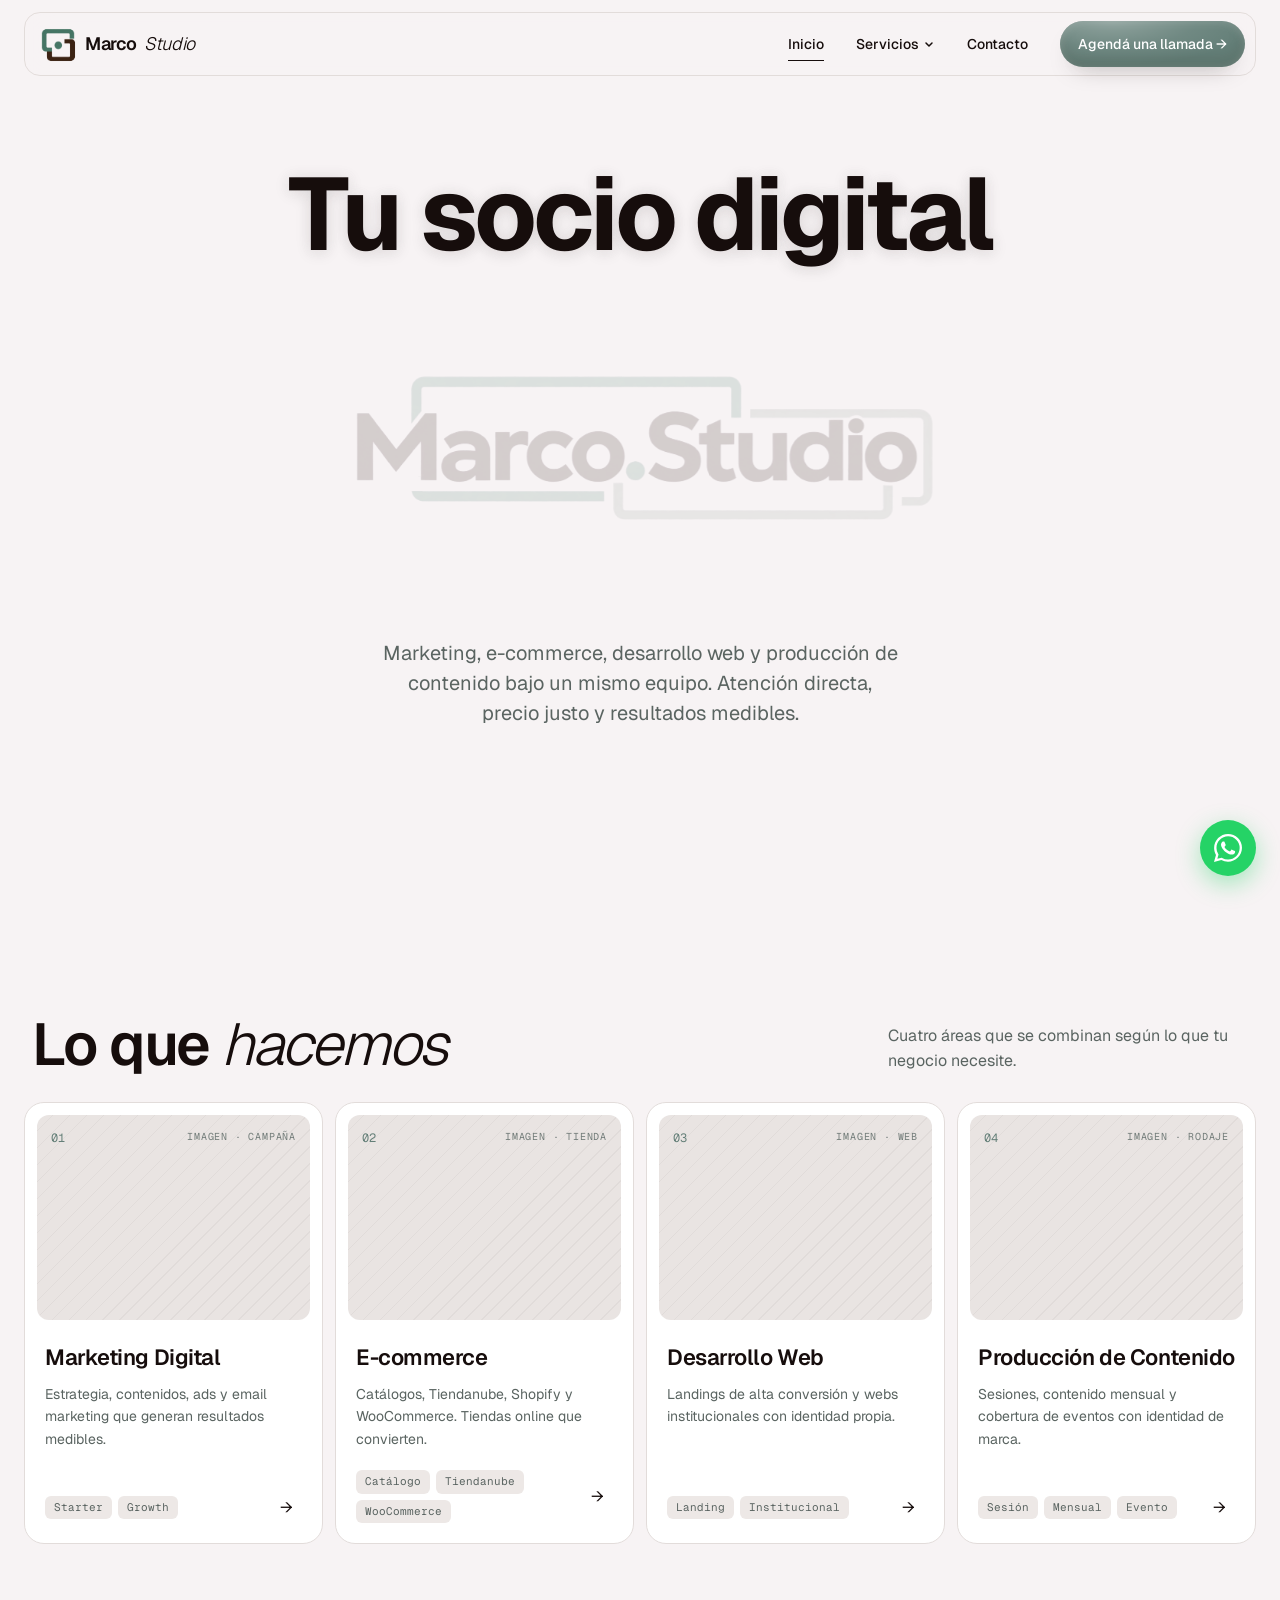
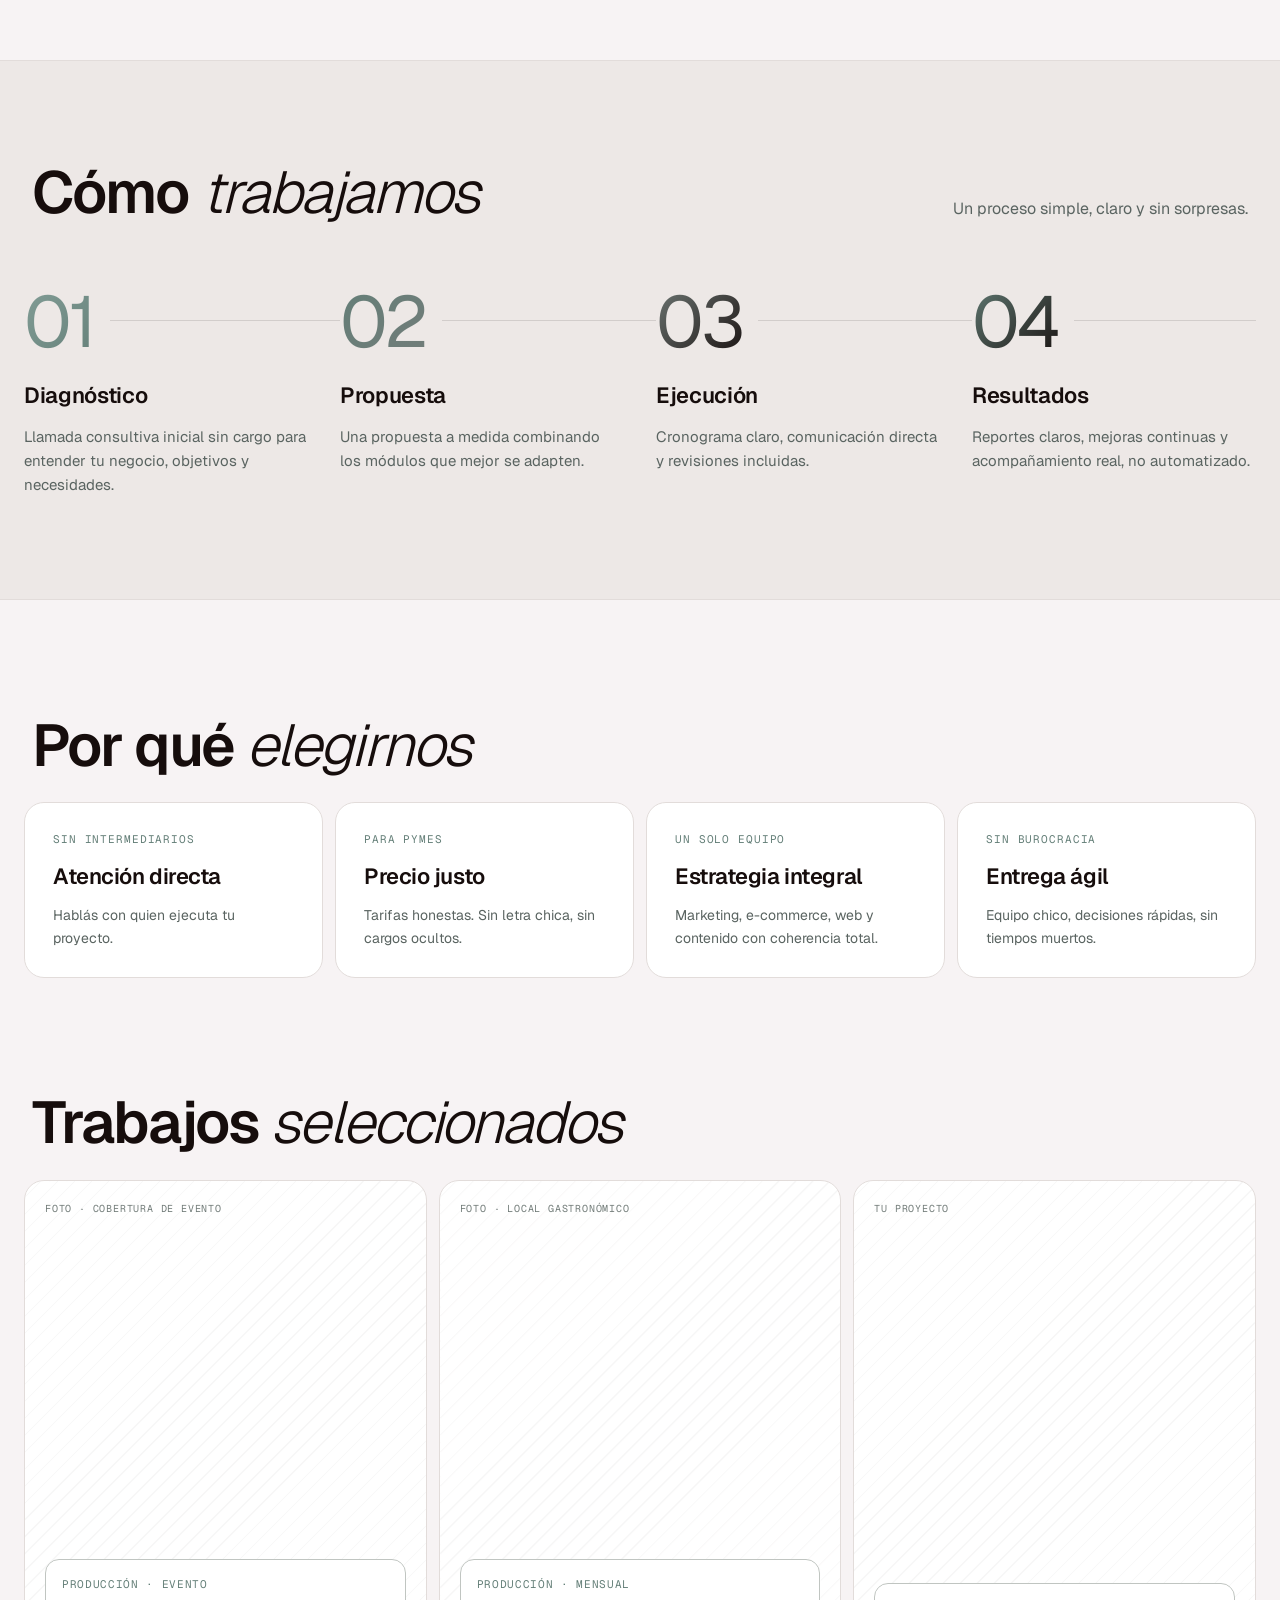
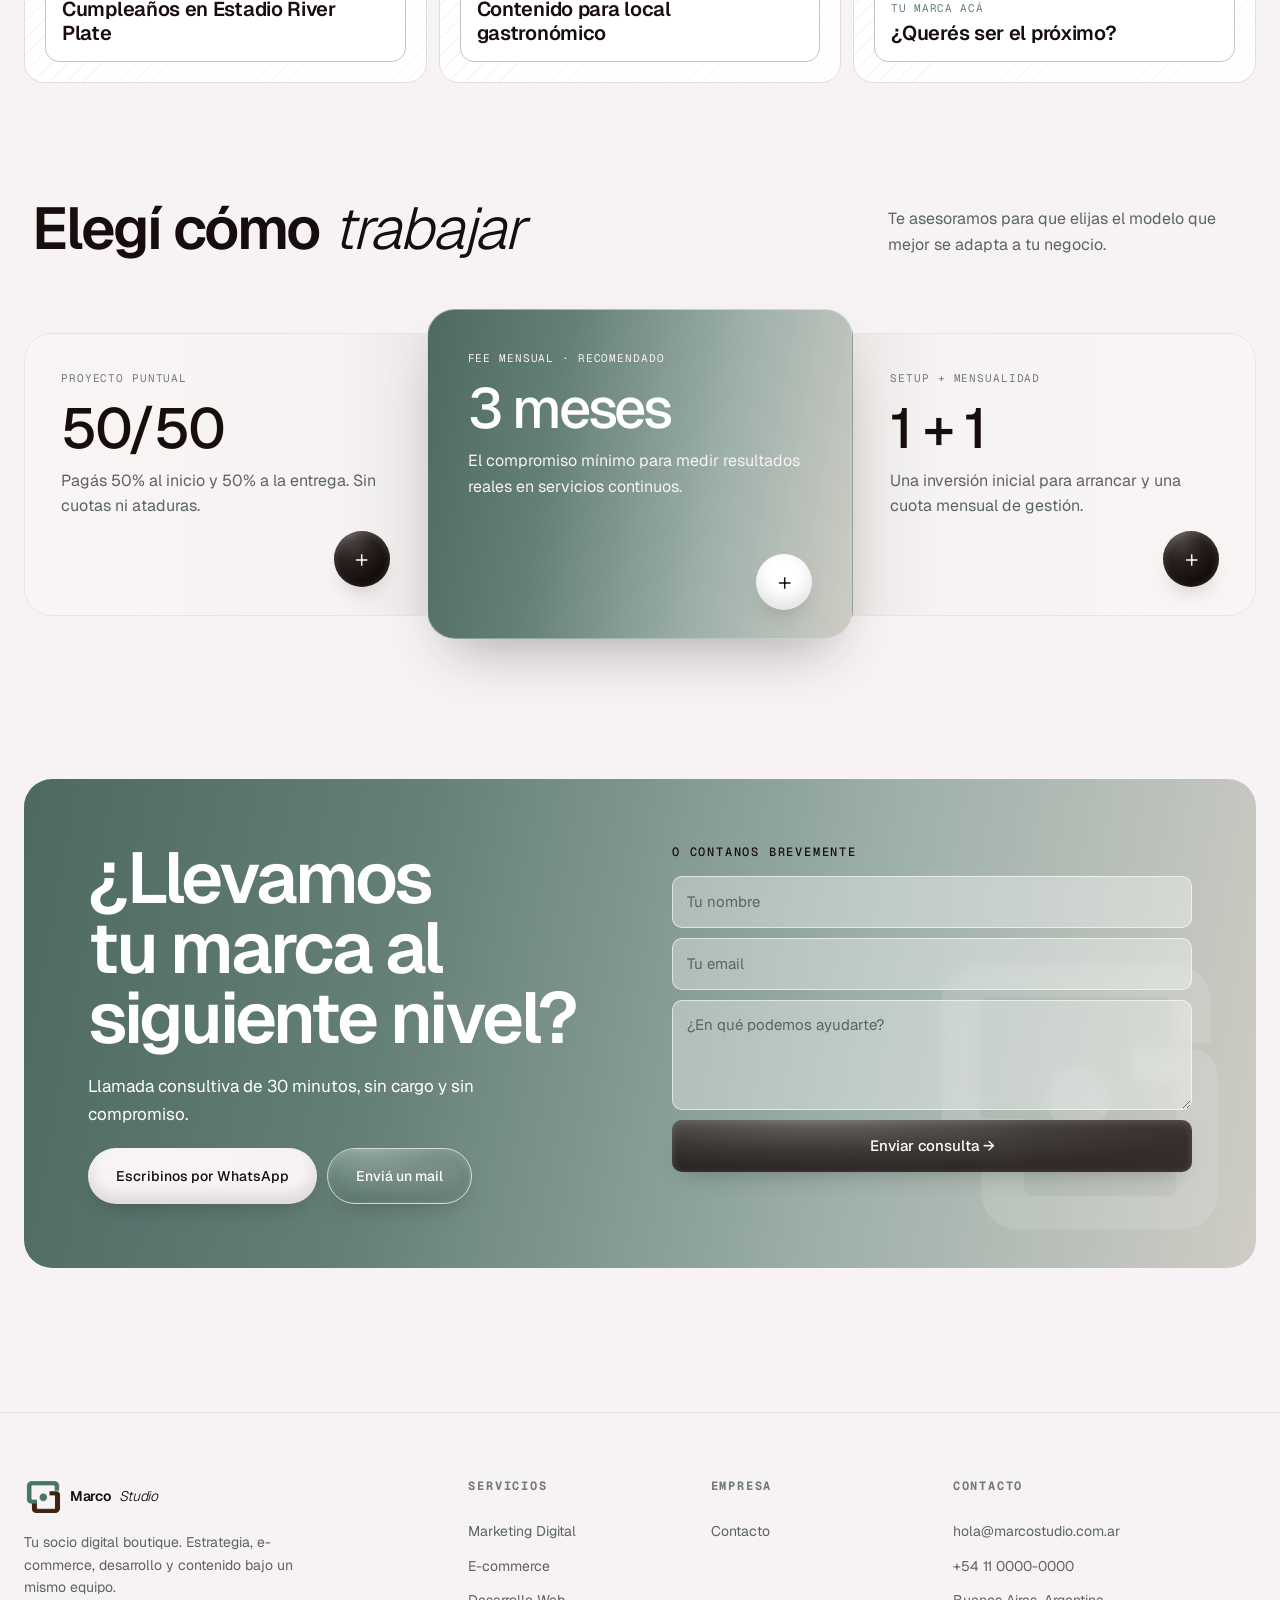
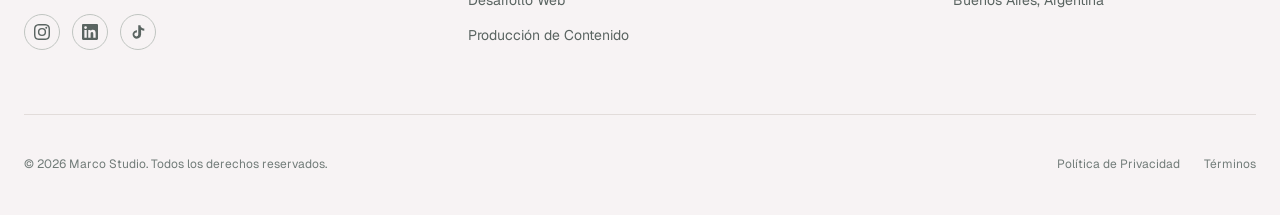
==== index.html @ dfff4a79 "Logo del hero: queda fijo y se desvanece recién al llegar a 'Lo que hacemos' Co-Authored-By: Claude " ====
<!DOCTYPE html>
<html lang="es">
<head>
  <meta charset="UTF-8">
  <meta name="viewport" content="width=device-width, initial-scale=1.0">
  <meta name="description" content="Marco Studio — Agencia digital boutique. Marketing, e-commerce, desarrollo web y producción de contenido para PyMEs argentinas.">
  <title>Marco Studio — Tu socio digital estratégico</title>

  <link rel="preconnect" href="https://fonts.googleapis.com">
  <link rel="preconnect" href="https://fonts.gstatic.com" crossorigin>
  <link href="https://fonts.googleapis.com/css2?family=Geist:ital,wght@0,400;0,500;0,600;0,700;1,300&family=Geist+Mono:wght@400;500&family=DM+Sans:wght@400;500;700&display=swap" rel="stylesheet">

  <link rel="preload" as="image" href="images/Logos/marco-studio.png">
  <script>
    /* Presentación de inicio: se marca antes del primer pintado (sin parpadeo) y se
       libera sola a los 10 s por si el script principal no llegara a correr. */
    (function () {
      var r = document.documentElement;
      r.classList.add('is-intro');
      setTimeout(function () { r.classList.remove('is-intro'); }, 10000);
    })();
  </script>
  <link rel="stylesheet" href="css/style.css">
  <link rel="stylesheet" href="css/home.css">
</head>
<body>

  <!-- PRESENTACIÓN DE INICIO -->
  <div class="intro" id="intro" aria-hidden="true">
    <img class="intro__logo" src="images/Logos/marco-studio.png" alt="" width="1672" height="941">
    <span class="intro__bar"><span></span></span>
  </div>

  <!-- HEADER -->
  <header class="site-header">
    <div class="site-header__inner">
      <a href="index.html" class="logo">
        <span class="logo__mark"></span>
        Marco<em style="font-style: italic; font-weight: 300;">Studio</em>
      </a>

      <nav class="nav">
        <ul class="nav__list">
          <li><a href="index.html" class="nav__link is-active">Inicio</a></li>
          <li class="nav__dropdown">
            <button class="nav__dropdown-trigger">
              Servicios
              <svg viewBox="0 0 12 12" fill="none"><path d="M3 5l3 3 3-3" stroke="currentColor" stroke-width="1.5" stroke-linecap="round" stroke-linejoin="round"/></svg>
            </button>
            <div class="nav__dropdown-menu">
              <a href="pages/marketing.html" class="nav__dropdown-link">
                <strong>Marketing Digital</strong>
                <small>Estrategia, contenidos y ads</small>
              </a>
              <a href="pages/ecommerce.html" class="nav__dropdown-link">
                <strong>E-commerce</strong>
                <small>Tiendas online que convierten</small>
              </a>
              <a href="pages/desarrollo.html" class="nav__dropdown-link">
                <strong>Desarrollo Web</strong>
                <small>Landings y webs institucionales</small>
              </a>
              <a href="pages/produccion.html" class="nav__dropdown-link">
                <strong>Producción de Contenido</strong>
                <small>Foto y video profesional</small>
              </a>
            </div>
          </li>
          <li><a href="#contacto" class="nav__link">Contacto</a></li>
        </ul>
        <a href="#contacto" class="btn-header">Agendá una llamada →</a>
      </nav>

      <button class="hamburger" aria-label="Menu">
        <span></span>
        <span></span>
        <span></span>
      </button>
    </div>
  </header>

  <!-- MOBILE MENU -->
  <div class="mobile-menu">
    <ul class="mobile-menu__list">
      <li><a href="index.html" class="mobile-menu__link">Inicio</a></li>
      <li>
        <span class="mobile-menu__link">Servicios</span>
        <div class="mobile-menu__submenu">
          <a href="pages/marketing.html">Marketing Digital</a>
          <a href="pages/ecommerce.html">E-commerce</a>
          <a href="pages/desarrollo.html">Desarrollo Web</a>
          <a href="pages/produccion.html">Producción de Contenido</a>
        </div>
      </li>
      <li><a href="#contacto" class="mobile-menu__link">Contacto</a></li>
      <li style="margin-top: 2rem;">
        <a href="#contacto" class="btn btn--primary">Agendá una llamada →</a>
      </li>
    </ul>
  </div>

  <main>

    <!-- HERO -->
    <section class="hero">
      <div class="container hero__inner">
        <h1 class="display hero__title reveal" style="transition-delay: 0.1s;">
          Tu socio digital
        </h1>
        <!-- Reserva el lugar del logo entre el título y el texto -->
        <div class="hero-mark-space" aria-hidden="true"></div>
        <!-- Marca traslúcida: queda fija detrás de la web y se desvanece al pasar "Lo que hacemos" -->
        <div class="hero-mark" id="hero-mark" aria-hidden="true">
          <img class="hero-mark__img" src="images/Logos/marco-studio.png" alt="" width="1672" height="941">
        </div>
        <p class="hero__subtitle reveal" style="transition-delay: 0.2s;">
          Marketing, e-commerce, desarrollo web y producción de contenido bajo un mismo equipo. Atención directa, precio justo y resultados medibles.
        </p>
      </div>
    </section>

    <!-- SERVICIOS -->
    <section id="servicios" class="home-section" style="padding-bottom: 0;">
      <div class="container">
        <div class="home-head reveal">
          <h2 class="home-head__title">Lo que <em>hacemos</em></h2>
          <p class="home-head__sub">Cuatro áreas que se combinan según lo que tu negocio necesite.</p>
        </div>
        <div class="services-grid">
          <a href="pages/marketing.html" class="service-card reveal" style="transition-delay: 0s;">
            <div class="service-card__media"><span>01</span><span style="color: var(--color-muted-2); font-size: 0.625rem; letter-spacing: 0.08em; text-transform: uppercase;">Imagen · campaña</span></div>
            <div class="service-card__body">
              <h3 class="service-card__title">Marketing Digital</h3>
              <p class="service-card__desc">Estrategia, contenidos, ads y email marketing que generan resultados medibles.</p>
            </div>
            <div class="service-card__foot">
              <div class="service-card__mods"><span>Starter</span><span>Growth</span></div>
              <span class="service-card__arrow">→</span>
            </div>
          </a>
          <a href="pages/ecommerce.html" class="service-card reveal" style="transition-delay: 0.1s;">
            <div class="service-card__media"><span>02</span><span style="color: var(--color-muted-2); font-size: 0.625rem; letter-spacing: 0.08em; text-transform: uppercase;">Imagen · tienda</span></div>
            <div class="service-card__body">
              <h3 class="service-card__title">E-commerce</h3>
              <p class="service-card__desc">Catálogos, Tiendanube, Shopify y WooCommerce. Tiendas online que convierten.</p>
            </div>
            <div class="service-card__foot">
              <div class="service-card__mods"><span>Catálogo</span><span>Tiendanube</span><span>WooCommerce</span></div>
              <span class="service-card__arrow">→</span>
            </div>
          </a>
          <a href="pages/desarrollo.html" class="service-card reveal" style="transition-delay: 0.2s;">
            <div class="service-card__media"><span>03</span><span style="color: var(--color-muted-2); font-size: 0.625rem; letter-spacing: 0.08em; text-transform: uppercase;">Imagen · web</span></div>
            <div class="service-card__body">
              <h3 class="service-card__title">Desarrollo Web</h3>
              <p class="service-card__desc">Landings de alta conversión y webs institucionales con identidad propia.</p>
            </div>
            <div class="service-card__foot">
              <div class="service-card__mods"><span>Landing</span><span>Institucional</span></div>
              <span class="service-card__arrow">→</span>
            </div>
          </a>
          <a href="pages/produccion.html" class="service-card reveal" style="transition-delay: 0.30000000000000004s;">
            <div class="service-card__media"><span>04</span><span style="color: var(--color-muted-2); font-size: 0.625rem; letter-spacing: 0.08em; text-transform: uppercase;">Imagen · rodaje</span></div>
            <div class="service-card__body">
              <h3 class="service-card__title">Producción de Contenido</h3>
              <p class="service-card__desc">Sesiones, contenido mensual y cobertura de eventos con identidad de marca.</p>
            </div>
            <div class="service-card__foot">
              <div class="service-card__mods"><span>Sesión</span><span>Mensual</span><span>Evento</span></div>
              <span class="service-card__arrow">→</span>
            </div>
          </a>
        </div>
      </div>
    </section>

    <!-- PROCESO -->
    <section id="proceso" class="process">
      <div class="container">
        <div class="home-head reveal" style="margin-bottom: clamp(2.5rem, 5vw, 4rem);">
          <h2 class="home-head__title">Cómo <em>trabajamos</em></h2>
          <p class="home-head__sub">Un proceso simple, claro y sin sorpresas.</p>
        </div>
        <div class="process__grid">
          <div class="process__step reveal" style="transition-delay: 0s;">
            <span class="process__num"><span>01</span></span>
            <h3>Diagnóstico</h3>
            <p>Llamada consultiva inicial sin cargo para entender tu negocio, objetivos y necesidades.</p>
          </div>
          <div class="process__step reveal" style="transition-delay: 0.1s;">
            <span class="process__num"><span>02</span></span>
            <h3>Propuesta</h3>
            <p>Una propuesta a medida combinando los módulos que mejor se adapten.</p>
          </div>
          <div class="process__step reveal" style="transition-delay: 0.2s;">
            <span class="process__num"><span>03</span></span>
            <h3>Ejecución</h3>
            <p>Cronograma claro, comunicación directa y revisiones incluidas.</p>
          </div>
          <div class="process__step reveal" style="transition-delay: 0.30000000000000004s;">
            <span class="process__num"><span>04</span></span>
            <h3>Resultados</h3>
            <p>Reportes claros, mejoras continuas y acompañamiento real, no automatizado.</p>
          </div>
        </div>
      </div>
    </section>

    <!-- POR QUÉ -->
    <section class="home-section" style="padding-bottom: 0;">
      <div class="container">
        <div class="home-head reveal">
          <h2 class="home-head__title">Por qué <em>elegirnos</em></h2>
        </div>
        <div class="why-grid">
          <div class="why-card reveal" style="transition-delay: 0s;">
            <span class="why-card__kicker">Sin intermediarios</span>
            <h3>Atención directa</h3>
            <p>Hablás con quien ejecuta tu proyecto.</p>
          </div>
          <div class="why-card reveal" style="transition-delay: 0.1s;">
            <span class="why-card__kicker">Para PyMEs</span>
            <h3>Precio justo</h3>
            <p>Tarifas honestas. Sin letra chica, sin cargos ocultos.</p>
          </div>
          <div class="why-card reveal" style="transition-delay: 0.2s;">
            <span class="why-card__kicker">Un solo equipo</span>
            <h3>Estrategia integral</h3>
            <p>Marketing, e-commerce, web y contenido con coherencia total.</p>
          </div>
          <div class="why-card reveal" style="transition-delay: 0.30000000000000004s;">
            <span class="why-card__kicker">Sin burocracia</span>
            <h3>Entrega ágil</h3>
            <p>Equipo chico, decisiones rápidas, sin tiempos muertos.</p>
          </div>
        </div>
      </div>
    </section>

    <!-- TRABAJOS -->
    <section id="trabajos" class="home-section" style="padding-bottom: 0;">
      <div class="container">
        <div class="home-head reveal">
          <h2 class="home-head__title">Trabajos <em>seleccionados</em></h2>
        </div>
        <div class="works-grid">
          <a href="pages/produccion.html" class="work-card reveal" style="transition-delay: 0s;">
            <span class="work-card__label">Foto · cobertura de evento</span>
            <div class="work-card__info">
              <span class="work-card__tag">Producción · Evento</span>
              <h3 class="work-card__title">Cumpleaños en Estadio River Plate</h3>
            </div>
          </a>
          <a href="pages/produccion.html" class="work-card reveal" style="transition-delay: 0.1s;">
            <span class="work-card__label">Foto · local gastronómico</span>
            <div class="work-card__info">
              <span class="work-card__tag">Producción · Mensual</span>
              <h3 class="work-card__title">Contenido para local gastronómico</h3>
            </div>
          </a>
          <a href="#contacto" class="work-card reveal" style="transition-delay: 0.2s;">
            <span class="work-card__label">Tu proyecto</span>
            <div class="work-card__info">
              <span class="work-card__tag">Tu marca acá</span>
              <h3 class="work-card__title">¿Querés ser el próximo?</h3>
            </div>
          </a>
        </div>
      </div>
    </section>

    <!-- MODALIDADES -->
    <section id="modalidades" class="home-section" style="padding-bottom: 0;">
      <div class="container">
        <div class="home-head reveal">
          <h2 class="home-head__title">Elegí cómo <em>trabajar</em></h2>
          <p class="home-head__sub">Te asesoramos para que elijas el modelo que mejor se adapta a tu negocio.</p>
        </div>
        <div class="plans">
          <div class="plan reveal" style="transition-delay: 0s;">
            <span class="plan__kicker">Proyecto puntual</span>
            <span class="plan__big">50/50</span>
            <p class="plan__desc">Pagás 50% al inicio y 50% a la entrega. Sin cuotas ni ataduras.</p>
            <p class="plan__ideal"><strong>Ideal para:</strong> Landings · Webs · Tiendas · Sesiones</p>
            <button class="plan__toggle" aria-label="Ver más" aria-expanded="false">+</button>
          </div>
          <div class="plan plan--featured reveal" style="transition-delay: 0.1s;">
            <span class="plan__kicker">Fee mensual · Recomendado</span>
            <span class="plan__big">3 meses</span>
            <p class="plan__desc">El compromiso mínimo para medir resultados reales en servicios continuos.</p>
            <p class="plan__ideal"><strong>Ideal para:</strong> Gestión de redes · Ads · Contenido mensual</p>
            <button class="plan__toggle" aria-label="Ver más" aria-expanded="false">+</button>
          </div>
          <div class="plan reveal" style="transition-delay: 0.2s;">
            <span class="plan__kicker">Setup + mensualidad</span>
            <span class="plan__big">1 + 1</span>
            <p class="plan__desc">Una inversión inicial para arrancar y una cuota mensual de gestión.</p>
            <p class="plan__ideal"><strong>Ideal para:</strong> Tiendas online · Marketing integral</p>
            <button class="plan__toggle" aria-label="Ver más" aria-expanded="false">+</button>
          </div>
        </div>
      </div>
    </section>

    <!-- CONTACTO -->
    <section id="contacto" class="home-section">
      <div class="container">
        <div class="home-cta reveal">
          <div class="home-cta__text">
            <h2 class="home-cta__title">¿Llevamos tu marca al siguiente nivel?</h2>
            <p style="font-size: 1.0625rem; max-width: 420px;">Llamada consultiva de 30 minutos, sin cargo y sin compromiso.</p>
            <div class="home-cta__btns">
              <a href="https://wa.me/541100000000" target="_blank" class="btn btn--light">Escribinos por WhatsApp</a>
              <a href="mailto:hola@marcostudio.com.ar" class="btn btn--outline-light">Enviá un mail</a>
            </div>
          </div>
          <form class="home-cta__form contact-form">
            <span class="eyebrow">O contanos brevemente</span>
            <input type="text" placeholder="Tu nombre" required>
            <input type="email" placeholder="Tu email" required>
            <textarea rows="4" placeholder="¿En qué podemos ayudarte?"></textarea>
            <button type="submit">Enviar consulta →</button>
          </form>
        </div>
      </div>
    </section>

  </main>

  <!-- FOOTER -->
  <footer class="site-footer">
    <div class="container">
      <div class="footer-grid">
        <div class="footer-col footer-brand">
          <a href="index.html" class="logo">
            <span class="logo__mark"></span>
            Marco<em style="font-style: italic; font-weight: 300;">Studio</em>
          </a>
          <p>Tu socio digital boutique. Estrategia, e-commerce, desarrollo y contenido bajo un mismo equipo.</p>
          <div class="social-links">
            <a href="#" aria-label="Instagram"><svg width="16" height="16" viewBox="0 0 24 24" fill="currentColor"><path d="M12 2.2c3.2 0 3.6 0 4.85.07 1.17.05 1.8.25 2.23.41.56.22.96.48 1.38.9.42.42.68.82.9 1.38.16.42.36 1.06.41 2.23.06 1.27.07 1.65.07 4.85s0 3.6-.07 4.85c-.05 1.17-.25 1.8-.41 2.23-.22.56-.48.96-.9 1.38-.42.42-.82.68-1.38.9-.42.16-1.06.36-2.23.41-1.27.06-1.65.07-4.85.07s-3.6 0-4.85-.07c-1.17-.05-1.8-.25-2.23-.41a3.7 3.7 0 01-1.38-.9 3.7 3.7 0 01-.9-1.38c-.16-.42-.36-1.06-.41-2.23-.06-1.27-.07-1.65-.07-4.85s0-3.6.07-4.85c.05-1.17.25-1.8.41-2.23.22-.56.48-.96.9-1.38.42-.42.82-.68 1.38-.9.42-.16 1.06-.36 2.23-.41C8.4 2.2 8.8 2.2 12 2.2zM12 0C8.74 0 8.33 0 7.05.07 5.78.13 4.9.33 4.14.63a5.86 5.86 0 00-2.13 1.38A5.86 5.86 0 00.63 4.14C.33 4.9.13 5.78.07 7.05.01 8.33 0 8.74 0 12s.01 3.67.07 4.95c.06 1.27.26 2.15.56 2.91.31.79.73 1.46 1.38 2.13a5.86 5.86 0 002.13 1.38c.76.3 1.64.5 2.91.56C8.33 23.99 8.74 24 12 24s3.67-.01 4.95-.07c1.27-.06 2.15-.26 2.91-.56a5.86 5.86 0 002.13-1.38 5.86 5.86 0 001.38-2.13c.3-.76.5-1.64.56-2.91.06-1.28.07-1.69.07-4.95s-.01-3.67-.07-4.95c-.06-1.27-.26-2.15-.56-2.91a5.86 5.86 0 00-1.38-2.13A5.86 5.86 0 0019.86.63c-.76-.3-1.64-.5-2.91-.56C15.67.01 15.26 0 12 0zm0 5.84a6.16 6.16 0 100 12.32 6.16 6.16 0 000-12.32zM12 16a4 4 0 110-8 4 4 0 010 8zm6.4-11.85a1.44 1.44 0 100 2.88 1.44 1.44 0 000-2.88z"/></svg></a>
            <a href="#" aria-label="LinkedIn"><svg width="16" height="16" viewBox="0 0 24 24" fill="currentColor"><path d="M20.45 20.45h-3.55v-5.56c0-1.33-.02-3.03-1.85-3.03-1.85 0-2.13 1.45-2.13 2.94v5.66H9.36V9h3.41v1.56h.05c.48-.9 1.64-1.85 3.37-1.85 3.6 0 4.27 2.37 4.27 5.46v6.28zM5.34 7.43a2.06 2.06 0 110-4.13 2.06 2.06 0 010 4.13zM7.12 20.45H3.56V9h3.56v11.45zM22.22 0H1.77C.79 0 0 .77 0 1.72v20.56C0 23.23.8 24 1.77 24h20.45c.98 0 1.78-.77 1.78-1.72V1.72C24 .77 23.2 0 22.22 0z"/></svg></a>
            <a href="#" aria-label="TikTok"><svg width="16" height="16" viewBox="0 0 24 24" fill="currentColor"><path d="M19.59 6.69a4.83 4.83 0 01-3.77-4.25V2h-3.45v13.67a2.89 2.89 0 01-5.2 1.74 2.89 2.89 0 012.31-4.64 2.93 2.93 0 01.88.13V9.4a6.84 6.84 0 00-1-.05A6.33 6.33 0 005.8 20.1a6.34 6.34 0 0010.86-4.43v-7a8.16 8.16 0 004.77 1.52v-3.4a4.85 4.85 0 01-1.84-.1z"/></svg></a>
          </div>
        </div>

        <div class="footer-col">
          <h4>Servicios</h4>
          <ul>
            <li><a href="pages/marketing.html">Marketing Digital</a></li>
            <li><a href="pages/ecommerce.html">E-commerce</a></li>
            <li><a href="pages/desarrollo.html">Desarrollo Web</a></li>
            <li><a href="pages/produccion.html">Producción de Contenido</a></li>
          </ul>
        </div>

        <div class="footer-col">
          <h4>Empresa</h4>
          <ul>
            <li><a href="#contacto">Contacto</a></li>
          </ul>
        </div>

        <div class="footer-col">
          <h4>Contacto</h4>
          <ul>
            <li><a href="mailto:hola@marcostudio.com.ar">hola@marcostudio.com.ar</a></li>
            <li><a href="https://wa.me/541100000000">+54 11 0000-0000</a></li>
            <li>Buenos Aires, Argentina</li>
          </ul>
        </div>
      </div>

      <div class="footer-bottom">
        <span>© <span data-year>2026</span> Marco Studio. Todos los derechos reservados.</span>
        <div style="display: flex; gap: 1.5rem;">
          <a href="#">Política de Privacidad</a>
          <a href="#">Términos</a>
        </div>
      </div>
    </div>
  </footer>

  <!-- WhatsApp Float -->
  <a href="https://wa.me/541100000000" class="wa-float" target="_blank" aria-label="WhatsApp">
    <svg width="28" height="28" viewBox="0 0 24 24" fill="white">
      <path d="M20.5 3.5A11.94 11.94 0 0012.04 0C5.46 0 .1 5.36.1 11.94c0 2.1.55 4.16 1.6 5.97L0 24l6.27-1.65a11.91 11.91 0 005.77 1.47h.01c6.58 0 11.94-5.36 11.94-11.94 0-3.19-1.24-6.19-3.49-8.38zm-8.46 18.36h-.01a9.9 9.9 0 01-5.05-1.38l-.36-.22-3.74.98 1-3.65-.24-.37a9.92 9.92 0 01-1.52-5.28c0-5.47 4.46-9.93 9.93-9.93 2.65 0 5.14 1.03 7.02 2.91a9.86 9.86 0 012.91 7.02c0 5.48-4.46 9.92-9.94 9.92zm5.45-7.43c-.3-.15-1.77-.87-2.04-.97-.27-.1-.47-.15-.67.15-.2.3-.77.97-.94 1.17-.17.2-.35.22-.65.07-.3-.15-1.26-.46-2.4-1.48-.89-.79-1.49-1.77-1.66-2.07-.17-.3-.02-.46.13-.61.13-.13.3-.35.45-.52.15-.17.2-.3.3-.5.1-.2.05-.37-.02-.52-.07-.15-.67-1.62-.92-2.21-.24-.58-.49-.5-.67-.51-.17-.01-.37-.01-.57-.01-.2 0-.52.07-.79.37-.27.3-1.04 1.01-1.04 2.48 0 1.46 1.07 2.88 1.21 3.08.15.2 2.1 3.21 5.09 4.5.71.31 1.26.49 1.7.63.71.23 1.36.19 1.87.12.57-.09 1.77-.72 2.02-1.42.25-.7.25-1.3.17-1.42-.07-.13-.27-.2-.57-.35z"/>
    </svg>
  </a>

  <script src="js/main.js"></script>
</body>
</html>
---- css/style.css ----
/* ============================================
   MARCO STUDIO — Sistema de diseño
   ============================================ */

/* ---------- TOKENS ---------- */
:root {
  /* Colores */
  --color-bg: #F7F3F4;
  --color-bg-alt: #EDE8E6;
  --color-surface: #FFFFFF;
  --color-placeholder: #E9E4E2;
  --color-ink: #160D0C;
  --color-ink-soft: #2B2523;
  --color-muted: #5A6461;
  --color-muted-2: #727C79;
  --color-line: #E2DCDA;
  --color-line-strong: #C0C5C1;
  --color-accent: #647F78;
  --color-accent-soft: #C9D6D2;
  --color-dark: #160D0C;
  --color-dark-soft: #4E6862;
  --color-mauve: #4E6862;

  /* Degradés */
  --gradient-sage: linear-gradient(100deg, #4E6862 0%, #647F78 30%, #9FB1AB 68%, #CFCDC5 100%);
  --gradient-hover: linear-gradient(180deg, #FFFFFF 0%, #E4EBE8 55%, #C9D6D2 100%);

  /* Tipografías */
  --font-display: 'Geist', -apple-system, BlinkMacSystemFont, sans-serif;
  --font-body: 'Geist', -apple-system, BlinkMacSystemFont, sans-serif;
  --font-mono: 'Geist Mono', 'Courier New', monospace;

  /* Tamaños tipográficos */
  --fs-hero: clamp(3rem, 8vw, 6.5rem);
  --fs-h1: clamp(2.5rem, 5vw, 4rem);
  --fs-h2: clamp(2rem, 4vw, 3rem);
  --fs-h3: clamp(1.5rem, 2.5vw, 2rem);
  --fs-h4: 1.25rem;
  --fs-body: 1rem;
  --fs-small: 0.875rem;
  --fs-mini: 0.75rem;

  /* Espaciados */
  --space-xs: 0.5rem;
  --space-sm: 1rem;
  --space-md: 1.5rem;
  --space-lg: 2.5rem;
  --space-xl: 4rem;
  --space-2xl: 6rem;
  --space-3xl: 9rem;

  /* Layout */
  --max-width: 1280px;
  --gutter: 1.5rem;
  --radius-sm: 4px;
  --radius-md: 12px;
  --radius-lg: 24px;
  --radius-full: 999px;

  /* Otros */
  --transition: 0.4s cubic-bezier(0.16, 1, 0.3, 1);
  --transition-fast: 0.2s ease;
}

/* ---------- RESET ---------- */
*,
*::before,
*::after {
  box-sizing: border-box;
  margin: 0;
  padding: 0;
}

html {
  scroll-behavior: smooth;
  -webkit-font-smoothing: antialiased;
  -moz-osx-font-smoothing: grayscale;
}

body {
  font-family: var(--font-body);
  font-size: var(--fs-body);
  line-height: 1.6;
  color: var(--color-ink);
  background: var(--color-bg);
  overflow-x: hidden;
}

img,
video {
  max-width: 100%;
  display: block;
}

a {
  color: inherit;
  text-decoration: none;
  transition: color var(--transition-fast);
}

button {
  font-family: inherit;
  cursor: pointer;
  border: none;
  background: none;
  color: inherit;
}

ul,
ol {
  list-style: none;
}

/* ---------- TIPOGRAFÍA ---------- */
.display {
  font-family: var(--font-display);
  font-weight: 700;
  line-height: 1;
  letter-spacing: -0.02em;
}

.display-italic {
  font-family: var(--font-display);
  font-style: normal;
  font-weight: 700;
  letter-spacing: -0.02em;
}

.eyebrow {
  font-family: var(--font-mono);
  font-size: var(--fs-mini);
  text-transform: uppercase;
  letter-spacing: 0.15em;
  color: var(--color-muted);
  font-weight: 500;
}

.h1 { font-size: var(--fs-h1); }
.h2 { font-size: var(--fs-h2); }
.h3 { font-size: var(--fs-h3); }
.h4 { font-size: var(--fs-h4); }

/* ---------- CONTAINER ---------- */
.container {
  width: 100%;
  max-width: var(--max-width);
  margin: 0 auto;
  padding: 0 var(--gutter);
}

.container-wide {
  width: 100%;
  max-width: 1440px;
  margin: 0 auto;
  padding: 0 var(--gutter);
}

/* ---------- HEADER ---------- */
.site-header {
  position: fixed;
  top: 12px;
  left: 0;
  right: 0;
  z-index: 100;
  padding: 0 clamp(12px, 2vw, 24px);
}

.site-header__inner {
  display: flex;
  align-items: center;
  justify-content: space-between;
  gap: 1rem;
  height: 64px;
  max-width: var(--max-width);
  margin: 0 auto;
  padding: 0 10px 0 14px;
  background: rgba(247, 243, 244, 0.85);
  backdrop-filter: blur(14px);
  -webkit-backdrop-filter: blur(14px);
  border: 1px solid var(--color-line);
  border-radius: 16px;
  transition: background var(--transition), box-shadow var(--transition);
}

.site-header.is-scrolled .site-header__inner {
  background: rgba(247, 243, 244, 0.96);
  box-shadow: 0 8px 32px -12px rgba(22, 13, 12, 0.18);
}

.logo {
  font-family: var(--font-display);
  font-size: 1.125rem;
  font-weight: 600;
  white-space: nowrap;
  letter-spacing: -0.02em;
  display: flex;
  align-items: center;
  gap: 0.5rem;
}

.logo__mark {
  width: 38px;
  height: 38px;
  border-radius: 10px;
  background-image: url('../images/Logos/logo-marco-studio.png');
  background-size: 150%;
  background-repeat: no-repeat;
  background-position: center;
  display: inline-block;
  flex-shrink: 0;
}

.nav {
  display: flex;
  align-items: center;
  gap: 2rem;
}

.nav__list {
  display: flex;
  gap: 2rem;
  align-items: center;
}

.nav__link {
  font-size: var(--fs-small);
  font-weight: 500;
  position: relative;
  padding: 0.5rem 0;
}

.nav__link::after {
  content: '';
  position: absolute;
  bottom: 0;
  left: 0;
  width: 0;
  height: 1px;
  background: var(--color-dark);
  transition: width var(--transition);
}

.nav__link:hover::after,
.nav__link.is-active::after {
  width: 100%;
}

/* Dropdown */
.nav__dropdown {
  position: relative;
}

.nav__dropdown-trigger {
  display: flex;
  align-items: center;
  gap: 0.25rem;
  font-size: var(--fs-small);
  font-weight: 500;
  padding: 0.5rem 0;
}

.nav__dropdown-trigger svg {
  width: 12px;
  height: 12px;
  transition: transform var(--transition-fast);
}

.nav__dropdown:hover .nav__dropdown-trigger svg {
  transform: rotate(180deg);
}

.nav__dropdown-menu {
  position: absolute;
  top: 100%;
  left: -1rem;
  background: var(--color-surface);
  border: 1px solid var(--color-line);
  border-radius: var(--radius-md);
  padding: 0.75rem;
  min-width: 240px;
  opacity: 0;
  visibility: hidden;
  transform: translateY(-8px);
  transition: all var(--transition);
  box-shadow: 0 20px 60px -20px rgba(0, 0, 0, 0.15);
}

.nav__dropdown:hover .nav__dropdown-menu {
  opacity: 1;
  visibility: visible;
  transform: translateY(0);
}

.nav__dropdown-link {
  display: block;
  padding: 0.75rem 1rem;
  border-radius: var(--radius-sm);
  font-size: var(--fs-small);
  transition: background var(--transition-fast);
}

.nav__dropdown-link:hover {
  background: var(--color-bg-alt);
}

.nav__dropdown-link strong {
  display: block;
  font-weight: 500;
  margin-bottom: 0.125rem;
}

.nav__dropdown-link small {
  color: var(--color-muted);
  font-size: var(--fs-mini);
}

/* CTA Header */
.btn-header {
  background: var(--color-accent);
  color: #FFFFFF;
  padding: 0.75rem 1.125rem;
  border-radius: 10px;
  font-size: var(--fs-small);
  font-weight: 500;
  transition: all var(--transition-fast);
  white-space: nowrap;
}

.btn-header:hover {
  background: var(--color-muted-2);
  transform: translateY(-1px);
}

/* Hamburger */
.hamburger {
  display: none;
  width: 32px;
  height: 32px;
  flex-direction: column;
  justify-content: center;
  align-items: center;
  gap: 5px;
}

.hamburger span {
  display: block;
  width: 20px;
  height: 1.5px;
  background: var(--color-dark);
  transition: var(--transition);
}

.hamburger.is-active span:nth-child(1) {
  transform: translateY(6.5px) rotate(45deg);
}

.hamburger.is-active span:nth-child(2) {
  opacity: 0;
}

.hamburger.is-active span:nth-child(3) {
  transform: translateY(-6.5px) rotate(-45deg);
}

/* Mobile menu */
.mobile-menu {
  position: fixed;
  top: 88px;
  left: 0;
  right: 0;
  bottom: 0;
  background: var(--color-bg);
  z-index: 99;
  padding: 2rem var(--gutter);
  transform: translateX(100%);
  transition: transform var(--transition);
  overflow-y: auto;
}

.mobile-menu.is-open {
  transform: translateX(0);
}

.mobile-menu__list {
  display: flex;
  flex-direction: column;
  gap: 1.5rem;
}

.mobile-menu__link {
  font-family: var(--font-display);
  font-size: 2rem;
  font-weight: 400;
}

.mobile-menu__submenu {
  margin-top: 1rem;
  padding-left: 1rem;
  border-left: 2px solid var(--color-line);
  display: flex;
  flex-direction: column;
  gap: 0.75rem;
}

.mobile-menu__submenu a {
  font-family: var(--font-body);
  font-size: 1rem;
  color: var(--color-muted);
}

/* ---------- BOTONES ---------- */
.btn {
  display: inline-flex;
  align-items: center;
  gap: 0.5rem;
  padding: 1rem 1.75rem;
  border-radius: var(--radius-full);
  font-size: var(--fs-small);
  font-weight: 500;
  transition: all var(--transition);
  white-space: nowrap;
  cursor: pointer;
}

.btn--primary {
  background: var(--color-dark);
  color: var(--color-bg);
}

.btn--primary:hover {
  background: var(--color-accent);
  transform: translateY(-2px);
  box-shadow: 0 10px 24px -8px rgba(100, 127, 120, 0.6);
}

.btn--secondary {
  background: transparent;
  color: var(--color-ink);
  border: 1px solid var(--color-ink);
}

.btn--secondary:hover {
  background: var(--color-dark);
  color: #FFFFFF;
}

.btn--accent {
  background: var(--color-accent);
  color: white;
}

.btn--accent:hover {
  background: var(--color-muted-2);
  transform: translateY(-2px);
}

.btn--ghost {
  padding: 0.5rem 0;
  background: none;
  font-size: var(--fs-small);
  font-weight: 500;
  border-bottom: 1px solid var(--color-ink);
  border-radius: 0;
}

.btn--ghost:hover {
  gap: 0.75rem;
  border-color: var(--color-accent);
  color: var(--color-accent);
}

.btn__arrow {
  transition: transform var(--transition-fast);
}

.btn:hover .btn__arrow {
  transform: translateX(3px);
}

/* ---------- BOTONES GLOBO ---------- */
.btn:not(.btn--ghost),
.btn-header,
.plan__toggle,
.home-cta__form button {
  position: relative;
  overflow: hidden;
  isolation: isolate;
  border-radius: 999px;
  box-shadow:
    inset 0 2px 8px rgba(255, 255, 255, 0.18),
    inset 0 -8px 16px rgba(22, 13, 12, 0.12),
    0 12px 24px -14px rgba(22, 13, 12, 0.35);
  transition: transform 0.45s cubic-bezier(0.34, 1.4, 0.64, 1), box-shadow 0.35s ease, background var(--transition-fast), color var(--transition-fast);
}

/* volumen suave: luz difusa arriba a la izquierda */
.btn:not(.btn--ghost)::before,
.btn-header::before,
.plan__toggle::before,
.home-cta__form button::before {
  content: '';
  position: absolute;
  inset: 0;
  border-radius: inherit;
  background: radial-gradient(130% 160% at 28% 0%, rgba(255, 255, 255, 0.28) 0%, rgba(255, 255, 255, 0.08) 35%, rgba(255, 255, 255, 0) 60%);
  pointer-events: none;
  z-index: -1;
  transition: opacity 0.35s ease;
}

.btn--secondary,
.btn--outline-light {
  box-shadow:
    inset 0 2px 8px rgba(255, 255, 255, 0.25),
    inset 0 -8px 16px rgba(22, 13, 12, 0.05),
    0 10px 20px -14px rgba(22, 13, 12, 0.25);
}

.btn:not(.btn--ghost):hover,
.btn-header:hover,
.plan__toggle:hover,
.home-cta__form button:hover {
  transform: scale(1.04);
  box-shadow:
    inset 0 2px 10px rgba(255, 255, 255, 0.22),
    inset 0 -8px 16px rgba(22, 13, 12, 0.12),
    0 18px 30px -16px rgba(22, 13, 12, 0.4);
}

.btn:not(.btn--ghost):active,
.btn-header:active,
.plan__toggle:active,
.home-cta__form button:active {
  transform: scale(0.96);
  box-shadow:
    inset 0 3px 10px rgba(22, 13, 12, 0.18),
    0 6px 12px -10px rgba(22, 13, 12, 0.3);
  transition-duration: 0.12s;
}

/* ---------- SECCIONES BASE ---------- */
section {
  padding: var(--space-2xl) 0;
}

main {
  padding-top: 88px;
}

section[id] {
  scroll-margin-top: 96px;
}

.section-header {
  margin-bottom: var(--space-xl);
  display: flex;
  align-items: flex-end;
  justify-content: center;
  gap: 2rem;
  flex-wrap: wrap;
}

.section-header__text {
  max-width: 600px;
  margin: 0 auto;
  text-align: center;
}

.section-header .eyebrow {
  display: block;
  margin-bottom: 1rem;
}

.section-header .display {
  font-size: var(--fs-h2);
  margin-bottom: 1rem;
}

.section-header__sub {
  color: var(--color-muted);
  font-size: 1.125rem;
}

/* ---------- CARDS ---------- */
.card {
  background: var(--color-surface);
  border: 1px solid var(--color-line);
  border-radius: var(--radius-md);
  padding: var(--space-lg);
  transition: all var(--transition);
  position: relative;
  overflow: hidden;
}

.card:hover {
  border-color: var(--color-accent);
  transform: translateY(-4px);
  box-shadow: 0 20px 40px -20px rgba(0, 0, 0, 0.1);
}

.card__icon {
  width: 48px;
  height: 48px;
  display: flex;
  align-items: center;
  justify-content: center;
  background: var(--color-bg-alt);
  border-radius: var(--radius-sm);
  margin-bottom: 1.5rem;
  font-family: var(--font-display);
  font-size: 1.5rem;
  font-weight: 500;
}

.card__title {
  font-family: var(--font-display);
  font-size: 1.5rem;
  margin-bottom: 0.5rem;
  letter-spacing: -0.01em;
}

.card__description {
  color: var(--color-muted);
  margin-bottom: 1.5rem;
  font-size: var(--fs-small);
  line-height: 1.6;
}

.card__link {
  display: inline-flex;
  align-items: center;
  gap: 0.5rem;
  font-size: var(--fs-small);
  font-weight: 500;
  border-bottom: 1px solid currentColor;
  padding-bottom: 2px;
  transition: gap var(--transition-fast);
}

.card__link:hover {
  gap: 0.75rem;
  color: var(--color-accent);
}

/* ---------- FOOTER ---------- */
.site-footer {
  background: var(--color-bg);
  color: var(--color-ink);
  border-top: 1px solid var(--color-line);
  padding: var(--space-xl) 0 var(--space-lg);
  margin-top: var(--space-3xl);
}

.footer-grid {
  display: grid;
  grid-template-columns: 2fr 1fr 1fr 1.5fr;
  gap: var(--space-lg);
  margin-bottom: var(--space-xl);
}

.footer-col h4 {
  font-family: var(--font-mono);
  font-size: var(--fs-mini);
  text-transform: uppercase;
  letter-spacing: 0.15em;
  margin-bottom: 1.5rem;
  color: var(--color-muted-2);
}

.footer-col ul {
  display: flex;
  flex-direction: column;
  gap: 0.75rem;
}

.footer-col li {
  font-size: var(--fs-small);
  color: var(--color-muted);
}

.footer-col a {
  font-size: var(--fs-small);
  color: var(--color-muted);
  transition: color var(--transition-fast);
}

.footer-col a:hover {
  color: var(--color-accent);
}

.footer-brand .logo {
  color: var(--color-ink);
  margin-bottom: 1rem;
}

.footer-brand p {
  font-size: var(--fs-small);
  color: var(--color-muted);
  max-width: 300px;
  line-height: 1.6;
}

.social-links {
  display: flex;
  gap: 0.75rem;
  margin-top: 1rem;
}

.social-links a {
  width: 36px;
  height: 36px;
  display: flex;
  align-items: center;
  justify-content: center;
  border: 1px solid var(--color-line-strong);
  border-radius: var(--radius-full);
  transition: all var(--transition-fast);
}

.social-links a:hover {
  background: var(--color-accent);
  border-color: var(--color-accent);
  color: #FFFFFF;
}

.footer-bottom {
  padding-top: var(--space-lg);
  border-top: 1px solid var(--color-line);
  display: flex;
  justify-content: space-between;
  align-items: center;
  font-size: var(--fs-mini);
  color: var(--color-muted-2);
  flex-wrap: wrap;
  gap: 1rem;
}

.footer-bottom a {
  color: var(--color-muted-2);
}

/* ---------- WHATSAPP FLOAT ---------- */
.wa-float {
  position: fixed;
  bottom: 24px;
  right: 24px;
  width: 56px;
  height: 56px;
  background: #25D366;
  border-radius: 50%;
  display: flex;
  align-items: center;
  justify-content: center;
  box-shadow: 0 8px 24px rgba(37, 211, 102, 0.4);
  z-index: 90;
  transition: all var(--transition);
  animation: pulse 2s infinite;
}

.wa-float:hover {
  transform: scale(1.1);
}

@keyframes pulse {
  0% { box-shadow: 0 8px 24px rgba(37, 211, 102, 0.4), 0 0 0 0 rgba(37, 211, 102, 0.4); }
  70% { box-shadow: 0 8px 24px rgba(37, 211, 102, 0.4), 0 0 0 16px rgba(37, 211, 102, 0); }
  100% { box-shadow: 0 8px 24px rgba(37, 211, 102, 0.4), 0 0 0 0 rgba(37, 211, 102, 0); }
}

/* ---------- BREADCRUMB ---------- */
.breadcrumb {
  display: flex;
  gap: 0.5rem;
  align-items: center;
  font-size: var(--fs-mini);
  color: var(--color-muted);
  margin-bottom: 2rem;
  font-family: var(--font-mono);
  text-transform: uppercase;
  letter-spacing: 0.1em;
}

.breadcrumb a:hover {
  color: var(--color-accent);
}

.breadcrumb__sep {
  opacity: 0.4;
}

/* ---------- ANIMACIONES ---------- */
.reveal {
  opacity: 0;
  transition: opacity 0.9s ease, transform 0.9s cubic-bezier(0.16, 1, 0.3, 1);
}

/* Mientras entran, las tarjetas usan SIEMPRE la transición de entrada (si no, el
   `transition` propio de cada tarjeta la pisa y entran de golpe). Al terminar,
   js/main.js agrega .reveal-done y la tarjeta vuelve a su transición de hover. */
.reveal:not(.reveal-done) {
  transition: opacity 0.9s ease, transform 0.9s cubic-bezier(0.16, 1, 0.3, 1);
}


.reveal--from-left {
  transform: translateX(-90px);
}

.reveal--from-right {
  transform: translateX(90px);
}

.reveal.is-visible {
  opacity: 1;
  transform: translateX(0);
}

/* En celular (una sola columna) las tarjetas suben desde abajo mientras se hace scroll,
   en vez de deslizarse desde un costado. */
@media (max-width: 768px) {
  .reveal--from-left,
  .reveal--from-right {
    transform: translateY(44px);
  }
}

/* ---------- RESPONSIVE ---------- */
@media (max-width: 968px) {
  :root {
    --space-2xl: 4rem;
    --space-3xl: 6rem;
  }

  .nav__list,
  .btn-header {
    display: none;
  }

  .hamburger {
    display: flex;
  }

  .footer-grid {
    grid-template-columns: 1fr 1fr;
  }

  .footer-brand {
    grid-column: 1 / -1;
  }
}

@media (max-width: 640px) {
  :root {
    --gutter: 1.25rem;
  }

  section {
    padding: var(--space-xl) 0;
  }

  .footer-grid {
    grid-template-columns: 1fr;
  }

  .wa-float {
    width: 52px;
    height: 52px;
    bottom: 16px;
    right: 16px;
  }
}

@media (prefers-reduced-motion: reduce) {
  .reveal { opacity: 1; transform: none; transition: none; }
  .wa-float { animation: none; }
}

/* ---------- UTILIDADES ---------- */
.text-accent { color: var(--color-accent); }
.text-muted { color: var(--color-muted); }
.text-center { text-align: center; }
.mt-sm { margin-top: var(--space-sm); }
.mt-md { margin-top: var(--space-md); }
.mt-lg { margin-top: var(--space-lg); }
.mt-xl { margin-top: var(--space-xl); }
.mb-sm { margin-bottom: var(--space-sm); }
.mb-md { margin-bottom: var(--space-md); }
.mb-lg { margin-bottom: var(--space-lg); }
---- css/home.css ----
/* ============================================
   MARCO STUDIO — Home
   ============================================ */

/* ---------- HERO ---------- */
/* El hero ocupa la pantalla y su logo queda EXACTAMENTE en el centro: el mismo lugar
   y tamaño que tenía en la presentación de inicio (ver .intro más abajo). */
.hero {
  margin-top: -88px;      /* compensa el padding-top de main (header fijo) */
  padding: 88px 0;
}

.hero__inner {
  max-width: 880px;
  min-height: calc(100vh - 176px);
  min-height: calc(100svh - 176px);
  display: grid;
  grid-template-rows: 1fr auto 1fr;   /* título | logo | texto */
  justify-items: center;
  text-align: center;
}

.hero__title {
  font-size: clamp(3rem, 8vw, 6.5rem);
  font-weight: 700;
  letter-spacing: -0.03em;
  line-height: 0.95;
  text-wrap: balance;
  align-self: end;
  padding-bottom: 0.5rem;
  /* leve sombreado para que se lea sobre la marca de fondo */
  text-shadow:
    0 2px 16px rgba(22, 13, 12, 0.14),
    0 0 10px rgba(247, 243, 244, 0.9);
}

.hero__subtitle {
  font-size: clamp(1.0625rem, 1.6vw, 1.25rem);
  color: var(--color-muted);
  max-width: 520px;
  line-height: 1.5;
  text-wrap: pretty;
  align-self: start;
  padding-top: 0.5rem;
}

/* ---------- PRESENTACIÓN DE INICIO ---------- */
/* Línea de tiempo: html.is-intro (script en <head>) muestra el fondo; js/main.js
   agrega html.is-playing cuando el logo ya cargó y recién ahí arrancan las
   animaciones. Así, en celulares con conexión lenta no se "pierde" la intro. */
:root {
  --mark-w: min(80vw, 640px);
  --intro-hold: 2.7s;   /* cuándo empieza a salir la presentación */
  --intro-out: 0.9s;    /* duración del cruce hacia la web */
}

html.is-intro,
html.is-intro body {
  overflow: hidden;
}

.intro {
  position: fixed;
  inset: 0;
  z-index: 1000;
  display: none;
  place-items: center;
  background: var(--color-bg);
}

html.is-intro .intro {
  display: grid;
}

html.is-playing .intro {
  animation: introOut var(--intro-out) cubic-bezier(0.4, 0, 0.2, 1) var(--intro-hold) forwards;
}

.intro__logo {
  display: block;
  width: var(--mark-w);
  height: auto;
  opacity: 0;
}

html.is-playing .intro__logo {
  animation: introLogoIn 1s cubic-bezier(0.16, 1, 0.3, 1) 0.2s both;
}

.intro__bar {
  position: absolute;
  left: 50%;
  top: calc(50% + var(--mark-w) * 0.14 + 32px);
  width: min(220px, 40vw);
  height: 3px;
  border-radius: 999px;
  background: rgba(22, 13, 12, 0.08);
  overflow: hidden;
  transform: translateX(-50%);
  opacity: 0;
}

html.is-playing .intro__bar {
  animation: introFadeIn 0.4s ease 0.5s both;
}

.intro__bar span {
  display: block;
  width: 100%;
  height: 100%;
  border-radius: inherit;
  background: var(--gradient-sage);
  transform-origin: left center;
  transform: scaleX(0);
}

html.is-playing .intro__bar span {
  animation: introBar 2s cubic-bezier(0.45, 0.05, 0.25, 1) 0.6s both;
}

@keyframes introLogoIn {
  from { opacity: 0; transform: scale(0.92); filter: blur(8px); }
  to   { opacity: 1; transform: scale(1);    filter: blur(0); }
}

@keyframes introFadeIn {
  from { opacity: 0; }
  to   { opacity: 1; }
}

@keyframes introBar {
  from { transform: scaleX(0); }
  to   { transform: scaleX(1); }
}

@keyframes introOut {
  to { opacity: 0; visibility: hidden; }
}

/* Con "reducir movimiento" (muy común en celulares) la presentación se mantiene,
   pero solo con fundidos: sin escala, desenfoque ni barra. */
@media (prefers-reduced-motion: reduce) {
  :root {
    --intro-hold: 1.6s;
    --intro-out: 0.5s;
  }
  html.is-playing .intro__logo {
    animation: introFadeIn 0.5s ease 0.1s both;
  }
  .intro__bar {
    display: none;
  }
}

/* ---------- MARCA TRASLÚCIDA DEL HERO ---------- */
/* El logo queda FIJO en el centro de la pantalla (el mismo lugar y tamaño que en la
   presentación), detrás de la web. Se desvanece y baja al pasar "Lo que hacemos"
   (js/main.js). .hero-mark-space solo reserva su lugar entre el título y el texto. */
.hero-mark-space {
  width: var(--mark-w);
  aspect-ratio: 1672 / 941;
}

.hero-mark {
  position: fixed;
  inset: 0;
  z-index: -1;
  display: grid;
  place-items: center;
  pointer-events: none;
  will-change: transform, opacity;
}

.hero-mark__img {
  width: var(--mark-w);
  display: block;
  height: auto;
  opacity: 0.16;
}

/* Durante la presentación la marca espera; luego aparece mientras la intro se va */
html.is-intro .hero-mark__img {
  opacity: 0;
}

html.is-playing .hero-mark__img {
  animation: heroMarkIn calc(var(--intro-out) + 0.2s) ease var(--intro-hold) both;
}

@keyframes heroMarkIn {
  from { opacity: 0; }
  to   { opacity: 0.16; }
}



/* ---------- TITULOS DE SECCIÓN (home) ---------- */
.home-head {
  display: flex;
  flex-wrap: wrap;
  justify-content: space-between;
  align-items: flex-end;
  gap: 1rem 2.5rem;
  margin-bottom: 1.75rem;
  padding: 0 0.5rem;
}

.home-head__title {
  font-family: var(--font-display);
  font-weight: 600;
  font-size: clamp(2.25rem, 4.6vw, 4rem);
  line-height: 1;
  letter-spacing: -0.035em;
}

.home-head__title em {
  font-style: italic;
  font-weight: 300;
}

.home-head__sub {
  color: var(--color-muted);
  max-width: 360px;
}

.home-section {
  padding: clamp(4.5rem, 9vw, 8rem) 0 0;
}

/* ---------- SERVICIOS ---------- */
.services-grid {
  display: grid;
  grid-template-columns: repeat(auto-fit, minmax(min(100%, 270px), 1fr));
  gap: 0.75rem;
}

.service-card {
  position: relative;
  will-change: transform;
  --mx: 50%;
  --my: 50%;
  display: flex;
  flex-direction: column;
  gap: 1.25rem;
  padding: 0.75rem;
  border-radius: 20px;
  border: 1px solid var(--color-line);
  background-color: var(--color-surface);
  background-image: var(--gradient-hover);
  background-repeat: no-repeat;
  background-position: 50% 100%;
  background-size: 100% 0%;
  transition: background-size 0.5s cubic-bezier(0.16, 1, 0.3, 1), border-color 0.3s ease, transform var(--transition), box-shadow var(--transition);
}

/* :hover (mouse) + .is-touched / :active (táctil, ver js/main.js) */
.service-card:hover,
.service-card.is-touched,
.service-card:active {
  background-size: 100% 100%;
  border-color: var(--color-accent);
  transform: translateY(-6px);
  box-shadow: 0 24px 48px -24px rgba(22, 13, 12, 0.25);
}



.service-card__arrow { transition: transform 0.3s ease; }
.service-card:hover .service-card__arrow,
.service-card.is-touched .service-card__arrow,
.service-card:active .service-card__arrow { transform: translateX(3px); }

.service-card__media {
  aspect-ratio: 4 / 3;
  border-radius: 12px;
  background: var(--color-placeholder) repeating-linear-gradient(135deg, transparent 0 11px, rgba(22, 13, 12, 0.04) 11px 12px);
  background-size: cover;
  background-position: center;
  display: flex;
  justify-content: space-between;
  align-items: flex-start;
  padding: 0.875rem;
  font-family: var(--font-mono);
  font-size: 0.75rem;
  color: var(--color-accent);
}

.service-card__media span:last-child {
  white-space: nowrap;
}

.service-card__body {
  padding: 0 0.5rem;
  display: flex;
  flex-direction: column;
  gap: 0.5rem;
}

.service-card__title {
  font-family: var(--font-display);
  font-weight: 600;
  font-size: 1.375rem;
  letter-spacing: -0.02em;
}

.service-card__desc {
  color: var(--color-muted);
  font-size: var(--fs-small);
}

.service-card__foot {
  margin-top: auto;
  padding: 0 0.5rem 0.5rem;
  display: flex;
  justify-content: space-between;
  align-items: center;
  gap: 0.5rem;
}

.service-card__mods {
  display: flex;
  flex-wrap: wrap;
  gap: 0.375rem;
}

.service-card__mods span {
  font-family: var(--font-mono);
  font-size: 0.6875rem;
  padding: 3px 9px;
  border-radius: 6px;
  background: var(--color-bg-alt);
  color: var(--color-muted);
}

.service-card__arrow {
  width: 32px;
  height: 32px;
  flex-shrink: 0;
  border-radius: 8px;
  background: rgba(255, 255, 255, 0.8);
  display: flex;
  align-items: center;
  justify-content: center;
}

/* ---------- PROCESO ---------- */
.process {
  margin-top: clamp(4.5rem, 9vw, 8rem);
  border-top: 1px solid var(--color-line);
  border-bottom: 1px solid var(--color-line);
  background: var(--color-bg-alt);
  padding: clamp(4rem, 8vw, 7rem) 0;
}

.process__grid {
  position: relative;
  display: grid;
  grid-template-columns: repeat(auto-fit, minmax(min(100%, 220px), 1fr));
  gap: 2.25rem 2rem;
}

.process__grid::before {
  content: '';
  position: absolute;
  top: 34px;
  left: 0;
  right: 0;
  height: 1px;
  background: var(--color-ink);
  opacity: 0.12;
}

.process__step {
  position: relative;
  display: flex;
  flex-direction: column;
  gap: 0.75rem;
}

.process__num {
  align-self: flex-start;
  font-family: var(--font-display);
  font-size: 4.5rem;
  line-height: 1;
  letter-spacing: -0.04em;
  padding-right: 1rem;
  background: var(--color-bg-alt);
}

.process__num span {
  -webkit-background-clip: text;
  background-clip: text;
  -webkit-text-fill-color: transparent;
  color: transparent;
}

.process__step:nth-child(1) .process__num span { background-image: linear-gradient(135deg, #849F98, #647F78); }
.process__step:nth-child(2) .process__num span { background-image: linear-gradient(135deg, #647F78, #727C79); }
.process__step:nth-child(3) .process__num span { background-image: linear-gradient(135deg, #727C79, #160D0C); }
.process__step:nth-child(4) .process__num span { background-image: linear-gradient(135deg, #647F78, #160D0C); }

.process__step h3 {
  font-family: var(--font-display);
  font-weight: 600;
  font-size: 1.375rem;
  letter-spacing: -0.015em;
  margin-top: 0.5rem;
}

.process__step p {
  color: var(--color-muted);
  font-size: 0.9375rem;
}

/* ---------- POR QUÉ ---------- */
.why-grid {
  display: grid;
  grid-template-columns: repeat(auto-fit, minmax(min(100%, 250px), 1fr));
  gap: 0.75rem;
}

.why-card {
  border-radius: 20px;
  border: 1px solid var(--color-line);
  background: var(--color-surface);
  padding: 1.75rem;
  display: flex;
  flex-direction: column;
  gap: 0.625rem;
  transition: border-color var(--transition), transform var(--transition);
}

.why-card:hover {
  border-color: var(--color-accent);
  transform: translateY(-4px);
}

.why-card__kicker {
  font-family: var(--font-mono);
  font-size: 0.6875rem;
  letter-spacing: 0.08em;
  text-transform: uppercase;
  color: var(--color-accent);
}

.why-card h3 {
  font-family: var(--font-display);
  font-weight: 600;
  font-size: 1.375rem;
  letter-spacing: -0.02em;
}

.why-card p {
  color: var(--color-muted);
  font-size: var(--fs-small);
}

/* ---------- TRABAJOS ---------- */
.works-grid {
  display: grid;
  grid-template-columns: repeat(auto-fit, minmax(min(100%, 300px), 1fr));
  gap: 0.75rem;
}

.work-card {
  aspect-ratio: 4 / 5;
  border-radius: 20px;
  border: 1px solid var(--color-line);
  background: var(--color-surface) repeating-linear-gradient(135deg, transparent 0 11px, rgba(22, 13, 12, 0.04) 11px 12px);
  background-size: cover;
  background-position: center;
  display: flex;
  flex-direction: column;
  justify-content: space-between;
  padding: 1.25rem;
  cursor: pointer;
  transition: transform var(--transition), box-shadow var(--transition), border-color var(--transition);
}

.work-card:hover {
  transform: translateY(-4px);
  box-shadow: 0 20px 40px -20px rgba(22, 13, 12, 0.18);
  border-color: var(--color-line-strong);
}

.work-card__label {
  font-family: var(--font-mono);
  font-size: 0.625rem;
  letter-spacing: 0.08em;
  text-transform: uppercase;
  color: var(--color-muted-2);
}

.work-card__info {
  background: rgba(255, 255, 255, 0.85);
  backdrop-filter: blur(8px);
  -webkit-backdrop-filter: blur(8px);
  border: 1px solid var(--color-line-strong);
  border-radius: 14px;
  padding: 1rem;
  display: flex;
  flex-direction: column;
  gap: 0.25rem;
}

.work-card__tag {
  font-family: var(--font-mono);
  font-size: 0.6875rem;
  letter-spacing: 0.06em;
  text-transform: uppercase;
  color: var(--color-accent);
}

.work-card__title {
  font-family: var(--font-display);
  font-weight: 600;
  font-size: 1.25rem;
  letter-spacing: -0.015em;
  line-height: 1.2;
}

/* ---------- MODALIDADES (tarjetas superpuestas) ---------- */
.plans {
  display: flex;
  align-items: center;
  padding: 1.5rem 0;
}

.plan {
  position: relative;
  z-index: 1;
  flex: 1 1 0;
  min-height: 280px;
  border-radius: 28px;
  border: 1px solid #E9E4E2;
  padding: 2.25rem 2.25rem 1.75rem;
  display: flex;
  flex-direction: column;
  gap: 0.75rem;
  transition: transform var(--transition);
}

.plan:hover { transform: translateY(-4px); }

.plan:first-child {
  background: linear-gradient(90deg, #F9F5F4 0%, #F7F3F4 70%, #E4E2DF 100%);
  padding-right: 5.25rem;
}

.plan:last-child {
  background: linear-gradient(270deg, #F9F5F4 0%, #F7F3F4 70%, #E4E2DF 100%);
  padding-left: 5.25rem;
}

.plan--featured {
  z-index: 2;
  flex: 1.05 1 0;
  min-height: 330px;
  margin: 0 -48px;
  padding: 2.5rem 2.5rem 1.75rem;
  background: var(--gradient-sage);
  border-color: rgba(255, 255, 255, 0.35);
  color: #FFFFFF;
  box-shadow: 0 30px 60px -24px rgba(22, 13, 12, 0.35);
}

.plan__kicker {
  font-family: var(--font-mono);
  font-size: 0.6875rem;
  letter-spacing: 0.08em;
  text-transform: uppercase;
  color: var(--color-muted-2);
}

.plan__big {
  font-family: var(--font-display);
  font-weight: 500;
  font-size: clamp(2.75rem, 4.4vw, 3.75rem);
  line-height: 1;
  letter-spacing: -0.04em;
}

.plan__desc,
.plan__ideal {
  color: var(--color-muted);
  max-width: 340px;
}

.plan__ideal {
  display: none;
  font-size: var(--fs-small);
  padding-top: 0.625rem;
  border-top: 1px solid var(--color-line);
}

.plan.is-open .plan__ideal { display: block; }

.plan--featured .plan__kicker,
.plan--featured .plan__desc,
.plan--featured .plan__ideal { color: #F7F3F4; }

.plan--featured .plan__ideal { border-top-color: rgba(255, 255, 255, 0.35); }

.plan__toggle {
  margin-top: auto;
  align-self: flex-end;
  width: 56px;
  height: 56px;
  flex-shrink: 0;
  border-radius: 50%;
  background: var(--color-ink);
  color: #FFFFFF;
  font-size: 1.5rem;
  font-weight: 300;
  line-height: 1;
  display: flex;
  align-items: center;
  justify-content: center;
  transition: transform 0.3s ease;
}

.plan--featured .plan__toggle {
  background: #FFFFFF;
  color: var(--color-ink);
}

.plan.is-open .plan__toggle { transform: rotate(45deg); }

/* ---------- CONTACTO ---------- */
.home-cta {
  position: relative;
  overflow: hidden;
  border-radius: 28px;
  background: var(--gradient-sage);
  color: #FFFFFF;
  padding: clamp(1.75rem, 5vw, 4.5rem);
  display: grid;
  grid-template-columns: repeat(auto-fit, minmax(min(100%, 360px), 1fr));
  gap: 2.5rem 4rem;
}

.home-cta::after {
  content: '';
  position: absolute;
  bottom: -60px;
  right: -60px;
  width: 480px;
  height: 480px;
  background: url('../images/Logos/logo-marco-studio.png') bottom right / contain no-repeat;
  filter: brightness(0) invert(1); /* silueta blanca sobre el degradé */
  opacity: 0.12;
  pointer-events: none;
}

.home-cta__text {
  position: relative;
  z-index: 1;
  display: flex;
  flex-direction: column;
  gap: 1.25rem;
  justify-content: space-between;
}

.home-cta__title {
  font-family: var(--font-display);
  font-weight: 600;
  font-size: clamp(2.5rem, 5.6vw, 5rem);
  line-height: 0.98;
  letter-spacing: -0.04em;
  text-wrap: balance;
}

.home-cta__btns {
  display: flex;
  flex-wrap: wrap;
  gap: 0.625rem;
}

.btn--light {
  background: #F7F3F4;
  color: var(--color-ink);
  border-radius: 12px;
}

.btn--light:hover { background: #FFFFFF; }

.btn--outline-light {
  border: 1px solid rgba(255, 255, 255, 0.7);
  color: #FFFFFF;
  border-radius: 12px;
}

.btn--outline-light:hover { background: rgba(255, 255, 255, 0.12); }

.home-cta__form {
  position: relative;
  z-index: 1;
  display: flex;
  flex-direction: column;
  gap: 0.625rem;
  color: var(--color-ink);
}

.home-cta__form .eyebrow { color: var(--color-ink); margin-bottom: 0.25rem; }

.home-cta__form input,
.home-cta__form textarea {
  width: 100%;
  padding: 0 0.875rem;
  height: 52px;
  border-radius: 10px;
  background: rgba(255, 255, 255, 0.35);
  backdrop-filter: blur(6px);
  -webkit-backdrop-filter: blur(6px);
  border: 1px solid rgba(255, 255, 255, 0.6);
  color: var(--color-ink);
  font-family: inherit;
  font-size: 0.9375rem;
  outline: none;
}

.home-cta__form textarea {
  height: auto;
  min-height: 110px;
  padding: 0.875rem;
  resize: vertical;
}

.home-cta__form input::placeholder,
.home-cta__form textarea::placeholder { color: var(--color-muted); }

.home-cta__form input:focus,
.home-cta__form textarea:focus { border-color: #FFFFFF; background: rgba(255, 255, 255, 0.5); }

.home-cta__form button {
  height: 52px;
  border-radius: 10px;
  background: rgba(22, 13, 12, 0.82);
  backdrop-filter: blur(6px);
  -webkit-backdrop-filter: blur(6px);
  color: #FFFFFF;
  font-weight: 500;
  font-size: 0.9375rem;
}

.home-cta__form button:hover { background: var(--color-ink); }

/* ---------- RESPONSIVE ---------- */
@media (max-width: 968px) {
  .plans {
    flex-direction: column;
    gap: 0.75rem;
  }

  .plan,
  .plan--featured,
  .plan:first-child,
  .plan:last-child {
    flex: 0 0 auto;
    width: 100%;
    margin: 0;
    min-height: 240px;
    padding: 1.75rem;
  }
}
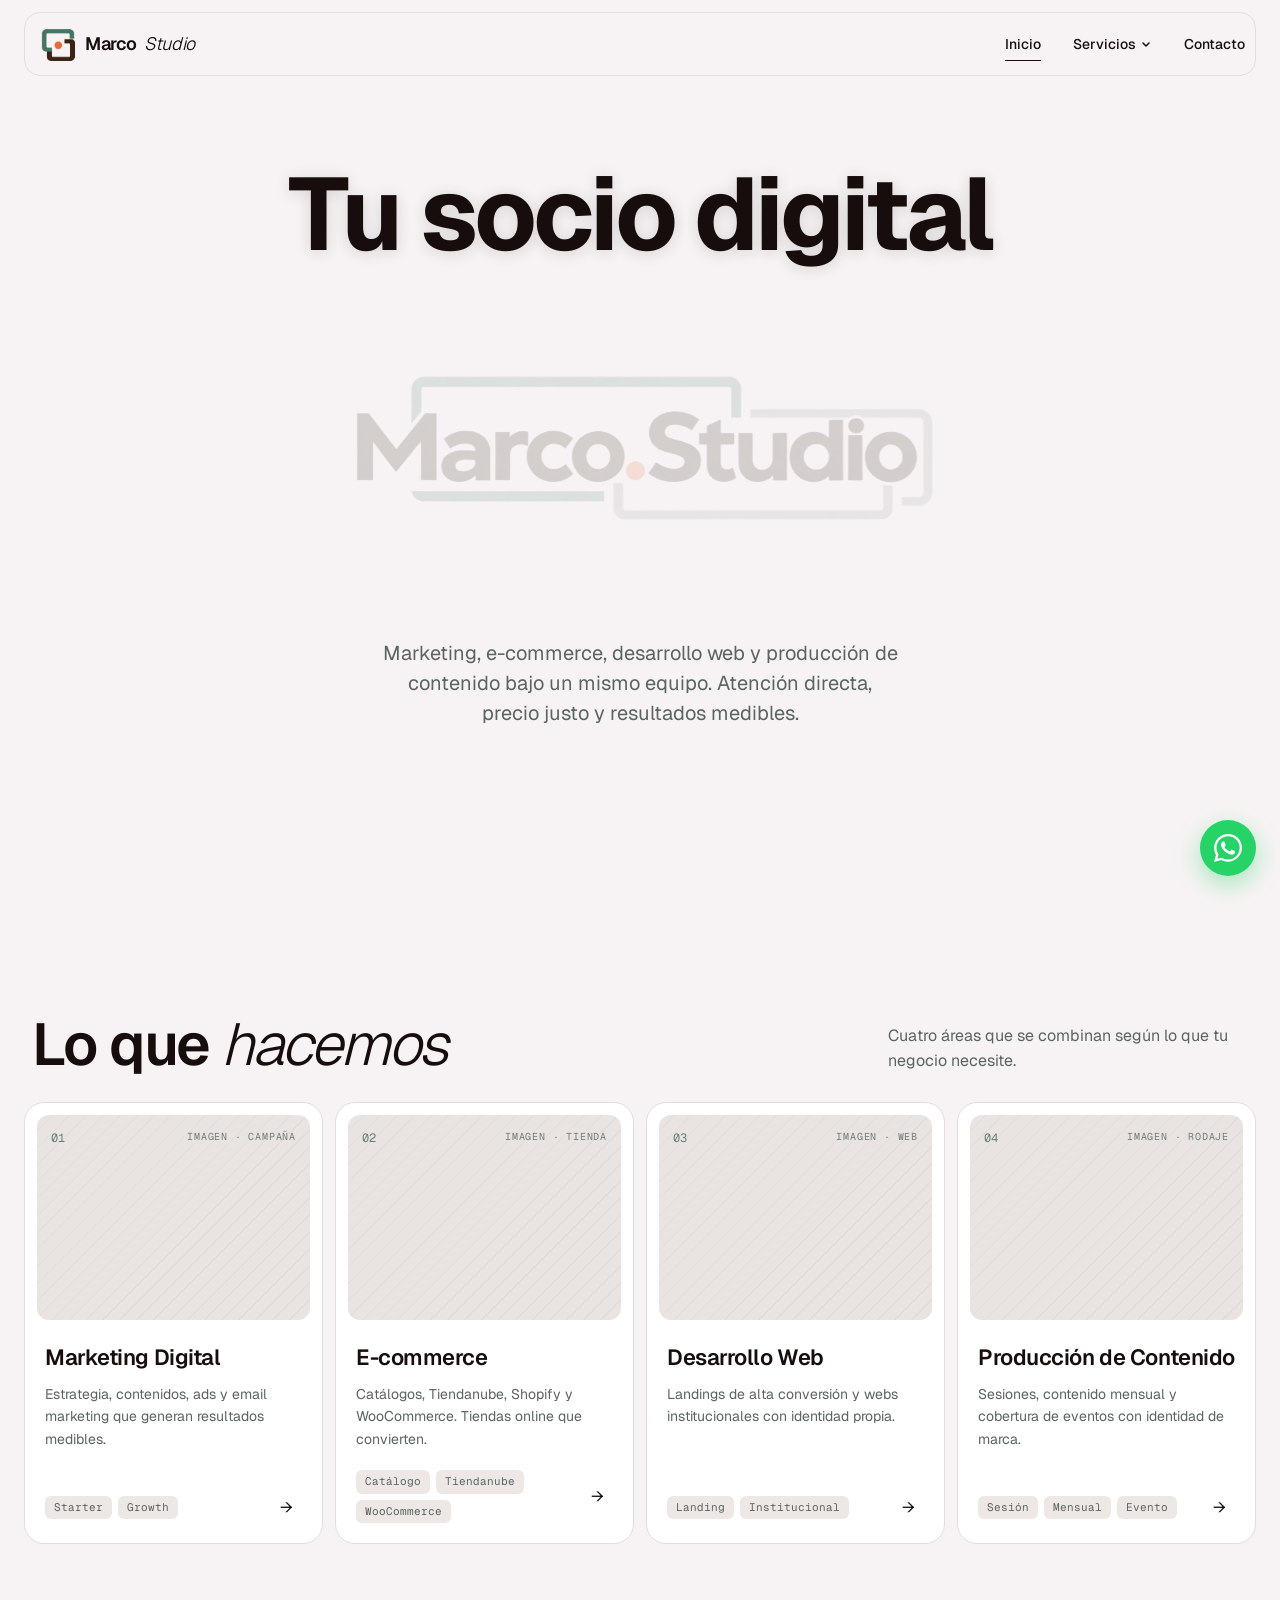
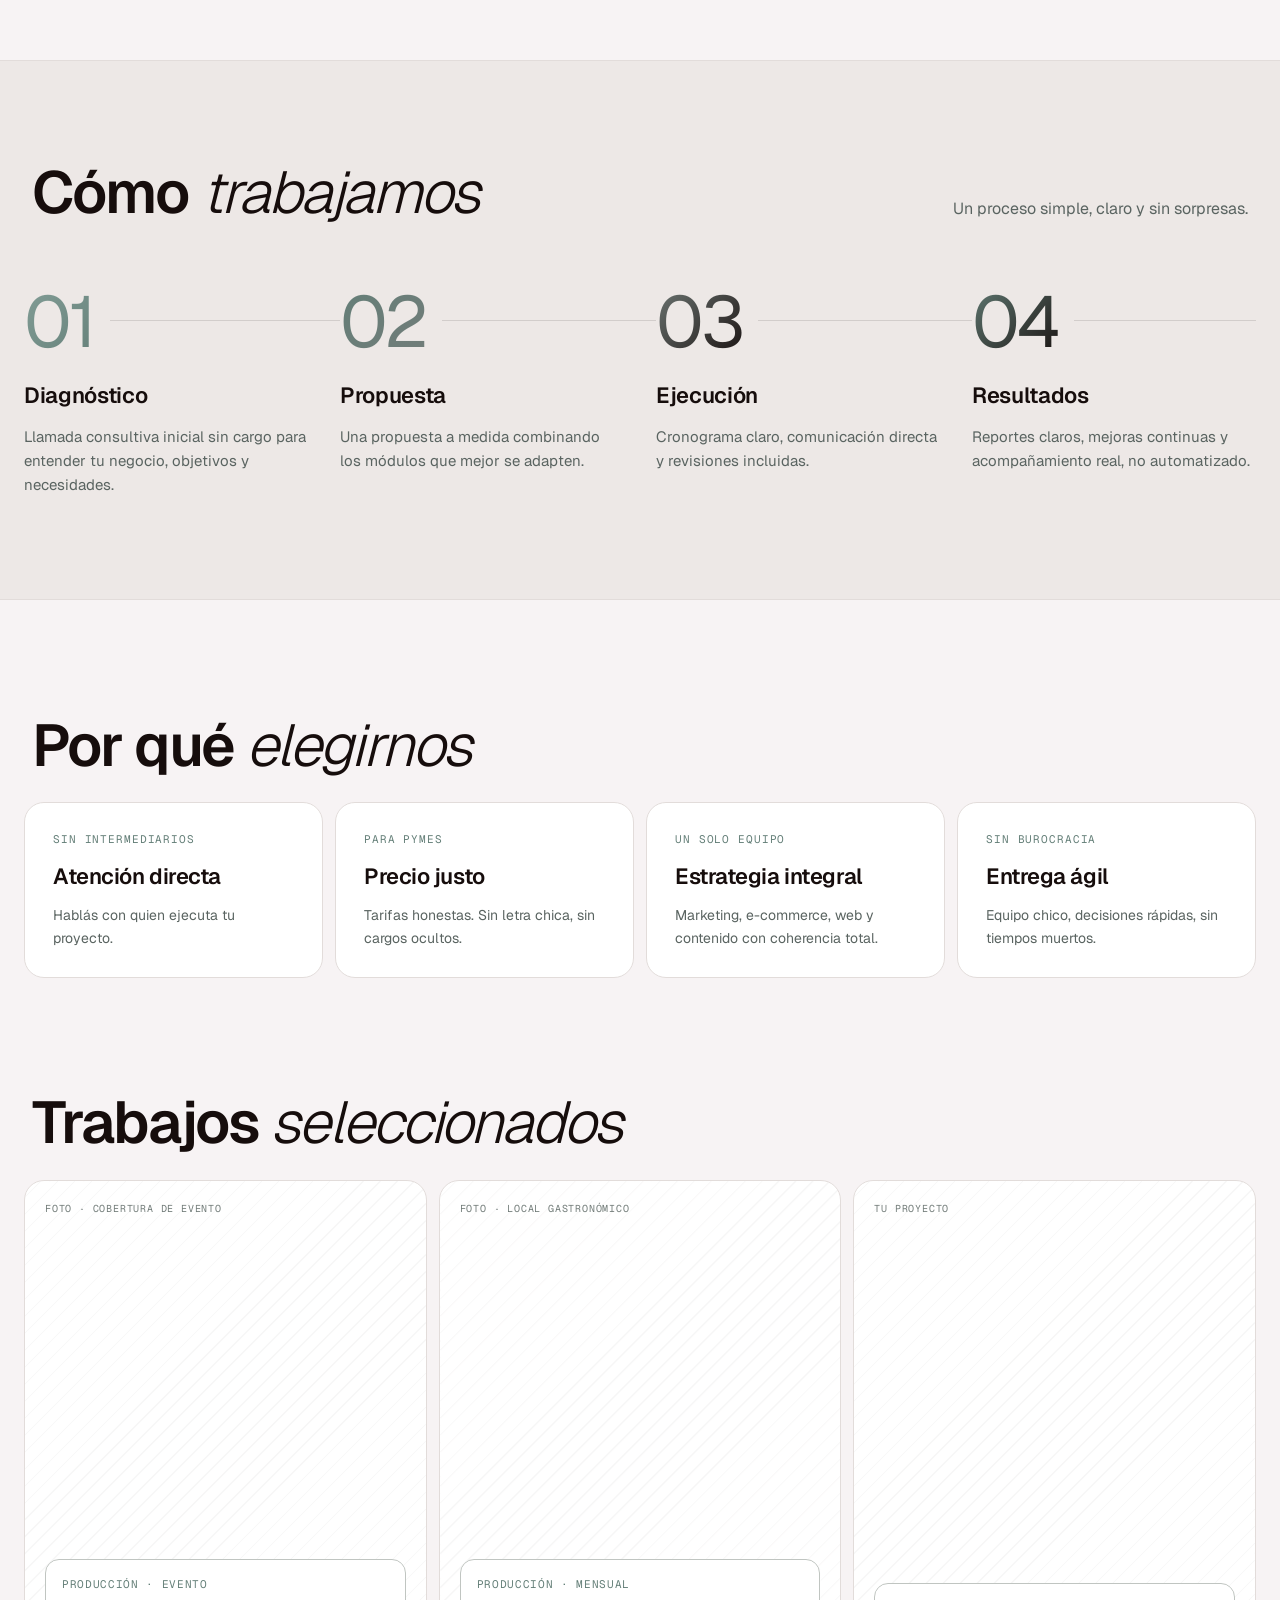
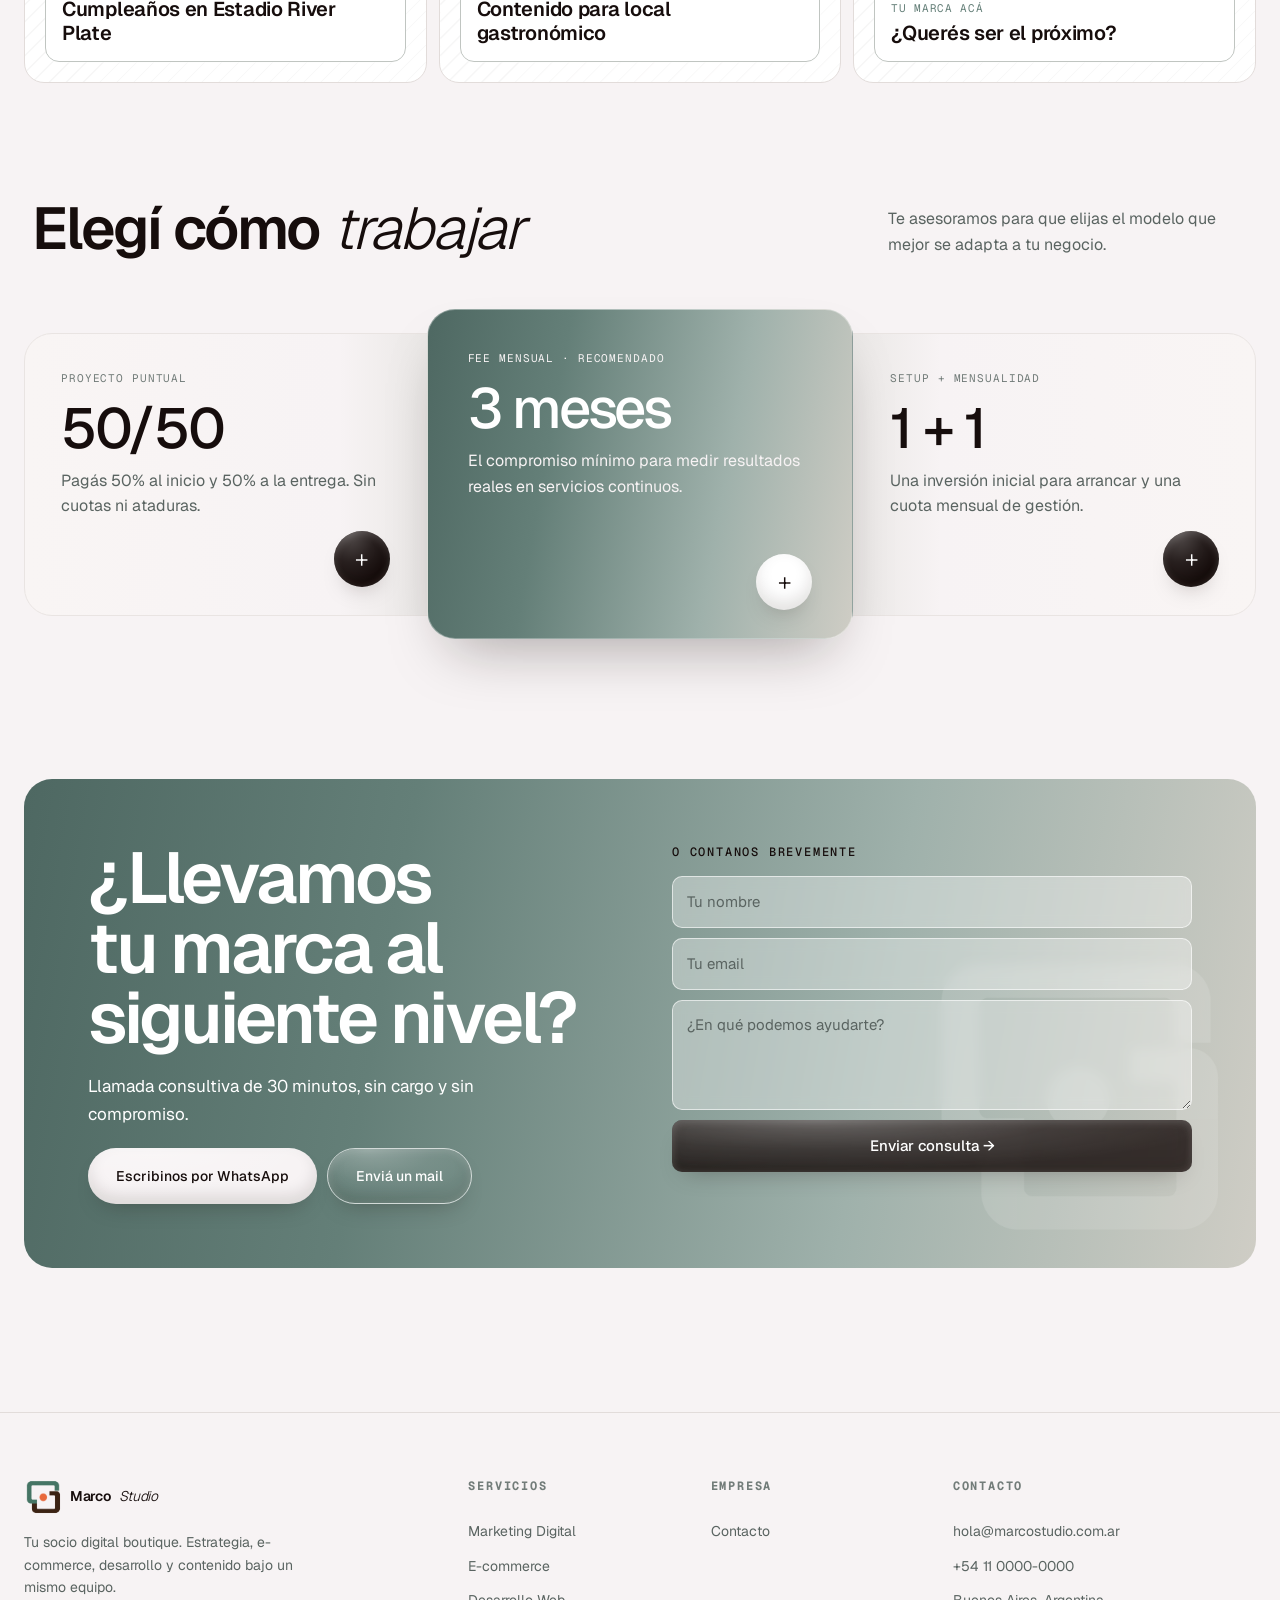
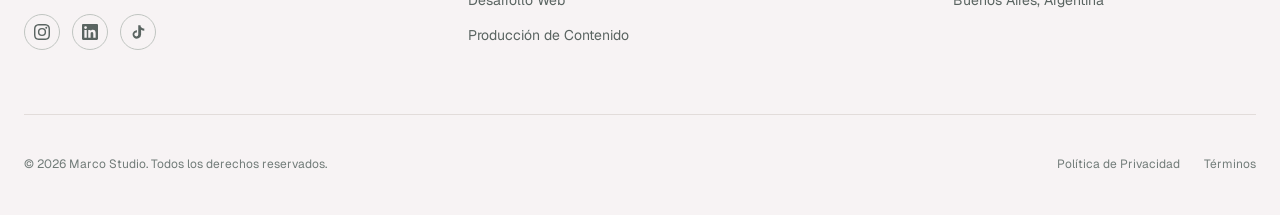
==== commit 91da35ec: "Punto naranja en los dos logos y se quita el botón 'Agendá una llamada' del header - El punto de Mar" ====
--- a/index.html
+++ b/index.html
@@ -68,7 +68,6 @@
           </li>
           <li><a href="#contacto" class="nav__link">Contacto</a></li>
         </ul>
-        <a href="#contacto" class="btn-header">Agendá una llamada →</a>
       </nav>
 
       <button class="hamburger" aria-label="Menu">
@@ -93,9 +92,6 @@
         </div>
       </li>
       <li><a href="#contacto" class="mobile-menu__link">Contacto</a></li>
-      <li style="margin-top: 2rem;">
-        <a href="#contacto" class="btn btn--primary">Agendá una llamada →</a>
-      </li>
     </ul>
   </div>
 
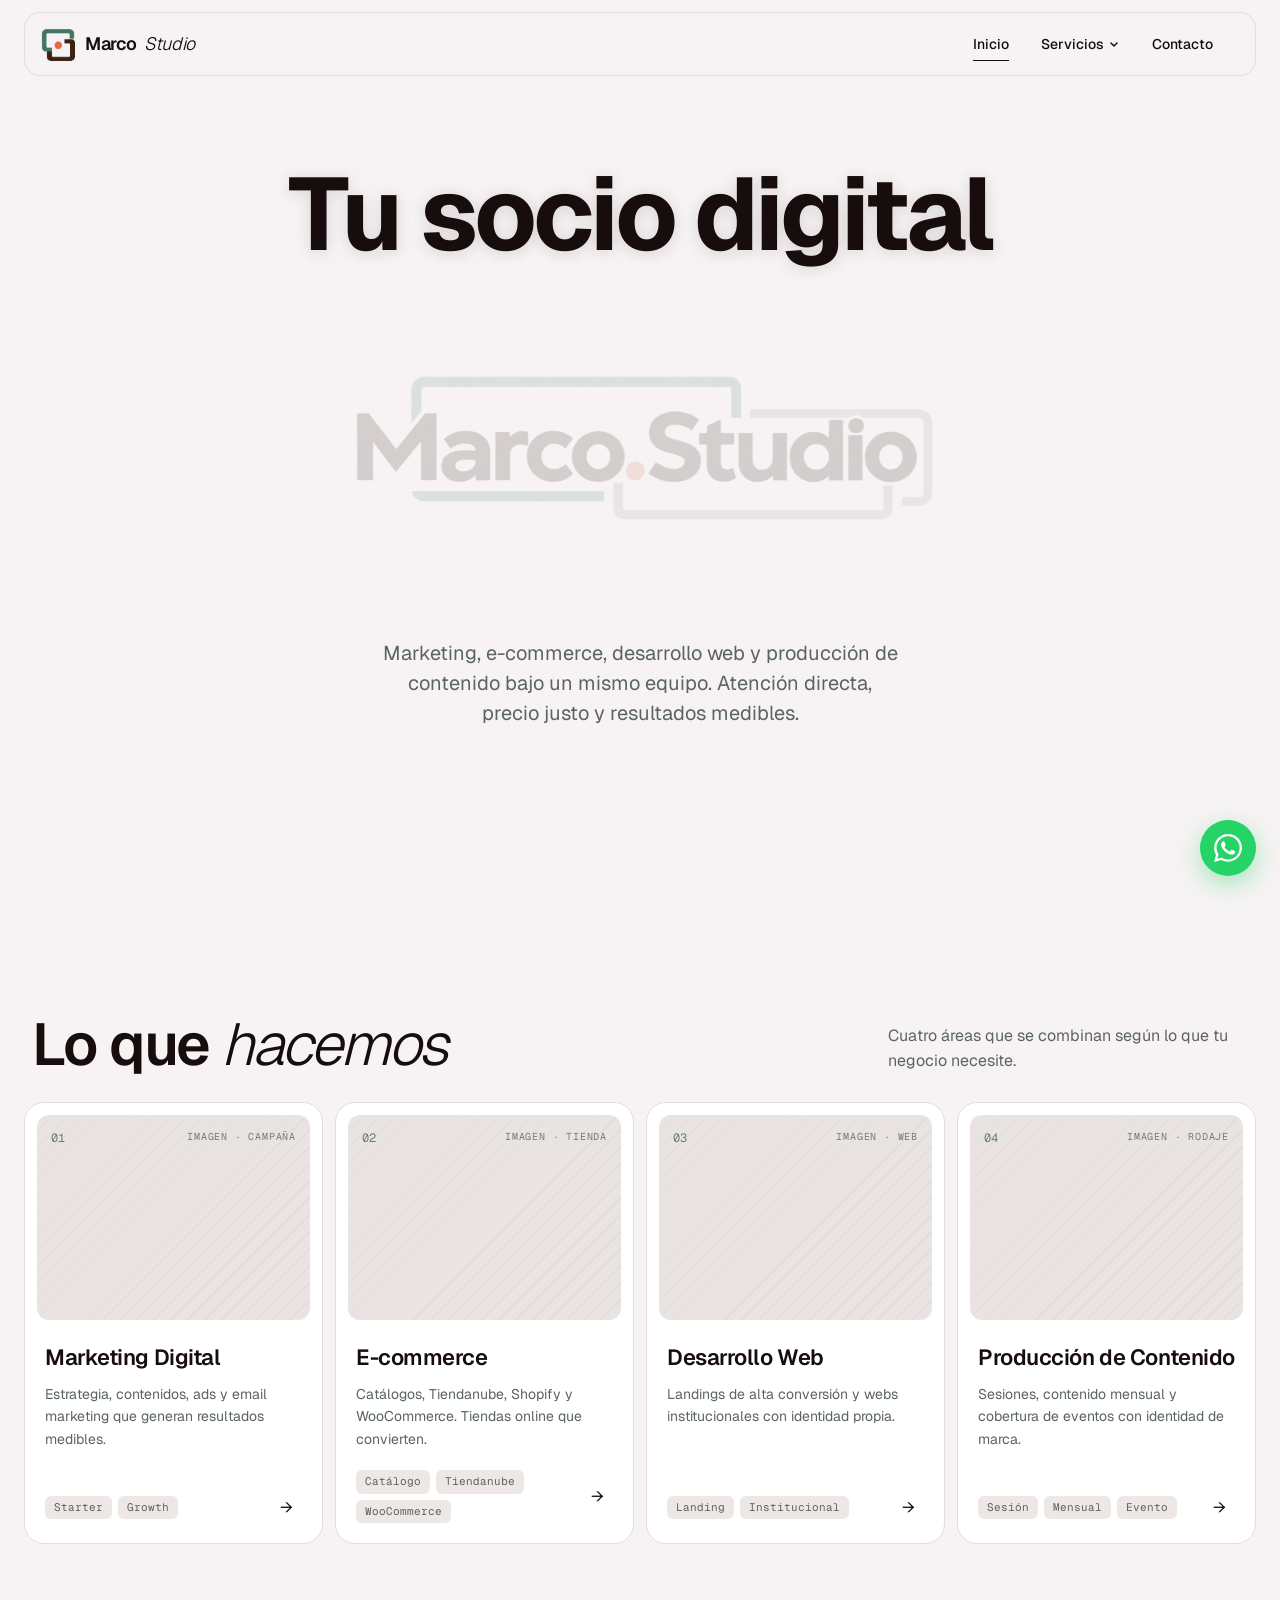
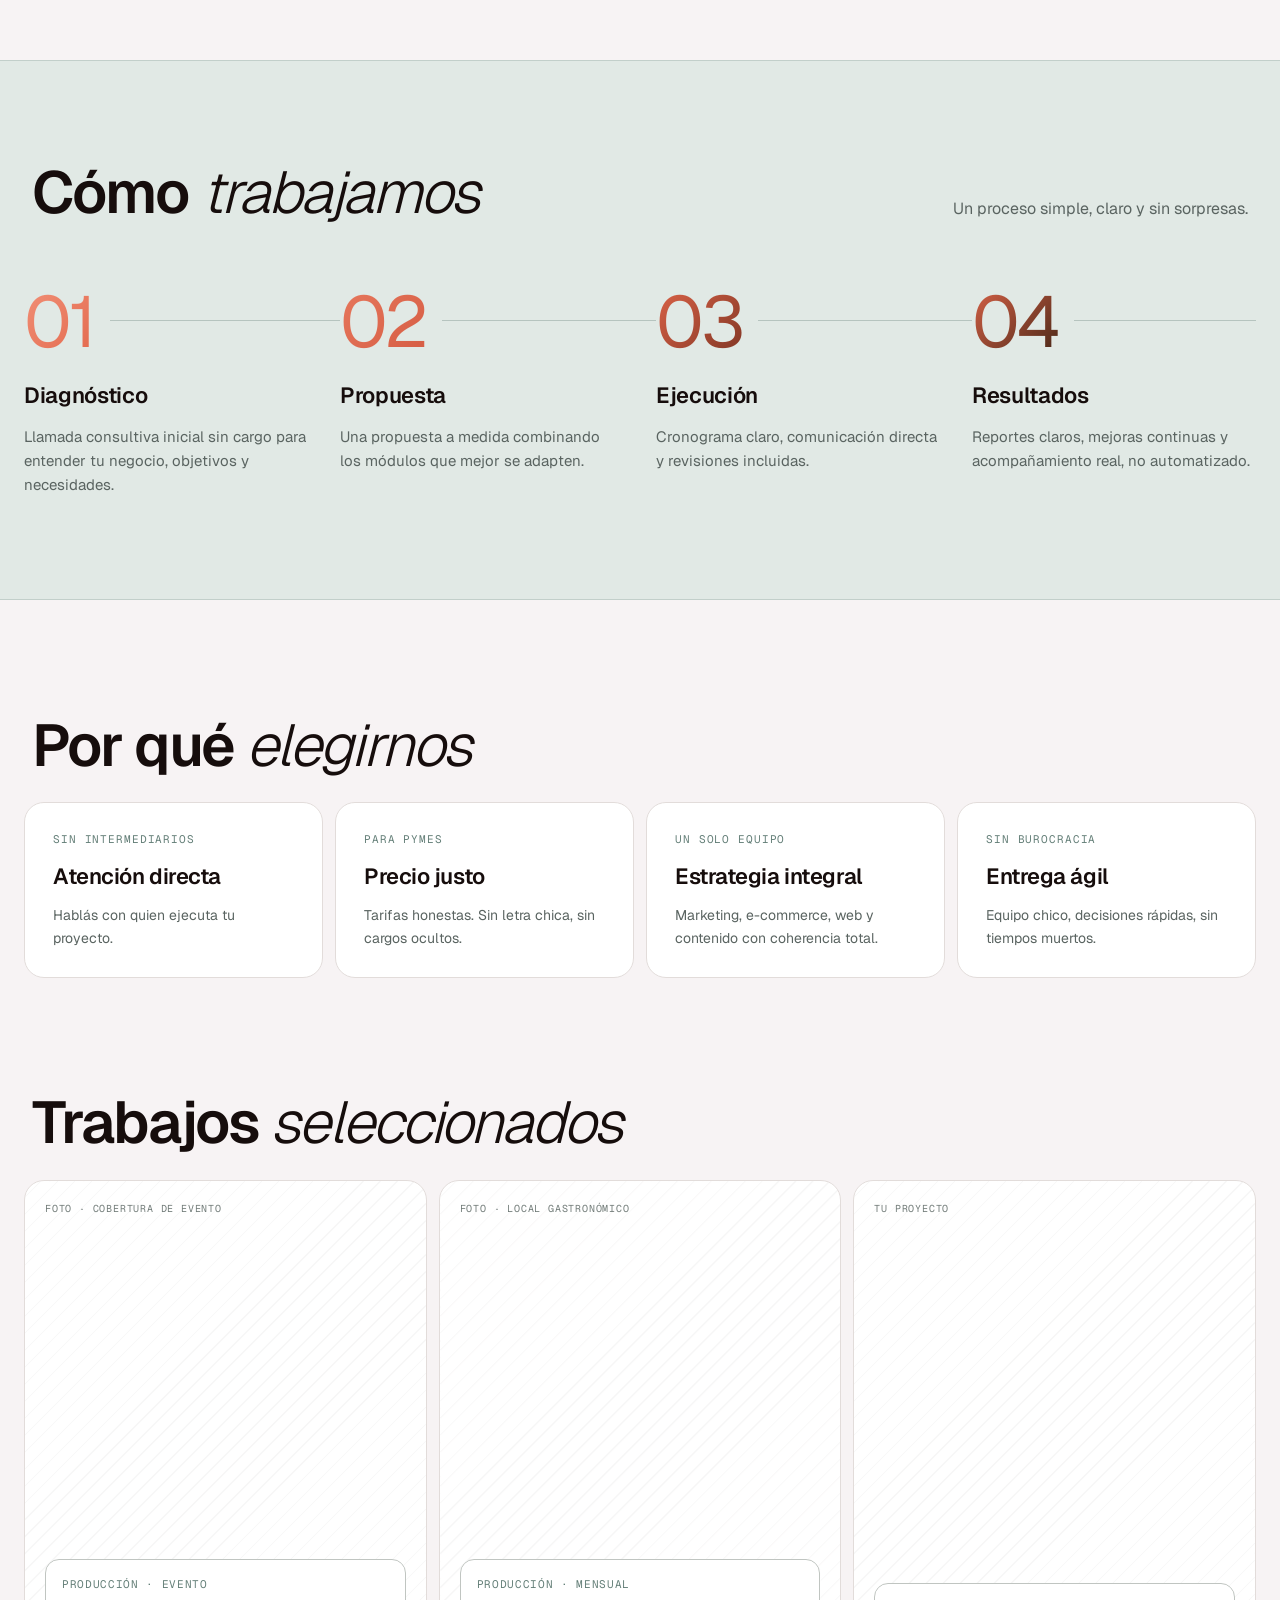
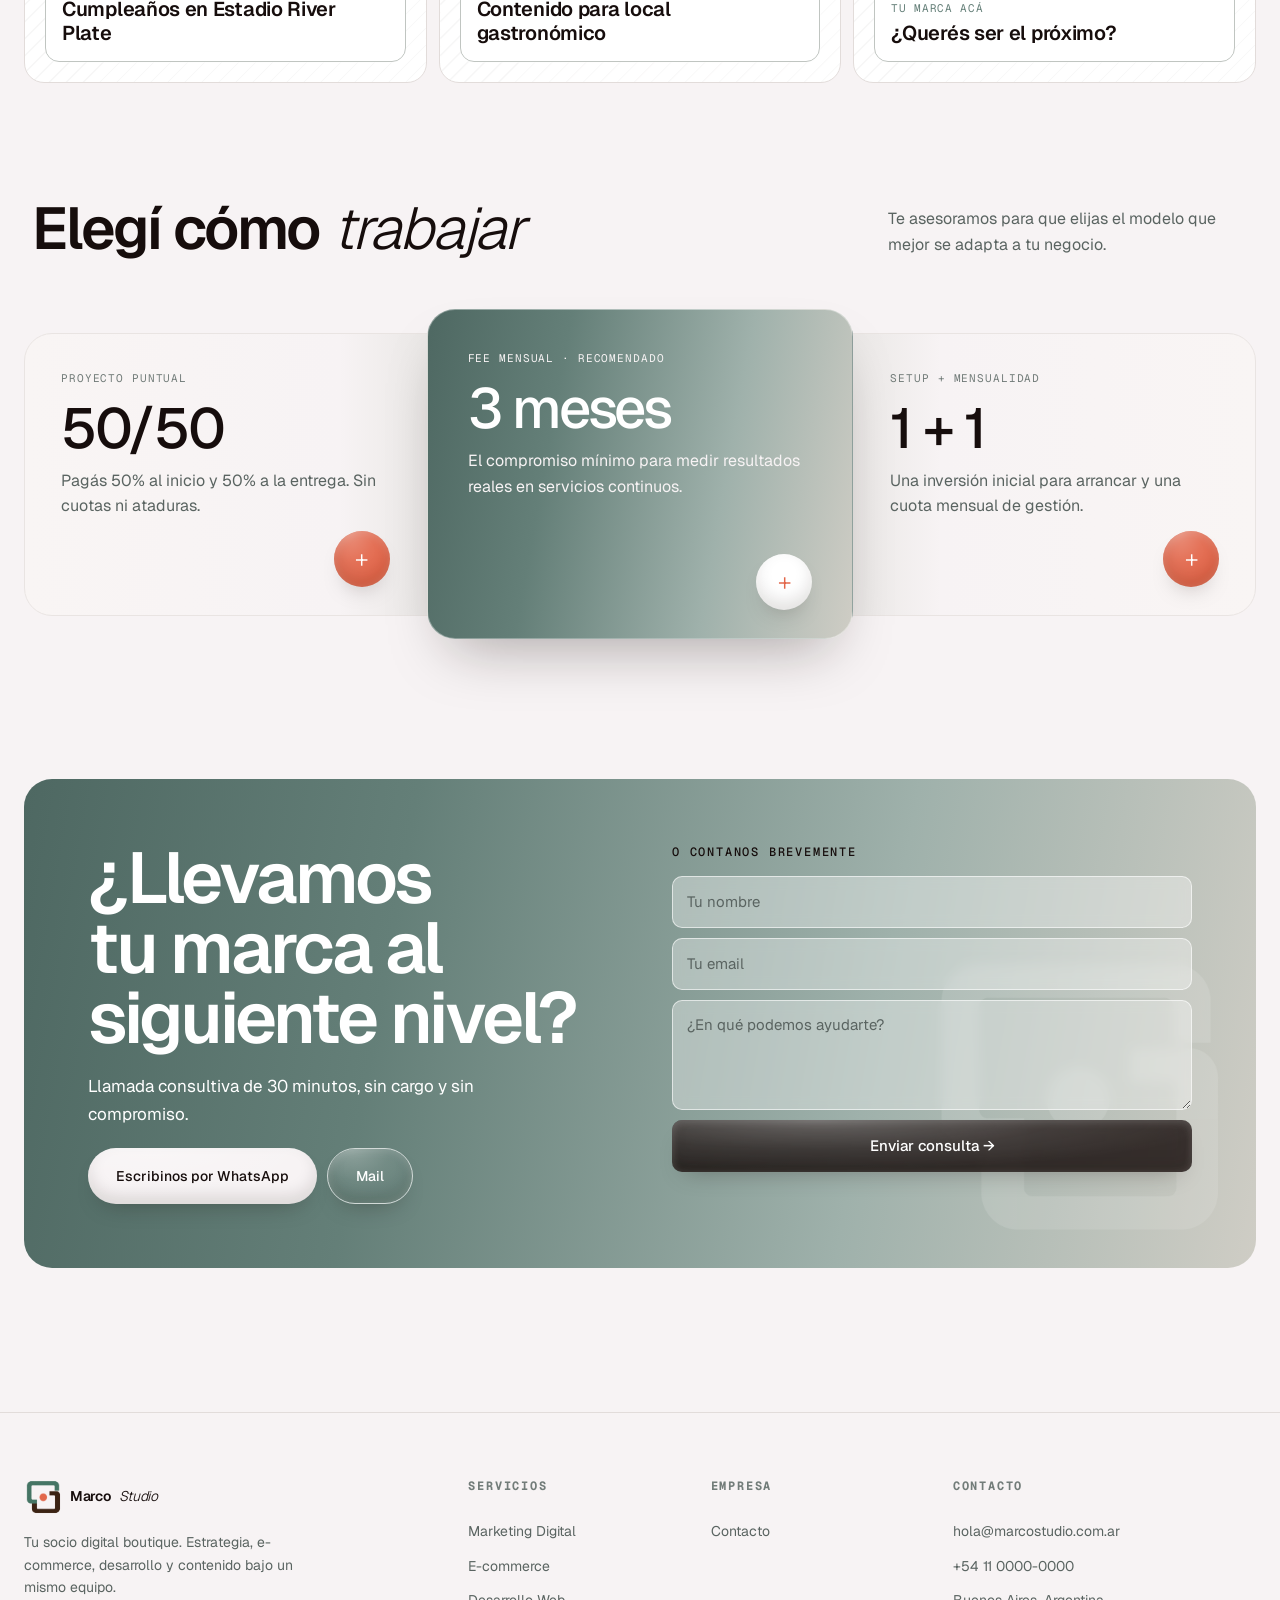
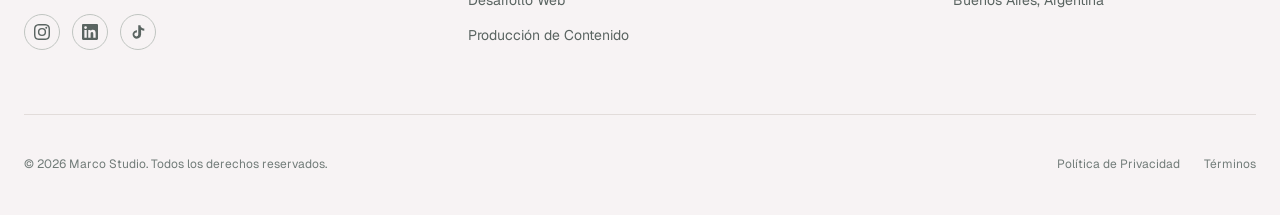
==== commit 6d2da540: "Números del proceso con degradé propio por paso; botón 'Mail' Co-Authored-By: Claude Sonnet 5.5 <nor" ====
--- a/index.html
+++ b/index.html
@@ -308,7 +308,7 @@
             <p style="font-size: 1.0625rem; max-width: 420px;">Llamada consultiva de 30 minutos, sin cargo y sin compromiso.</p>
             <div class="home-cta__btns">
               <a href="https://wa.me/541100000000" target="_blank" class="btn btn--light">Escribinos por WhatsApp</a>
-              <a href="mailto:hola@marcostudio.com.ar" class="btn btn--outline-light">Enviá un mail</a>
+              <a href="mailto:hola@marcostudio.com.ar" class="btn btn--outline-light">Mail</a>
             </div>
           </div>
           <form class="home-cta__form contact-form">
--- a/css/style.css
+++ b/css/style.css
@@ -20,6 +20,7 @@
   --color-dark: #160D0C;
   --color-dark-soft: #4E6862;
   --color-mauve: #4E6862;
+  --color-coral: #E2664A;   /* acento cálido (punto de los logos) */
 
   /* Degradés */
   --gradient-sage: linear-gradient(100deg, #4E6862 0%, #647F78 30%, #9FB1AB 68%, #CFCDC5 100%);
@@ -214,6 +215,7 @@
   display: flex;
   align-items: center;
   gap: 2rem;
+  padding-right: 2rem;   /* separa los links del borde derecho de la barra */
 }
 
 .nav__list {
--- a/css/home.css
+++ b/css/home.css
@@ -265,10 +265,14 @@
 
 
 
-.service-card__arrow { transition: transform 0.3s ease; }
+.service-card__arrow { transition: transform 0.3s ease, background-color 0.3s ease, color 0.3s ease; }
 .service-card:hover .service-card__arrow,
 .service-card.is-touched .service-card__arrow,
-.service-card:active .service-card__arrow { transform: translateX(3px); }
+.service-card:active .service-card__arrow {
+  transform: translateX(3px);
+  background-color: var(--color-coral);   /* acento coral al pasar el mouse / tocar */
+  color: #fff;
+}
 
 .service-card__media {
   aspect-ratio: 4 / 3;
@@ -346,9 +350,11 @@
 /* ---------- PROCESO ---------- */
 .process {
   margin-top: clamp(4.5rem, 9vw, 8rem);
-  border-top: 1px solid var(--color-line);
-  border-bottom: 1px solid var(--color-line);
-  background: var(--color-bg-alt);
+  /* salvia suave y traslúcido, el mismo tono del relleno de las tarjetas de servicios */
+  --process-bg: #E1E9E5;
+  background: var(--process-bg);
+  border-top: 1px solid rgba(100, 127, 120, 0.25);
+  border-bottom: 1px solid rgba(100, 127, 120, 0.25);
   padding: clamp(4rem, 8vw, 7rem) 0;
 }
 
@@ -366,8 +372,8 @@
   left: 0;
   right: 0;
   height: 1px;
-  background: var(--color-ink);
-  opacity: 0.12;
+  background: var(--color-accent);
+  opacity: 0.35;
 }
 
 .process__step {
@@ -384,7 +390,7 @@
   line-height: 1;
   letter-spacing: -0.04em;
   padding-right: 1rem;
-  background: var(--color-bg-alt);
+  background: var(--process-bg);   /* tapa la línea detrás del número */
 }
 
 .process__num span {
@@ -394,10 +400,11 @@
   color: transparent;
 }
 
-.process__step:nth-child(1) .process__num span { background-image: linear-gradient(135deg, #849F98, #647F78); }
-.process__step:nth-child(2) .process__num span { background-image: linear-gradient(135deg, #647F78, #727C79); }
-.process__step:nth-child(3) .process__num span { background-image: linear-gradient(135deg, #727C79, #160D0C); }
-.process__step:nth-child(4) .process__num span { background-image: linear-gradient(135deg, #647F78, #160D0C); }
+/* Números en coral con degradé propio por paso (como los originales: del más claro al más profundo, terminando en el marrón del logo) */
+.process__step:nth-child(1) .process__num span { background-image: linear-gradient(135deg, #F2937A, #E2664A); }
+.process__step:nth-child(2) .process__num span { background-image: linear-gradient(135deg, #E87A5F, #D45A41); }
+.process__step:nth-child(3) .process__num span { background-image: linear-gradient(135deg, #E2664A, #7A3322); }
+.process__step:nth-child(4) .process__num span { background-image: linear-gradient(135deg, #E2664A, #3D2314); }
 
 .process__step h3 {
   font-family: var(--font-display);
@@ -608,7 +615,7 @@
   height: 56px;
   flex-shrink: 0;
   border-radius: 50%;
-  background: var(--color-ink);
+  background: var(--color-coral);   /* botón "+" en coral */
   color: #FFFFFF;
   font-size: 1.5rem;
   font-weight: 300;
@@ -616,15 +623,28 @@
   display: flex;
   align-items: center;
   justify-content: center;
-  transition: transform 0.3s ease;
-}
-
-.plan--featured .plan__toggle {
+  transition: transform 0.3s ease, background-color 0.3s ease, color 0.3s ease;
+}
+
+.plan__toggle:hover { background: #D2573B; }
+
+/* Tarjeta destacada (fondo salvia): círculo blanco con el "+" en coral */
+.plan--featured .plan__toggle,
+.plan--featured .plan__toggle:hover {
   background: #FFFFFF;
-  color: var(--color-ink);
-}
-
-.plan.is-open .plan__toggle { transform: rotate(45deg); }
+  color: var(--color-coral);
+}
+
+/* Abierta: gira a "×" y el coral se oscurece */
+.plan.is-open .plan__toggle {
+  transform: rotate(45deg);
+  background: #C9503A;
+}
+
+.plan--featured.is-open .plan__toggle {
+  background: #FFFFFF;
+  color: #C9503A;
+}
 
 /* ---------- CONTACTO ---------- */
 .home-cta {
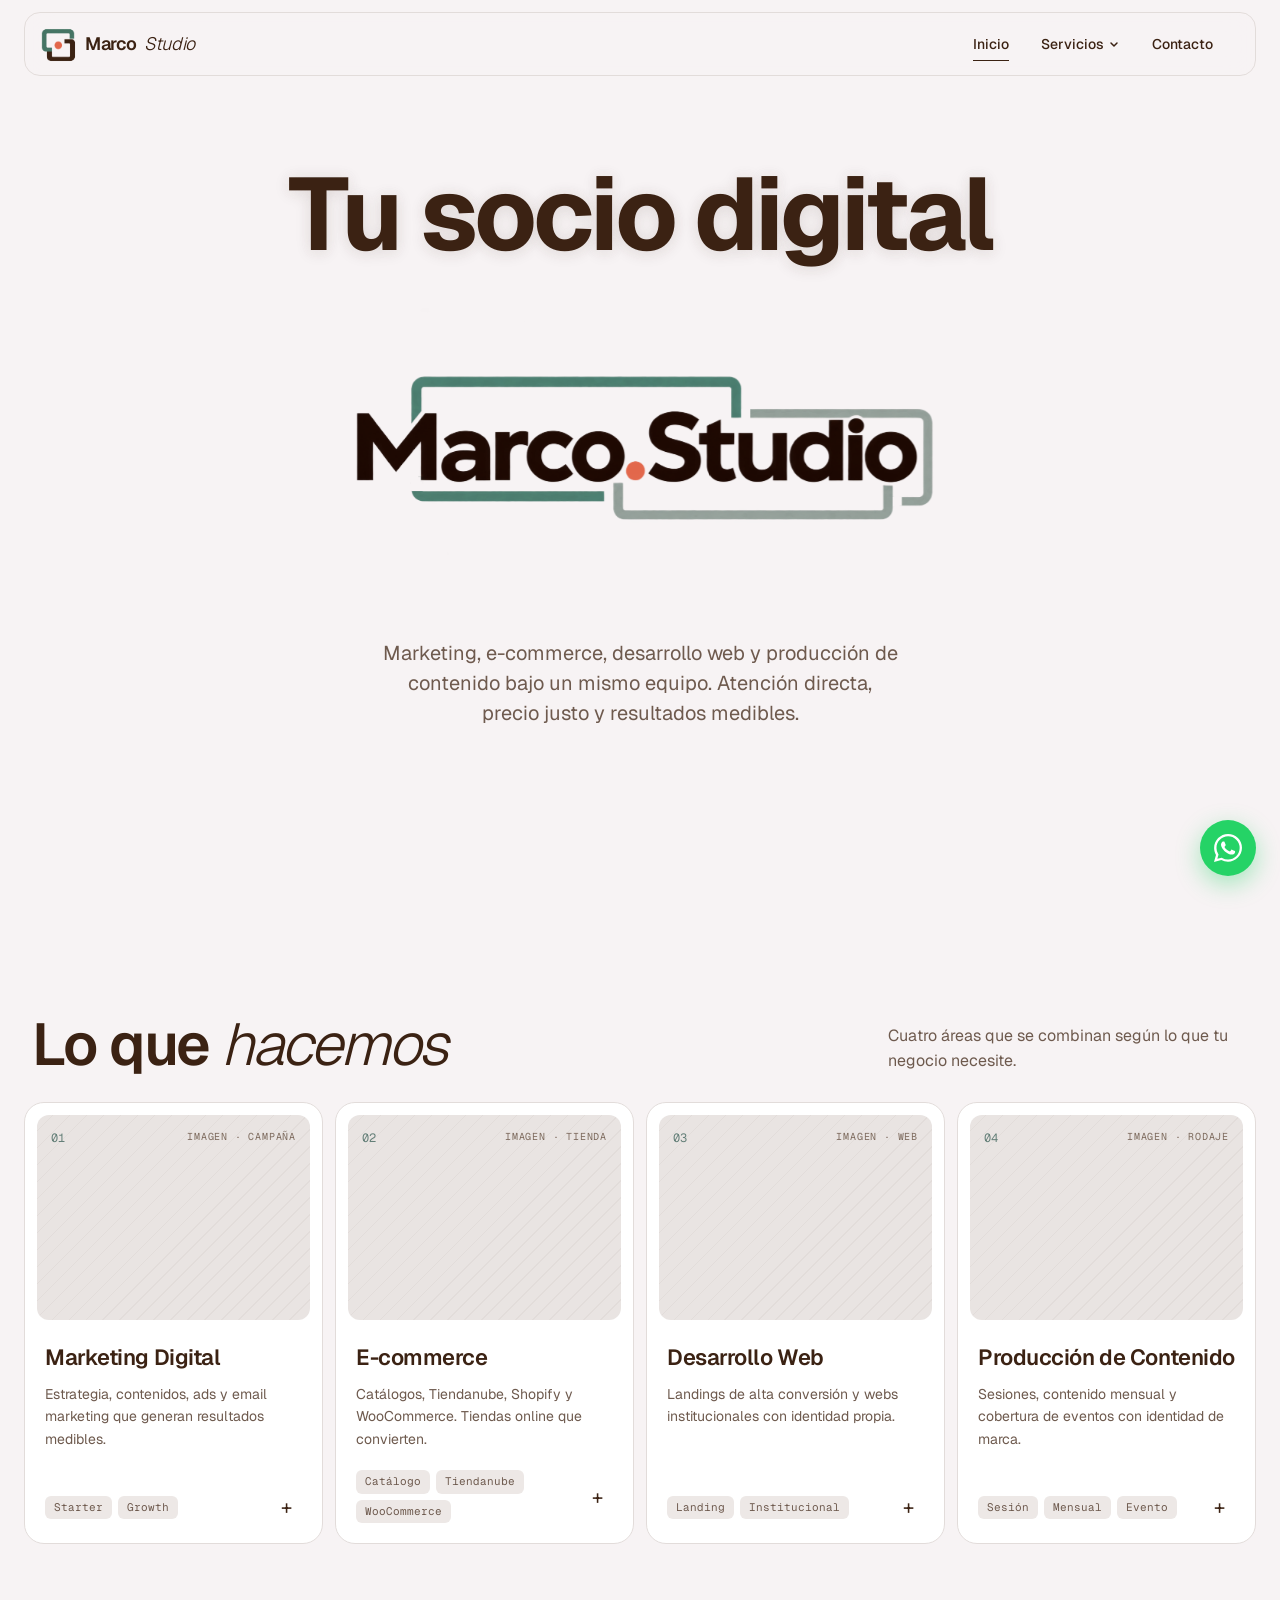
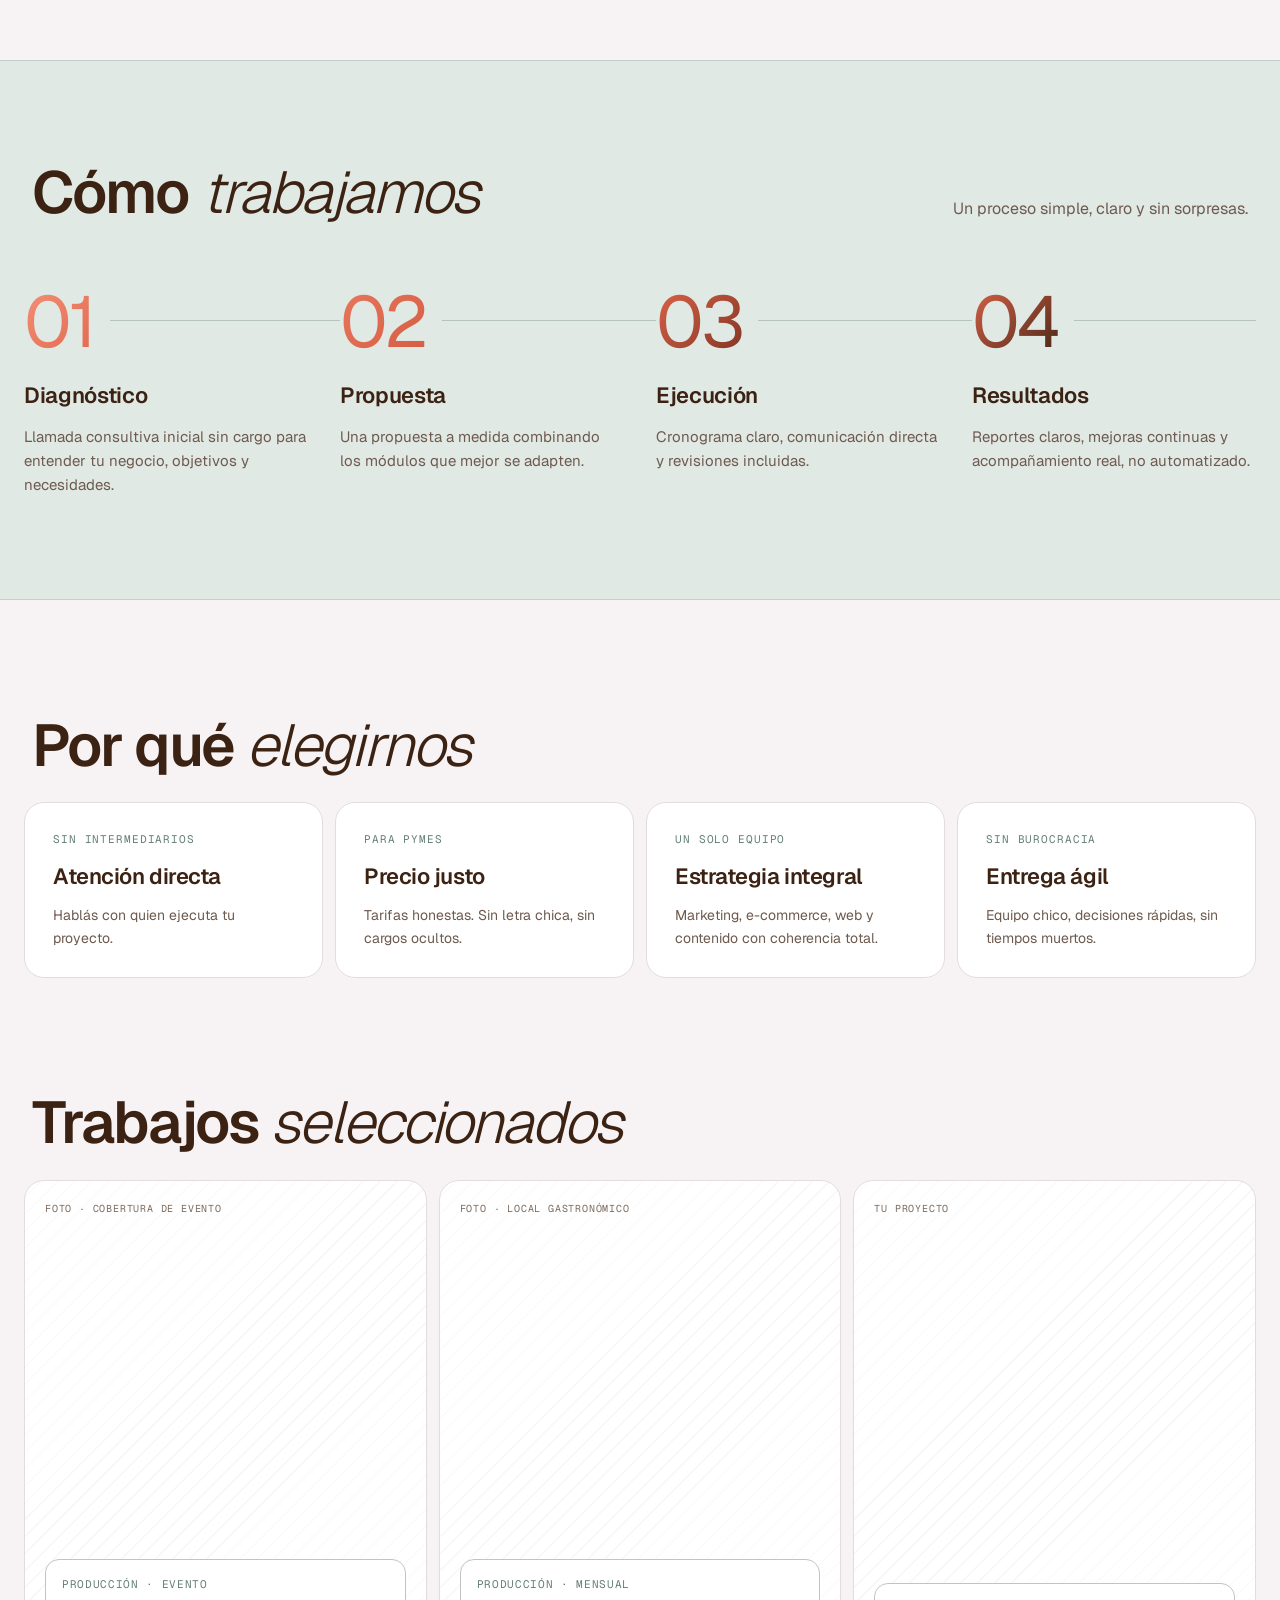
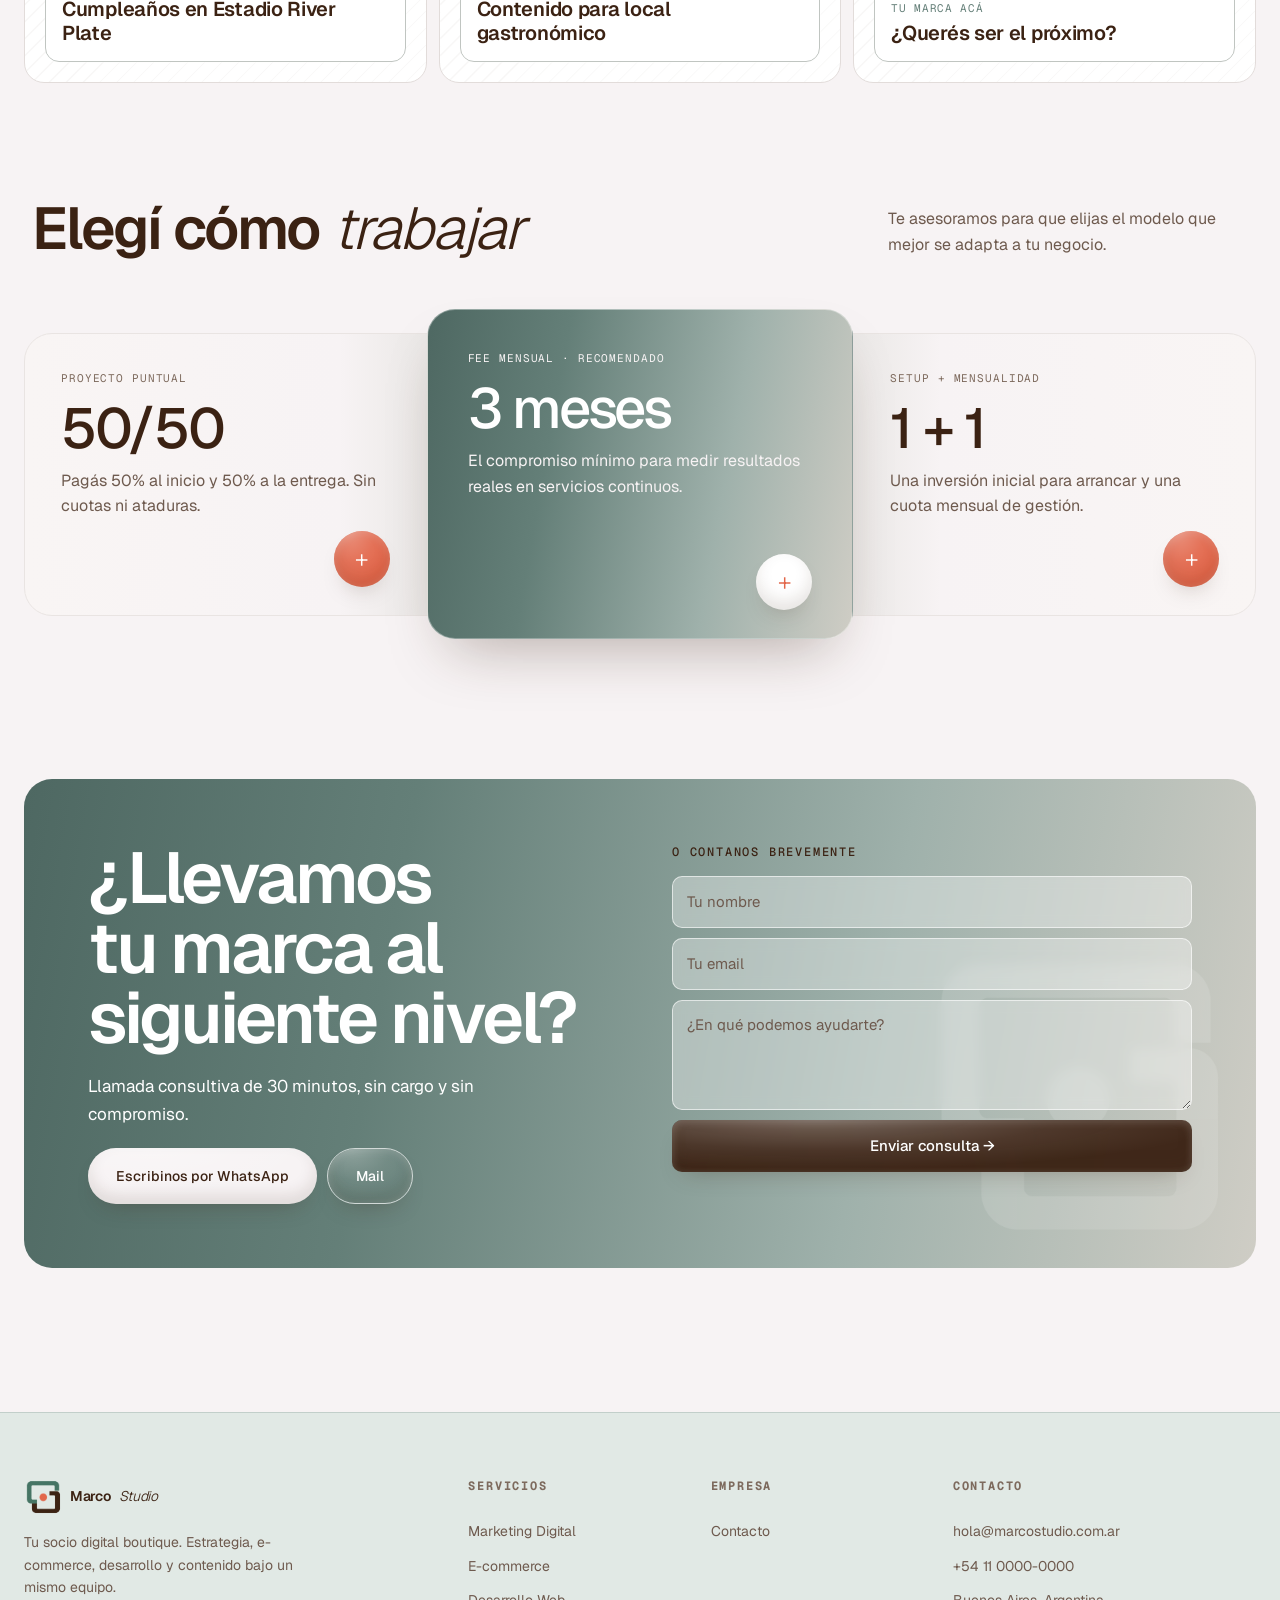
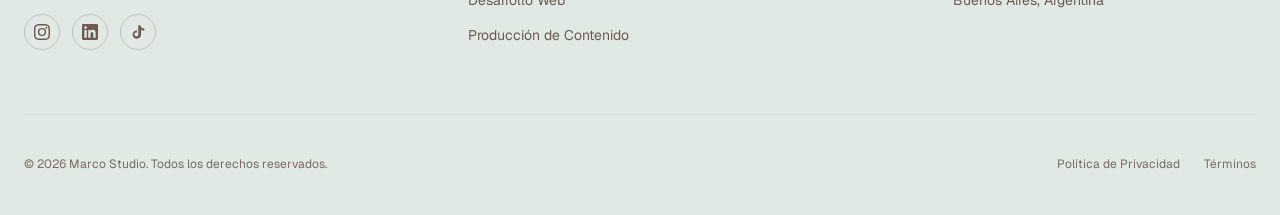
==== commit 80614b66: "Servicios: las tarjetas se despliegan en la home (sin páginas aparte) Al hacer clic en una tarjeta, " ====
--- a/index.html
+++ b/index.html
@@ -48,19 +48,19 @@
               <svg viewBox="0 0 12 12" fill="none"><path d="M3 5l3 3 3-3" stroke="currentColor" stroke-width="1.5" stroke-linecap="round" stroke-linejoin="round"/></svg>
             </button>
             <div class="nav__dropdown-menu">
-              <a href="pages/marketing.html" class="nav__dropdown-link">
+              <a href="#servicio-marketing" class="nav__dropdown-link">
                 <strong>Marketing Digital</strong>
                 <small>Estrategia, contenidos y ads</small>
               </a>
-              <a href="pages/ecommerce.html" class="nav__dropdown-link">
+              <a href="#servicio-ecommerce" class="nav__dropdown-link">
                 <strong>E-commerce</strong>
                 <small>Tiendas online que convierten</small>
               </a>
-              <a href="pages/desarrollo.html" class="nav__dropdown-link">
+              <a href="#servicio-desarrollo" class="nav__dropdown-link">
                 <strong>Desarrollo Web</strong>
                 <small>Landings y webs institucionales</small>
               </a>
-              <a href="pages/produccion.html" class="nav__dropdown-link">
+              <a href="#servicio-produccion" class="nav__dropdown-link">
                 <strong>Producción de Contenido</strong>
                 <small>Foto y video profesional</small>
               </a>
@@ -85,10 +85,10 @@
       <li>
         <span class="mobile-menu__link">Servicios</span>
         <div class="mobile-menu__submenu">
-          <a href="pages/marketing.html">Marketing Digital</a>
-          <a href="pages/ecommerce.html">E-commerce</a>
-          <a href="pages/desarrollo.html">Desarrollo Web</a>
-          <a href="pages/produccion.html">Producción de Contenido</a>
+          <a href="#servicio-marketing">Marketing Digital</a>
+          <a href="#servicio-ecommerce">E-commerce</a>
+          <a href="#servicio-desarrollo">Desarrollo Web</a>
+          <a href="#servicio-produccion">Producción de Contenido</a>
         </div>
       </li>
       <li><a href="#contacto" class="mobile-menu__link">Contacto</a></li>
@@ -123,50 +123,311 @@
           <p class="home-head__sub">Cuatro áreas que se combinan según lo que tu negocio necesite.</p>
         </div>
         <div class="services-grid">
-          <a href="pages/marketing.html" class="service-card reveal" style="transition-delay: 0s;">
-            <div class="service-card__media"><span>01</span><span style="color: var(--color-muted-2); font-size: 0.625rem; letter-spacing: 0.08em; text-transform: uppercase;">Imagen · campaña</span></div>
-            <div class="service-card__body">
-              <h3 class="service-card__title">Marketing Digital</h3>
-              <p class="service-card__desc">Estrategia, contenidos, ads y email marketing que generan resultados medibles.</p>
-            </div>
-            <div class="service-card__foot">
-              <div class="service-card__mods"><span>Starter</span><span>Growth</span></div>
-              <span class="service-card__arrow">→</span>
-            </div>
-          </a>
-          <a href="pages/ecommerce.html" class="service-card reveal" style="transition-delay: 0.1s;">
-            <div class="service-card__media"><span>02</span><span style="color: var(--color-muted-2); font-size: 0.625rem; letter-spacing: 0.08em; text-transform: uppercase;">Imagen · tienda</span></div>
-            <div class="service-card__body">
-              <h3 class="service-card__title">E-commerce</h3>
-              <p class="service-card__desc">Catálogos, Tiendanube, Shopify y WooCommerce. Tiendas online que convierten.</p>
-            </div>
-            <div class="service-card__foot">
-              <div class="service-card__mods"><span>Catálogo</span><span>Tiendanube</span><span>WooCommerce</span></div>
-              <span class="service-card__arrow">→</span>
-            </div>
-          </a>
-          <a href="pages/desarrollo.html" class="service-card reveal" style="transition-delay: 0.2s;">
-            <div class="service-card__media"><span>03</span><span style="color: var(--color-muted-2); font-size: 0.625rem; letter-spacing: 0.08em; text-transform: uppercase;">Imagen · web</span></div>
-            <div class="service-card__body">
-              <h3 class="service-card__title">Desarrollo Web</h3>
-              <p class="service-card__desc">Landings de alta conversión y webs institucionales con identidad propia.</p>
-            </div>
-            <div class="service-card__foot">
-              <div class="service-card__mods"><span>Landing</span><span>Institucional</span></div>
-              <span class="service-card__arrow">→</span>
-            </div>
-          </a>
-          <a href="pages/produccion.html" class="service-card reveal" style="transition-delay: 0.30000000000000004s;">
-            <div class="service-card__media"><span>04</span><span style="color: var(--color-muted-2); font-size: 0.625rem; letter-spacing: 0.08em; text-transform: uppercase;">Imagen · rodaje</span></div>
-            <div class="service-card__body">
-              <h3 class="service-card__title">Producción de Contenido</h3>
-              <p class="service-card__desc">Sesiones, contenido mensual y cobertura de eventos con identidad de marca.</p>
-            </div>
-            <div class="service-card__foot">
-              <div class="service-card__mods"><span>Sesión</span><span>Mensual</span><span>Evento</span></div>
-              <span class="service-card__arrow">→</span>
-            </div>
-          </a>
+          <article id="servicio-marketing" class="service-card reveal" data-service="marketing" style="transition-delay: 0s;">
+            <div class="service-card__main">
+              <div class="service-card__media"><span>01</span><span style="color: var(--color-muted-2); font-size: 0.625rem; letter-spacing: 0.08em; text-transform: uppercase;">Imagen · campaña</span></div>
+              <div class="service-card__body">
+                <h3 class="service-card__title"><button type="button" class="service-card__trigger" aria-expanded="false" aria-controls="detalle-marketing">Marketing Digital</button></h3>
+                <p class="service-card__desc">Estrategia, contenidos, ads y email marketing que generan resultados medibles.</p>
+              </div>
+              <div class="service-card__foot">
+                <div class="service-card__mods"><span>Starter</span><span>Growth</span></div>
+                <span class="service-card__arrow" aria-hidden="true"><span>+</span></span>
+              </div>
+            </div>
+            <div class="service-card__detail" id="detalle-marketing" role="region" aria-label="Marketing Digital" inert>
+              <div class="detail">
+                <button type="button" class="detail__close"><span aria-hidden="true">×</span> Cerrar</button>
+                <div class="detail__intro d-item" style="--i: 9">
+                  <p class="detail__lead">Estrategia, contenidos, ads y email marketing para que tu marca crezca con resultados medibles. Pensamos cada acción con criterio y medimos cada peso invertido.</p>
+                  <a href="#contacto" class="btn btn--primary">Hablemos de tu marca →</a>
+                </div>
+                <div class="detail__block">
+                  <span class="detail__kicker">Problemas que escuchamos</span>
+                  <h4 class="detail__heading">Qué <em>resolvemos</em></h4>
+                  <div class="problems">
+              <div class="problem d-item" style="--i: 1">
+                <p class="problem__q">"No tengo tiempo de manejar mis redes."</p>
+                <p class="problem__a">Nos hacemos cargo: planificación, producción y publicación, mientras vos seguís enfocado en tu negocio.</p>
+              </div>
+              <div class="problem d-item" style="--i: 2">
+                <p class="problem__q">"Publico pero no veo resultados."</p>
+                <p class="problem__a">Diseñamos una estrategia con objetivos claros y medibles, no solo contenido por publicar.</p>
+              </div>
+              <div class="problem d-item" style="--i: 3">
+                <p class="problem__q">"No sé cómo hacer ads que conviertan."</p>
+                <p class="problem__a">Configuramos campañas con tracking real para que sepas exactamente qué te trae cada peso invertido.</p>
+              </div>
+              <div class="problem d-item" style="--i: 4">
+                <p class="problem__q">"Mi marca se ve poco profesional."</p>
+                <p class="problem__a">Construimos un sistema visual coherente que eleva la percepción de tu marca en todos los canales.</p>
+              </div>
+                  </div>
+                </div>
+          <div class="detail__block">
+            <span class="detail__kicker">Cómo lo hacemos</span>
+            <h4 class="detail__heading">Nuestra <em>metodología</em></h4>
+            <ol class="steps">
+              <li class="step d-item" style="--i: 5">
+                <span class="step__num">01 / Análisis</span>
+                <h5 class="step__title">Marca y competencia</h5>
+                <p class="step__desc">Auditamos tu presencia digital actual, identificamos oportunidades y analizamos a tu competencia directa.</p>
+              </li>
+              <li class="step d-item" style="--i: 6">
+                <span class="step__num">02 / Plan</span>
+                <h5 class="step__title">Estrategia de contenidos</h5>
+                <p class="step__desc">Calendario editorial, líneas de contenido y plan de ads alineados a tus objetivos comerciales.</p>
+              </li>
+              <li class="step d-item" style="--i: 7">
+                <span class="step__num">03 / Acción</span>
+                <h5 class="step__title">Producción y publicación</h5>
+                <p class="step__desc">Ejecutamos día a día con calidad consistente. Diseño, copy, edición de reels y gestión integral.</p>
+              </li>
+              <li class="step d-item" style="--i: 8">
+                <span class="step__num">04 / Medición</span>
+                <h5 class="step__title">Análisis y optimización</h5>
+                <p class="step__desc">Reportes claros con métricas reales, no números de vanidad. Iteramos lo que funciona y descartamos lo que no.</p>
+              </li>
+            </ol>
+          </div>
+                <div class="detail__cta d-item" style="--i: 10">
+                  <div>
+                    <h4 class="detail__cta-title">¿Querés escalar tu <em>marca digital</em>?</h4>
+                    <p class="detail__cta-sub">Llamada consultiva de 30 min, sin cargo. Te decimos honestamente si podemos ayudarte y cómo.</p>
+                  </div>
+                  <div class="detail__cta-btns">
+                    <a href="#contacto" class="btn btn--primary">Agendá una llamada</a>
+                    <a href="https://wa.me/541100000000" class="btn btn--secondary" target="_blank" rel="noopener">WhatsApp</a>
+                  </div>
+                </div>
+              </div>
+            </div>
+          </article>
+          <article id="servicio-ecommerce" class="service-card reveal" data-service="ecommerce" style="transition-delay: 0.1s;">
+            <div class="service-card__main">
+              <div class="service-card__media"><span>02</span><span style="color: var(--color-muted-2); font-size: 0.625rem; letter-spacing: 0.08em; text-transform: uppercase;">Imagen · tienda</span></div>
+              <div class="service-card__body">
+                <h3 class="service-card__title"><button type="button" class="service-card__trigger" aria-expanded="false" aria-controls="detalle-ecommerce">E-commerce</button></h3>
+                <p class="service-card__desc">Catálogos, Tiendanube, Shopify y WooCommerce. Tiendas online que convierten.</p>
+              </div>
+              <div class="service-card__foot">
+                <div class="service-card__mods"><span>Catálogo</span><span>Tiendanube</span><span>WooCommerce</span></div>
+                <span class="service-card__arrow" aria-hidden="true"><span>+</span></span>
+              </div>
+            </div>
+            <div class="service-card__detail" id="detalle-ecommerce" role="region" aria-label="E-commerce" inert>
+              <div class="detail">
+                <button type="button" class="detail__close"><span aria-hidden="true">×</span> Cerrar</button>
+                <div class="detail__intro d-item" style="--i: 9">
+                  <p class="detail__lead">Desde catálogos profesionales con WhatsApp hasta tiendas completas en Tiendanube, Shopify o WooCommerce. Te ayudamos a elegir la plataforma correcta para tu negocio y la implementamos de punta a punta.</p>
+                  <a href="#contacto" class="btn btn--primary">Quiero vender online →</a>
+                </div>
+                <div class="detail__block">
+                  <span class="detail__kicker">Problemas que escuchamos</span>
+                  <h4 class="detail__heading">Qué <em>resolvemos</em></h4>
+                  <div class="problems">
+              <div class="problem d-item" style="--i: 1">
+                <p class="problem__q">"Quiero vender online pero no sé por dónde empezar."</p>
+                <p class="problem__a">Te asesoramos para elegir la plataforma correcta y nos hacemos cargo de toda la implementación.</p>
+              </div>
+              <div class="problem d-item" style="--i: 2">
+                <p class="problem__q">"Mi tienda actual no convierte."</p>
+                <p class="problem__a">Auditamos checkout, fichas de producto y velocidad. Optimizamos para que más visitas terminen en venta.</p>
+              </div>
+              <div class="problem d-item" style="--i: 3">
+                <p class="problem__q">"No quiero pagar comisiones por venta."</p>
+                <p class="problem__a">Te armamos tu propia tienda en WooCommerce: 100% tuya, sin comisiones de plataforma.</p>
+              </div>
+              <div class="problem d-item" style="--i: 4">
+                <p class="problem__q">"Necesito integrar pagos y envíos."</p>
+                <p class="problem__a">Mercado Pago, MODO, Andreani, OCA, Mercado Envíos. Configuramos todo y lo dejamos funcionando.</p>
+              </div>
+                  </div>
+                </div>
+          <div class="detail__block">
+            <span class="detail__kicker">Cómo lo hacemos</span>
+            <h4 class="detail__heading">Nuestra <em>metodología</em></h4>
+            <ol class="steps">
+              <li class="step d-item" style="--i: 5">
+                <span class="step__num">01 / Análisis</span>
+                <h5 class="step__title">Producto y mercado</h5>
+                <p class="step__desc">Estudiamos tu catálogo, volumen, logística y tipo de cliente para definir la solución correcta.</p>
+              </li>
+              <li class="step d-item" style="--i: 6">
+                <span class="step__num">02 / Elección</span>
+                <h5 class="step__title">Plataforma adecuada</h5>
+                <p class="step__desc">No vendemos la misma solución a todos. Recomendamos la plataforma que mejor se adapta a tu negocio.</p>
+              </li>
+              <li class="step d-item" style="--i: 7">
+                <span class="step__num">03 / Setup</span>
+                <h5 class="step__title">Implementación técnica</h5>
+                <p class="step__desc">Carga de productos, configuración de pagos y envíos, integraciones, diseño a medida.</p>
+              </li>
+              <li class="step d-item" style="--i: 8">
+                <span class="step__num">04 / Entrega</span>
+                <h5 class="step__title">Capacitación + soporte</h5>
+                <p class="step__desc">Te enseñamos a gestionar tu tienda y te acompañamos los primeros meses.</p>
+              </li>
+            </ol>
+          </div>
+                <div class="detail__cta d-item" style="--i: 10">
+                  <div>
+                    <h4 class="detail__cta-title">¿Listos para <em>vender online</em>?</h4>
+                    <p class="detail__cta-sub">Llamada consultiva de 30 min, sin cargo. Te decimos honestamente qué plataforma te conviene.</p>
+                  </div>
+                  <div class="detail__cta-btns">
+                    <a href="#contacto" class="btn btn--primary">Agendá una llamada</a>
+                    <a href="https://wa.me/541100000000" class="btn btn--secondary" target="_blank" rel="noopener">WhatsApp</a>
+                  </div>
+                </div>
+              </div>
+            </div>
+          </article>
+          <article id="servicio-desarrollo" class="service-card reveal" data-service="desarrollo" style="transition-delay: 0.2s;">
+            <div class="service-card__main">
+              <div class="service-card__media"><span>03</span><span style="color: var(--color-muted-2); font-size: 0.625rem; letter-spacing: 0.08em; text-transform: uppercase;">Imagen · web</span></div>
+              <div class="service-card__body">
+                <h3 class="service-card__title"><button type="button" class="service-card__trigger" aria-expanded="false" aria-controls="detalle-desarrollo">Desarrollo Web</button></h3>
+                <p class="service-card__desc">Landings de alta conversión y webs institucionales con identidad propia.</p>
+              </div>
+              <div class="service-card__foot">
+                <div class="service-card__mods"><span>Landing</span><span>Institucional</span></div>
+                <span class="service-card__arrow" aria-hidden="true"><span>+</span></span>
+              </div>
+            </div>
+            <div class="service-card__detail" id="detalle-desarrollo" role="region" aria-label="Desarrollo Web" inert>
+              <div class="detail">
+                <button type="button" class="detail__close"><span aria-hidden="true">×</span> Cerrar</button>
+                <div class="detail__intro d-item" style="--i: 9">
+                  <p class="detail__lead">Landings de alta conversión para campañas puntuales y webs institucionales para representar tu negocio. Diseño a medida, optimizadas en velocidad y pensadas mobile-first.</p>
+                  <a href="#contacto" class="btn btn--primary">Quiero mi web →</a>
+                </div>
+                <div class="detail__block">
+                  <span class="detail__kicker">Problemas que escuchamos</span>
+                  <h4 class="detail__heading">Qué <em>resolvemos</em></h4>
+                  <div class="problems">
+              <div class="problem d-item" style="--i: 1">
+                <p class="problem__q">"Mi web actual no representa mi negocio."</p>
+                <p class="problem__a">Diseñamos a medida, con identidad propia. Tu web debería ser una embajadora de tu marca, no un trámite.</p>
+              </div>
+              <div class="problem d-item" style="--i: 2">
+                <p class="problem__q">"Necesito una landing para mi campaña."</p>
+                <p class="problem__a">Landings de alta conversión, listas en 5-7 días, con tracking integrado para medir cada visita y cada conversión.</p>
+              </div>
+              <div class="problem d-item" style="--i: 3">
+                <p class="problem__q">"Mi sitio carga muy lento."</p>
+                <p class="problem__a">Optimizamos velocidad, imágenes y código. Google premia los sitios rápidos y los usuarios también.</p>
+              </div>
+              <div class="problem d-item" style="--i: 4">
+                <p class="problem__q">"Quiero algo profesional para mi empresa."</p>
+                <p class="problem__a">Webs institucionales completas con autogestión, blog y todo lo que necesitás para crecer.</p>
+              </div>
+                  </div>
+                </div>
+          <div class="detail__block">
+            <span class="detail__kicker">Cómo lo hacemos</span>
+            <h4 class="detail__heading">Nuestra <em>metodología</em></h4>
+            <ol class="steps">
+              <li class="step d-item" style="--i: 5">
+                <span class="step__num">01 / Brief</span>
+                <h5 class="step__title">Arquitectura de información</h5>
+                <p class="step__desc">Definimos objetivos, audiencia y estructura. Cada página tiene una intención clara.</p>
+              </li>
+              <li class="step d-item" style="--i: 6">
+                <span class="step__num">02 / Diseño</span>
+                <h5 class="step__title">Mockup en Figma</h5>
+                <p class="step__desc">Diseño visual completo antes de tocar código. Aprobás cada pantalla antes de desarrollar.</p>
+              </li>
+              <li class="step d-item" style="--i: 7">
+                <span class="step__num">03 / Código</span>
+                <h5 class="step__title">Desarrollo + optimización</h5>
+                <p class="step__desc">Código limpio, optimizado en velocidad, SEO on-page y accesibilidad básica.</p>
+              </li>
+              <li class="step d-item" style="--i: 8">
+                <span class="step__num">04 / Launch</span>
+                <h5 class="step__title">Lanzamiento + soporte</h5>
+                <p class="step__desc">Subida a hosting, configuración de dominio, capacitación y soporte primer mes.</p>
+              </li>
+            </ol>
+          </div>
+                <div class="detail__cta d-item" style="--i: 10">
+                  <div>
+                    <h4 class="detail__cta-title">¿Listos para tener una web <em>que enamore</em>?</h4>
+                    <p class="detail__cta-sub">Llamada consultiva de 30 min, sin cargo. Te asesoramos sobre qué te conviene.</p>
+                  </div>
+                  <div class="detail__cta-btns">
+                    <a href="#contacto" class="btn btn--primary">Agendá una llamada</a>
+                    <a href="https://wa.me/541100000000" class="btn btn--secondary" target="_blank" rel="noopener">WhatsApp</a>
+                  </div>
+                </div>
+              </div>
+            </div>
+          </article>
+          <article id="servicio-produccion" class="service-card reveal" data-service="produccion" style="transition-delay: 0.30000000000000004s;">
+            <div class="service-card__main">
+              <div class="service-card__media"><span>04</span><span style="color: var(--color-muted-2); font-size: 0.625rem; letter-spacing: 0.08em; text-transform: uppercase;">Imagen · rodaje</span></div>
+              <div class="service-card__body">
+                <h3 class="service-card__title"><button type="button" class="service-card__trigger" aria-expanded="false" aria-controls="detalle-produccion">Producción de Contenido</button></h3>
+                <p class="service-card__desc">Sesiones, contenido mensual y cobertura de eventos con identidad de marca.</p>
+              </div>
+              <div class="service-card__foot">
+                <div class="service-card__mods"><span>Sesión</span><span>Mensual</span><span>Evento</span></div>
+                <span class="service-card__arrow" aria-hidden="true"><span>+</span></span>
+              </div>
+            </div>
+            <div class="service-card__detail" id="detalle-produccion" role="region" aria-label="Producción de Contenido" inert>
+              <div class="detail">
+                <button type="button" class="detail__close"><span aria-hidden="true">×</span> Cerrar</button>
+                <div class="detail__intro d-item" style="--i: 6">
+                  <p class="detail__lead">Producimos el contenido que tu marca necesita: sesiones puntuales, contenido recurrente cada mes y cobertura completa de eventos. Equipo profesional, edición con identidad y entrega lista para publicar.</p>
+                  <a href="#contacto" class="btn btn--primary">Hablemos de tu marca →</a>
+                </div>
+                <div class="detail__block">
+                  <span class="detail__kicker">Problemas que escuchamos</span>
+                  <h4 class="detail__heading">Qué <em>resolvemos</em></h4>
+                  <div class="problems">
+              <div class="problem d-item" style="--i: 1">
+                <p class="problem__q">"No tengo tiempo de generar contenido."</p>
+                <p class="problem__a">Nos hacemos cargo: producción, edición y entrega lista para publicar. Vos solo aprobás.</p>
+              </div>
+              <div class="problem d-item" style="--i: 2">
+                <p class="problem__q">"Mi contenido se ve poco profesional."</p>
+                <p class="problem__a">Equipo profesional, iluminación correcta y edición con identidad. El salto se nota.</p>
+              </div>
+              <div class="problem d-item" style="--i: 3">
+                <p class="problem__q">"Necesito cubrir un evento importante."</p>
+                <p class="problem__a">Cobertura completa, entrega exprés para historias y paquete completo en 7 días.</p>
+              </div>
+              <div class="problem d-item" style="--i: 4">
+                <p class="problem__q">"Mis fotos de producto no venden."</p>
+                <p class="problem__a">Sesiones de producto pensadas para conversión: clean shots, lifestyle y reels.</p>
+              </div>
+                  </div>
+                </div>
+          <div class="detail__block">
+            <span class="detail__kicker">Showreel</span>
+            <h4 class="detail__heading">Mirá una <em>selección</em></h4>
+            <div class="showreel d-item" style="--i: 5">
+              <span class="showreel__play" aria-hidden="true">▶</span>
+              <div>
+                <span class="detail__kicker">Video showreel del equipo</span>
+                <p class="showreel__title">2025 — selección de trabajos</p>
+              </div>
+            </div>
+          </div>
+                <div class="detail__cta d-item" style="--i: 7">
+                  <div>
+                    <h4 class="detail__cta-title">¿Listos para subir el nivel <em>visual</em>?</h4>
+                    <p class="detail__cta-sub">Llamada consultiva de 30 min, sin cargo. Te decimos qué paquete te conviene.</p>
+                  </div>
+                  <div class="detail__cta-btns">
+                    <a href="#contacto" class="btn btn--primary">Agendá una llamada</a>
+                    <a href="https://wa.me/541100000000" class="btn btn--secondary" target="_blank" rel="noopener">WhatsApp</a>
+                  </div>
+                </div>
+              </div>
+            </div>
+          </article>
         </div>
       </div>
     </section>
@@ -241,14 +502,14 @@
           <h2 class="home-head__title">Trabajos <em>seleccionados</em></h2>
         </div>
         <div class="works-grid">
-          <a href="pages/produccion.html" class="work-card reveal" style="transition-delay: 0s;">
+          <a href="#servicio-produccion" class="work-card reveal" style="transition-delay: 0s;">
             <span class="work-card__label">Foto · cobertura de evento</span>
             <div class="work-card__info">
               <span class="work-card__tag">Producción · Evento</span>
               <h3 class="work-card__title">Cumpleaños en Estadio River Plate</h3>
             </div>
           </a>
-          <a href="pages/produccion.html" class="work-card reveal" style="transition-delay: 0.1s;">
+          <a href="#servicio-produccion" class="work-card reveal" style="transition-delay: 0.1s;">
             <span class="work-card__label">Foto · local gastronómico</span>
             <div class="work-card__info">
               <span class="work-card__tag">Producción · Mensual</span>
@@ -344,10 +605,10 @@
         <div class="footer-col">
           <h4>Servicios</h4>
           <ul>
-            <li><a href="pages/marketing.html">Marketing Digital</a></li>
-            <li><a href="pages/ecommerce.html">E-commerce</a></li>
-            <li><a href="pages/desarrollo.html">Desarrollo Web</a></li>
-            <li><a href="pages/produccion.html">Producción de Contenido</a></li>
+            <li><a href="#servicio-marketing">Marketing Digital</a></li>
+            <li><a href="#servicio-ecommerce">E-commerce</a></li>
+            <li><a href="#servicio-desarrollo">Desarrollo Web</a></li>
+            <li><a href="#servicio-produccion">Producción de Contenido</a></li>
           </ul>
         </div>
 
--- a/css/style.css
+++ b/css/style.css
@@ -9,15 +9,17 @@
   --color-bg-alt: #EDE8E6;
   --color-surface: #FFFFFF;
   --color-placeholder: #E9E4E2;
-  --color-ink: #160D0C;
-  --color-ink-soft: #2B2523;
-  --color-muted: #5A6461;
-  --color-muted-2: #727C79;
+  --color-brown: #3B2213;   /* marrón del logo (más de la mitad de la marca) */
+  --color-ink: #3B2213;
+  --color-ink-soft: #5A3B2A;
+  --color-muted: #6E5A4E;   /* gris-marrón cálido */
+  --color-muted-2: #7D6A5D;
   --color-line: #E2DCDA;
   --color-line-strong: #C0C5C1;
   --color-accent: #647F78;
   --color-accent-soft: #C9D6D2;
-  --color-dark: #160D0C;
+  --color-sage-soft: #E1E9E5;   /* salvia suave: sección Proceso y footer */
+  --color-dark: #3B2213;
   --color-dark-soft: #4E6862;
   --color-mauve: #4E6862;
   --color-coral: #E2664A;   /* acento cálido (punto de los logos) */
@@ -185,7 +187,7 @@
 
 .site-header.is-scrolled .site-header__inner {
   background: rgba(247, 243, 244, 0.96);
-  box-shadow: 0 8px 32px -12px rgba(22, 13, 12, 0.18);
+  box-shadow: 0 8px 32px -12px rgba(59, 34, 19, 0.18);
 }
 
 .logo {
@@ -490,8 +492,8 @@
   border-radius: 999px;
   box-shadow:
     inset 0 2px 8px rgba(255, 255, 255, 0.18),
-    inset 0 -8px 16px rgba(22, 13, 12, 0.12),
-    0 12px 24px -14px rgba(22, 13, 12, 0.35);
+    inset 0 -8px 16px rgba(59, 34, 19, 0.12),
+    0 12px 24px -14px rgba(59, 34, 19, 0.35);
   transition: transform 0.45s cubic-bezier(0.34, 1.4, 0.64, 1), box-shadow 0.35s ease, background var(--transition-fast), color var(--transition-fast);
 }
 
@@ -514,8 +516,8 @@
 .btn--outline-light {
   box-shadow:
     inset 0 2px 8px rgba(255, 255, 255, 0.25),
-    inset 0 -8px 16px rgba(22, 13, 12, 0.05),
-    0 10px 20px -14px rgba(22, 13, 12, 0.25);
+    inset 0 -8px 16px rgba(59, 34, 19, 0.05),
+    0 10px 20px -14px rgba(59, 34, 19, 0.25);
 }
 
 .btn:not(.btn--ghost):hover,
@@ -525,8 +527,8 @@
   transform: scale(1.04);
   box-shadow:
     inset 0 2px 10px rgba(255, 255, 255, 0.22),
-    inset 0 -8px 16px rgba(22, 13, 12, 0.12),
-    0 18px 30px -16px rgba(22, 13, 12, 0.4);
+    inset 0 -8px 16px rgba(59, 34, 19, 0.12),
+    0 18px 30px -16px rgba(59, 34, 19, 0.4);
 }
 
 .btn:not(.btn--ghost):active,
@@ -535,8 +537,8 @@
 .home-cta__form button:active {
   transform: scale(0.96);
   box-shadow:
-    inset 0 3px 10px rgba(22, 13, 12, 0.18),
-    0 6px 12px -10px rgba(22, 13, 12, 0.3);
+    inset 0 3px 10px rgba(59, 34, 19, 0.18),
+    0 6px 12px -10px rgba(59, 34, 19, 0.3);
   transition-duration: 0.12s;
 }
 
@@ -646,9 +648,9 @@
 
 /* ---------- FOOTER ---------- */
 .site-footer {
-  background: var(--color-bg);
+  background: var(--color-sage-soft);
   color: var(--color-ink);
-  border-top: 1px solid var(--color-line);
+  border-top: 1px solid rgba(100, 127, 120, 0.25);
   padding: var(--space-xl) 0 var(--space-lg);
   margin-top: var(--space-3xl);
 }
--- a/css/home.css
+++ b/css/home.css
@@ -30,7 +30,7 @@
   padding-bottom: 0.5rem;
   /* leve sombreado para que se lea sobre la marca de fondo */
   text-shadow:
-    0 2px 16px rgba(22, 13, 12, 0.14),
+    0 2px 16px rgba(59, 34, 19, 0.14),
     0 0 10px rgba(247, 243, 244, 0.9);
 }
 
@@ -94,7 +94,7 @@
   width: min(220px, 40vw);
   height: 3px;
   border-radius: 999px;
-  background: rgba(22, 13, 12, 0.08);
+  background: rgba(59, 34, 19, 0.08);
   overflow: hidden;
   transform: translateX(-50%);
   opacity: 0;
@@ -175,7 +175,7 @@
   width: var(--mark-w);
   display: block;
   height: auto;
-  opacity: 0.16;
+  opacity: 1;
 }
 
 /* Durante la presentación la marca espera; luego aparece mientras la intro se va */
@@ -189,7 +189,7 @@
 
 @keyframes heroMarkIn {
   from { opacity: 0; }
-  to   { opacity: 0.16; }
+  to   { opacity: 1; }
 }
 
 
@@ -237,12 +237,8 @@
 .service-card {
   position: relative;
   will-change: transform;
-  --mx: 50%;
-  --my: 50%;
-  display: flex;
-  flex-direction: column;
-  gap: 1.25rem;
-  padding: 0.75rem;
+  display: block;
+  scroll-margin-top: 104px;
   border-radius: 20px;
   border: 1px solid var(--color-line);
   background-color: var(--color-surface);
@@ -253,6 +249,36 @@
   transition: background-size 0.5s cubic-bezier(0.16, 1, 0.3, 1), border-color 0.3s ease, transform var(--transition), box-shadow var(--transition);
 }
 
+/* Resumen de la tarjeta (lo que se ve cerrada). Es también el botón de abrir/cerrar */
+.service-card__main {
+  position: relative;
+  display: flex;
+  flex-direction: column;
+  gap: 1.25rem;
+  padding: 0.75rem;
+  height: 100%;
+}
+
+/* El título es un <button> estirado: toda la tarjeta es clickeable sin anidar interactivos */
+.service-card__trigger {
+  background: none;
+  border: 0;
+  padding: 0;
+  font: inherit;
+  letter-spacing: inherit;
+  color: inherit;
+  text-align: left;
+  cursor: pointer;
+}
+.service-card__trigger::after {
+  content: '';
+  position: absolute;
+  inset: 0;
+  border-radius: 20px;
+}
+.service-card__trigger:focus-visible { outline: none; }
+.service-card__trigger:focus-visible::after { outline: 2px solid var(--color-coral); outline-offset: 2px; }
+
 /* :hover (mouse) + .is-touched / :active (táctil, ver js/main.js) */
 .service-card:hover,
 .service-card.is-touched,
@@ -260,16 +286,14 @@
   background-size: 100% 100%;
   border-color: var(--color-accent);
   transform: translateY(-6px);
-  box-shadow: 0 24px 48px -24px rgba(22, 13, 12, 0.25);
-}
-
-
-
-.service-card__arrow { transition: transform 0.3s ease, background-color 0.3s ease, color 0.3s ease; }
+  box-shadow: 0 24px 48px -24px rgba(59, 34, 19, 0.25);
+}
+
+.service-card__arrow { transition: transform 0.45s cubic-bezier(0.16, 1, 0.3, 1), background-color 0.3s ease, color 0.3s ease; }
 .service-card:hover .service-card__arrow,
 .service-card.is-touched .service-card__arrow,
 .service-card:active .service-card__arrow {
-  transform: translateX(3px);
+  transform: scale(1.08);
   background-color: var(--color-coral);   /* acento coral al pasar el mouse / tocar */
   color: #fff;
 }
@@ -277,7 +301,7 @@
 .service-card__media {
   aspect-ratio: 4 / 3;
   border-radius: 12px;
-  background: var(--color-placeholder) repeating-linear-gradient(135deg, transparent 0 11px, rgba(22, 13, 12, 0.04) 11px 12px);
+  background: var(--color-placeholder) repeating-linear-gradient(135deg, transparent 0 11px, rgba(59, 34, 19, 0.04) 11px 12px);
   background-size: cover;
   background-position: center;
   display: flex;
@@ -345,13 +369,211 @@
   display: flex;
   align-items: center;
   justify-content: center;
+  font-size: 1.25rem;
+  line-height: 1;
+}
+
+/* ---------- SERVICIOS: modo "abierto" (todo ocurre en la misma página) ---------- */
+.service-card__detail { display: none; }
+
+.services-grid.has-active { grid-template-columns: repeat(3, minmax(0, 1fr)); }
+
+.service-card.is-active {
+  grid-column: 1 / -1;
+  order: -1;
+  display: grid;
+  grid-template-columns: var(--card-w, 290px) minmax(0, 1fr);
+  background-color: var(--color-surface);
+  background-size: 100% 0%;
+}
+.service-card.is-active,
+.service-card.is-active:hover,
+.service-card.is-active:active,
+.service-card.is-active.is-touched {
+  transform: none !important;
+  background-size: 100% 0% !important;
+  border-color: var(--color-accent);
+  box-shadow: none;
+}
+.service-card.is-active .service-card__main {
+  height: auto;
+  align-self: start;
+  position: sticky;
+  top: 104px;
+}
+.service-card.is-active .service-card__desc { margin-bottom: 0.25rem; }
+.service-card.is-active .service-card__arrow {
+  background-color: var(--color-coral);
+  color: #fff;
+}
+.service-card__arrow span { display: block; transition: transform 0.5s cubic-bezier(0.16, 1, 0.3, 1); }
+.service-card.is-active .service-card__arrow span { transform: rotate(45deg); }
+.service-card.is-active .service-card__detail { display: block; }
+
+/* Las otras tres quedan como tiras compactas debajo */
+.services-grid.has-active .service-card:not(.is-active) .service-card__desc,
+.services-grid.has-active .service-card:not(.is-active) .service-card__mods { display: none; }
+.services-grid.has-active .service-card:not(.is-active) .service-card__main { gap: 0.75rem; }
+.services-grid.has-active .service-card:not(.is-active) .service-card__media { aspect-ratio: 16 / 5; }
+.services-grid.has-active .service-card:not(.is-active) .service-card__title { font-size: 1.125rem; }
+.services-grid.has-active .service-card:not(.is-active) .service-card__foot { margin-top: 0; justify-content: flex-end; }
+.services-grid.has-active .service-card:not(.is-active) .service-card__body { padding-top: 0; }
+
+/* Contenido desplegado */
+.detail {
+  position: relative;
+  display: flex;
+  flex-direction: column;
+  gap: clamp(2rem, 4vw, 2.75rem);
+  padding: clamp(1.5rem, 3vw, 2.25rem) clamp(1.25rem, 3vw, 2.5rem) clamp(1.5rem, 3vw, 2.25rem) clamp(0.5rem, 1.5vw, 1.25rem);
+}
+
+.detail__close {
+  position: absolute;
+  z-index: 3;
+  top: clamp(1rem, 2.5vw, 1.75rem);
+  right: clamp(1rem, 2.5vw, 1.75rem);
+  display: inline-flex;
+  align-items: center;
+  gap: 0.4rem;
+  padding: 0.5rem 1rem;
+  border-radius: 999px;
+  border: 1px solid var(--color-line-strong);
+  background: transparent;
+  font: inherit;
+  font-size: var(--fs-small);
+  color: var(--color-ink);
+  cursor: pointer;
+  transition: background-color 0.3s ease, color 0.3s ease, border-color 0.3s ease;
+}
+.detail__close span { font-size: 1.125rem; line-height: 1; transition: transform 0.4s cubic-bezier(0.16, 1, 0.3, 1); }
+.detail__close:hover { background: var(--color-coral); border-color: var(--color-coral); color: #fff; }
+.detail__close:hover span { transform: rotate(90deg); }
+
+.detail__intro { display: flex; flex-direction: column; align-items: flex-start; gap: 1.5rem; padding-right: 6.5rem; }
+.detail__lead {
+  font-size: clamp(1.0625rem, 1.5vw, 1.3125rem);
+  line-height: 1.55;
+  color: var(--color-ink);
+  max-width: 62ch;
+}
+
+.detail__kicker {
+  display: block;
+  font-family: var(--font-mono);
+  font-size: 0.6875rem;
+  letter-spacing: 0.1em;
+  text-transform: uppercase;
+  color: var(--color-accent);
+  margin-bottom: 0.5rem;
+}
+.detail__heading {
+  font-family: var(--font-display);
+  font-weight: 600;
+  font-size: clamp(1.5rem, 2.6vw, 2.125rem);
+  line-height: 1.05;
+  letter-spacing: -0.03em;
+  margin-bottom: 1.25rem;
+}
+.detail__heading em { font-style: italic; font-weight: 300; }
+
+.problems { display: grid; grid-template-columns: repeat(2, minmax(0, 1fr)); gap: 0.75rem; }
+.problem {
+  padding: 1.25rem 1.375rem;
+  border-radius: 14px;
+  background: #fff;
+  border: 1px solid var(--color-line);
+  transition: border-color 0.3s ease, transform 0.4s cubic-bezier(0.16, 1, 0.3, 1);
+}
+.problem:hover { border-color: var(--color-accent); transform: translateY(-3px); }
+.problem__q {
+  font-family: var(--font-display);
+  font-style: italic;
+  font-size: 1.0625rem;
+  line-height: 1.3;
+  margin-bottom: 0.625rem;
+}
+.problem__a { color: var(--color-muted); font-size: var(--fs-small); line-height: 1.55; }
+
+.steps { list-style: none; margin: 0; padding: 0; display: grid; grid-template-columns: repeat(auto-fit, minmax(min(100%, 170px), 1fr)); gap: 1.25rem; }
+.step { padding-top: 1rem; border-top: 2px solid var(--color-line); transition: border-color 0.3s ease; }
+.step:hover { border-top-color: var(--color-coral); }
+.step__num { display: block; font-family: var(--font-mono); font-size: 0.6875rem; letter-spacing: 0.06em; color: var(--color-coral); margin-bottom: 0.5rem; }
+.step__title { font-family: var(--font-display); font-weight: 600; font-size: 1.0625rem; letter-spacing: -0.01em; margin-bottom: 0.4rem; }
+.step__desc { color: var(--color-muted); font-size: var(--fs-small); line-height: 1.55; }
+
+.showreel {
+  display: flex;
+  align-items: center;
+  gap: 1.25rem;
+  padding: 1.5rem;
+  min-height: 180px;
+  border-radius: 14px;
+  background: var(--color-placeholder) repeating-linear-gradient(135deg, transparent 0 11px, rgba(59, 34, 19, 0.04) 11px 12px);
+}
+.showreel__play {
+  width: 56px; height: 56px; flex-shrink: 0;
+  border-radius: 50%;
+  background: var(--color-coral); color: #fff;
+  display: flex; align-items: center; justify-content: center;
+}
+.showreel__title { font-family: var(--font-display); font-size: 1.375rem; }
+
+.detail__cta {
+  display: flex;
+  flex-wrap: wrap;
+  align-items: center;
+  justify-content: space-between;
+  gap: 1.5rem;
+  padding: clamp(1.5rem, 3vw, 2.25rem);
+  border-radius: 18px;
+  background: var(--color-sage-soft);
+  border: 1px solid rgba(100, 127, 120, 0.25);
+}
+.detail__cta-title { font-family: var(--font-display); font-weight: 600; font-size: clamp(1.375rem, 2.2vw, 1.75rem); line-height: 1.1; letter-spacing: -0.03em; max-width: 24ch; }
+.detail__cta-title em { font-style: italic; font-weight: 300; }
+.detail__cta-sub { color: var(--color-muted); font-size: var(--fs-small); margin-top: 0.5rem; max-width: 46ch; }
+.detail__cta-btns { display: flex; flex-wrap: wrap; gap: 0.75rem; }
+
+/* Los bloques entran escalonados cuando se abre la tarjeta */
+.service-card.is-active .d-item {
+  animation: detail-in 0.8s cubic-bezier(0.16, 1, 0.3, 1) both;
+  animation-delay: calc(0.35s + var(--i, 0) * 0.07s);
+}
+@keyframes detail-in {
+  from { opacity: 0; transform: translateY(22px); }
+  to { opacity: 1; transform: none; }
+}
+
+@media (max-width: 1000px) {
+  .service-card.is-active { grid-template-columns: minmax(0, 1fr); }
+  .service-card.is-active .service-card__main { position: relative; top: auto; }
+  .service-card.is-active .service-card__media { aspect-ratio: 16 / 7; }
+  .detail { padding: 0.5rem clamp(1rem, 4vw, 1.5rem) 1.5rem; }
+  .detail__close { top: auto; right: auto; position: relative; align-self: flex-start; order: -1; }
+  .detail__intro { padding-right: 0; }
+}
+
+@media (max-width: 700px) {
+  .services-grid.has-active { grid-template-columns: minmax(0, 1fr); }
+  .problems { grid-template-columns: minmax(0, 1fr); }
+  .services-grid.has-active .service-card:not(.is-active) .service-card__main { flex-direction: row; align-items: center; gap: 0.875rem; }
+  .services-grid.has-active .service-card:not(.is-active) .service-card__media { aspect-ratio: auto; width: 64px; height: 64px; flex-shrink: 0; padding: 0.5rem; }
+  .services-grid.has-active .service-card:not(.is-active) .service-card__media span:last-child { display: none; }
+  .services-grid.has-active .service-card:not(.is-active) .service-card__body { flex: 1; padding: 0; }
+  .services-grid.has-active .service-card:not(.is-active) .service-card__foot { padding: 0 0.5rem 0 0; }
+  .detail__cta-btns .btn { flex: 1 1 auto; justify-content: center; }
+}
+
+@media (prefers-reduced-motion: reduce) {
+  .service-card.is-active .d-item { animation: none; }
 }
 
 /* ---------- PROCESO ---------- */
 .process {
   margin-top: clamp(4.5rem, 9vw, 8rem);
   /* salvia suave y traslúcido, el mismo tono del relleno de las tarjetas de servicios */
-  --process-bg: #E1E9E5;
+  --process-bg: var(--color-sage-soft);
   background: var(--process-bg);
   border-top: 1px solid rgba(100, 127, 120, 0.25);
   border-bottom: 1px solid rgba(100, 127, 120, 0.25);
@@ -473,7 +695,7 @@
   aspect-ratio: 4 / 5;
   border-radius: 20px;
   border: 1px solid var(--color-line);
-  background: var(--color-surface) repeating-linear-gradient(135deg, transparent 0 11px, rgba(22, 13, 12, 0.04) 11px 12px);
+  background: var(--color-surface) repeating-linear-gradient(135deg, transparent 0 11px, rgba(59, 34, 19, 0.04) 11px 12px);
   background-size: cover;
   background-position: center;
   display: flex;
@@ -486,7 +708,7 @@
 
 .work-card:hover {
   transform: translateY(-4px);
-  box-shadow: 0 20px 40px -20px rgba(22, 13, 12, 0.18);
+  box-shadow: 0 20px 40px -20px rgba(59, 34, 19, 0.18);
   border-color: var(--color-line-strong);
 }
 
@@ -568,7 +790,7 @@
   background: var(--gradient-sage);
   border-color: rgba(255, 255, 255, 0.35);
   color: #FFFFFF;
-  box-shadow: 0 30px 60px -24px rgba(22, 13, 12, 0.35);
+  box-shadow: 0 30px 60px -24px rgba(59, 34, 19, 0.35);
 }
 
 .plan__kicker {
@@ -755,7 +977,7 @@
 .home-cta__form button {
   height: 52px;
   border-radius: 10px;
-  background: rgba(22, 13, 12, 0.82);
+  background: rgba(59, 34, 19, 0.96);
   backdrop-filter: blur(6px);
   -webkit-backdrop-filter: blur(6px);
   color: #FFFFFF;
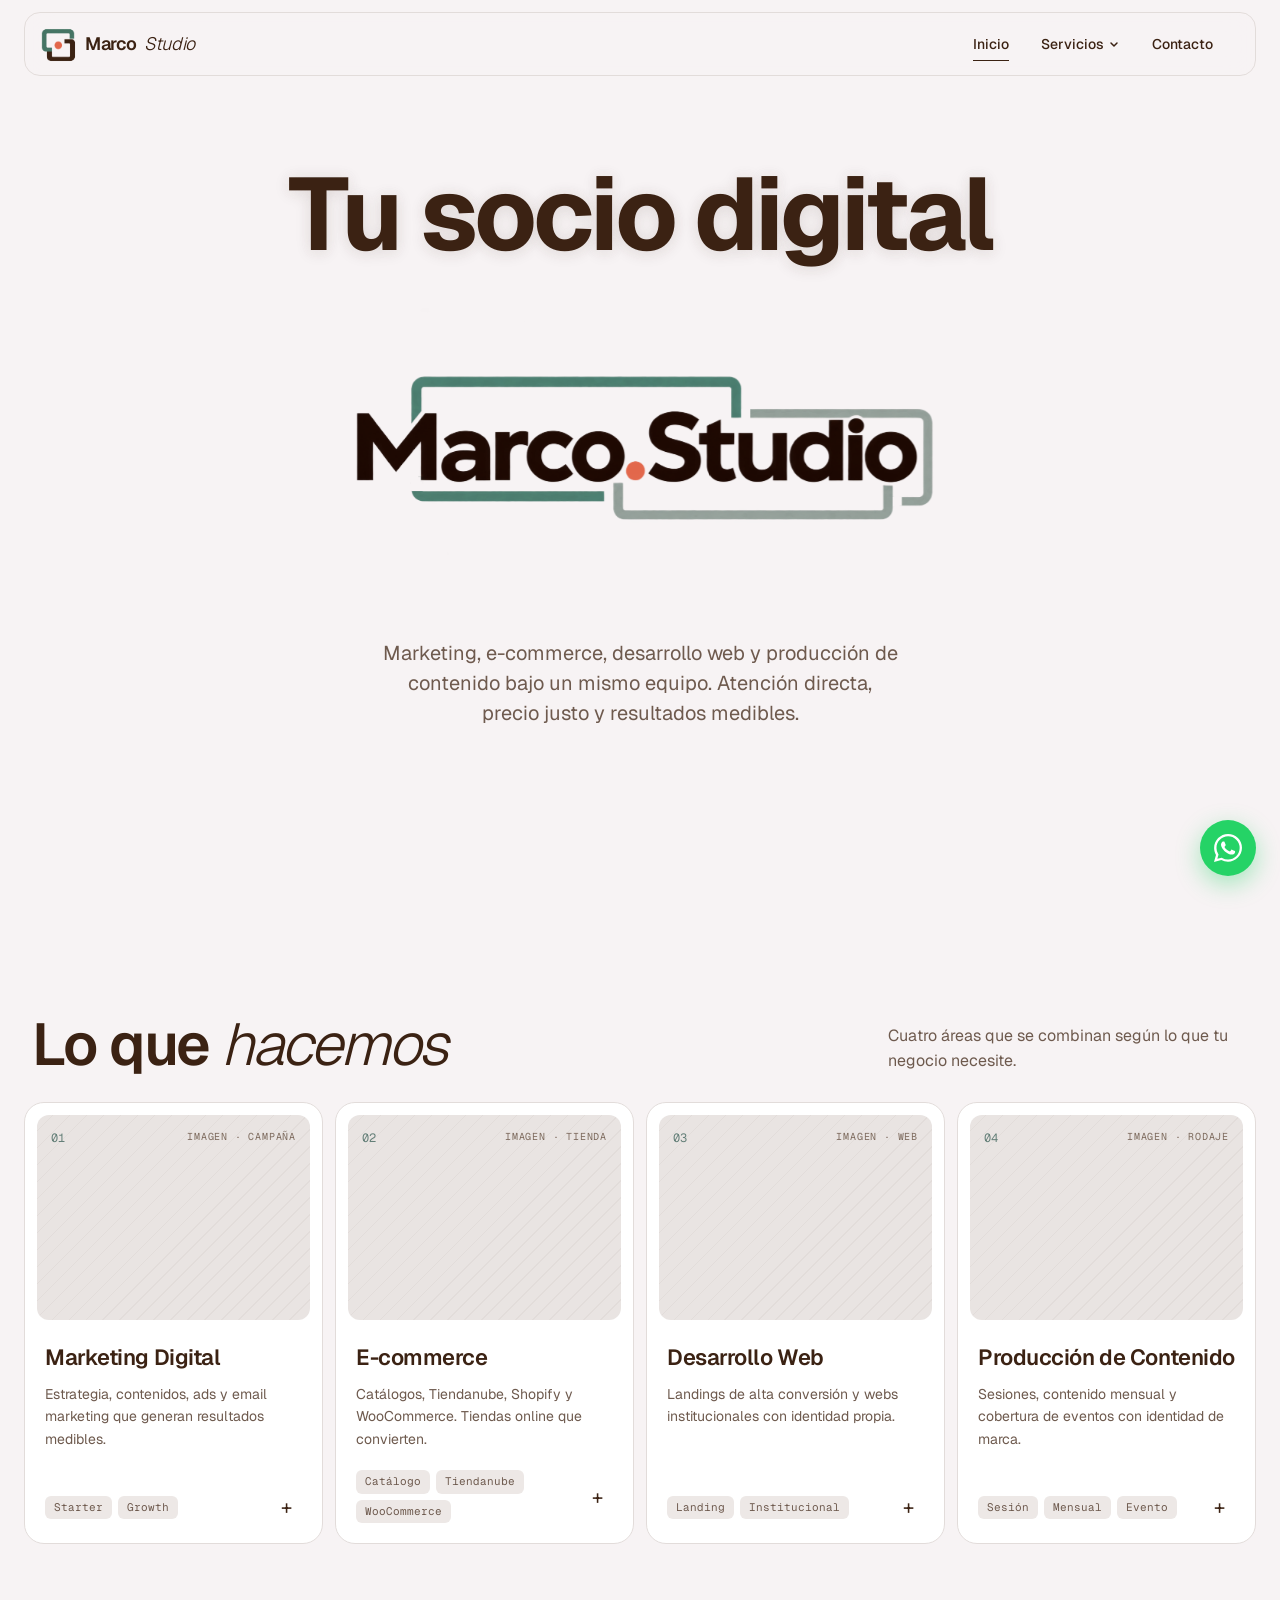
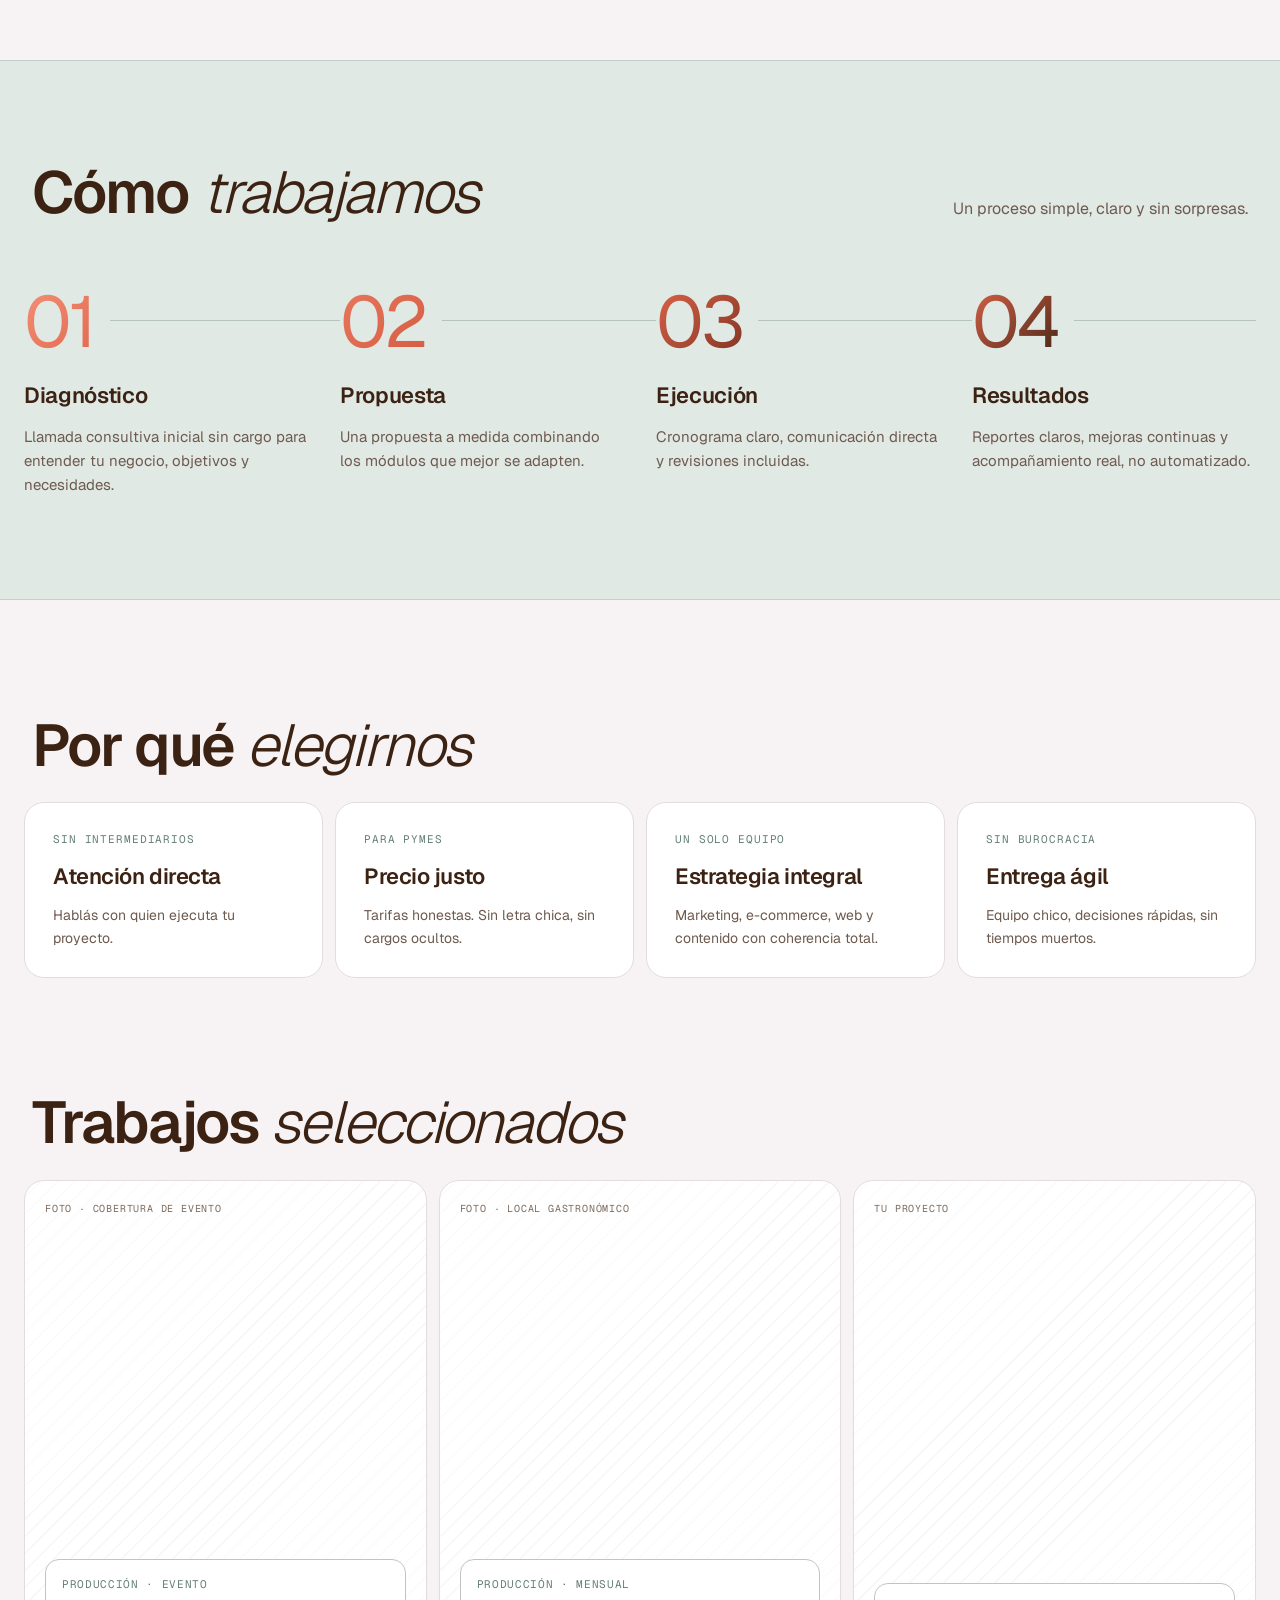
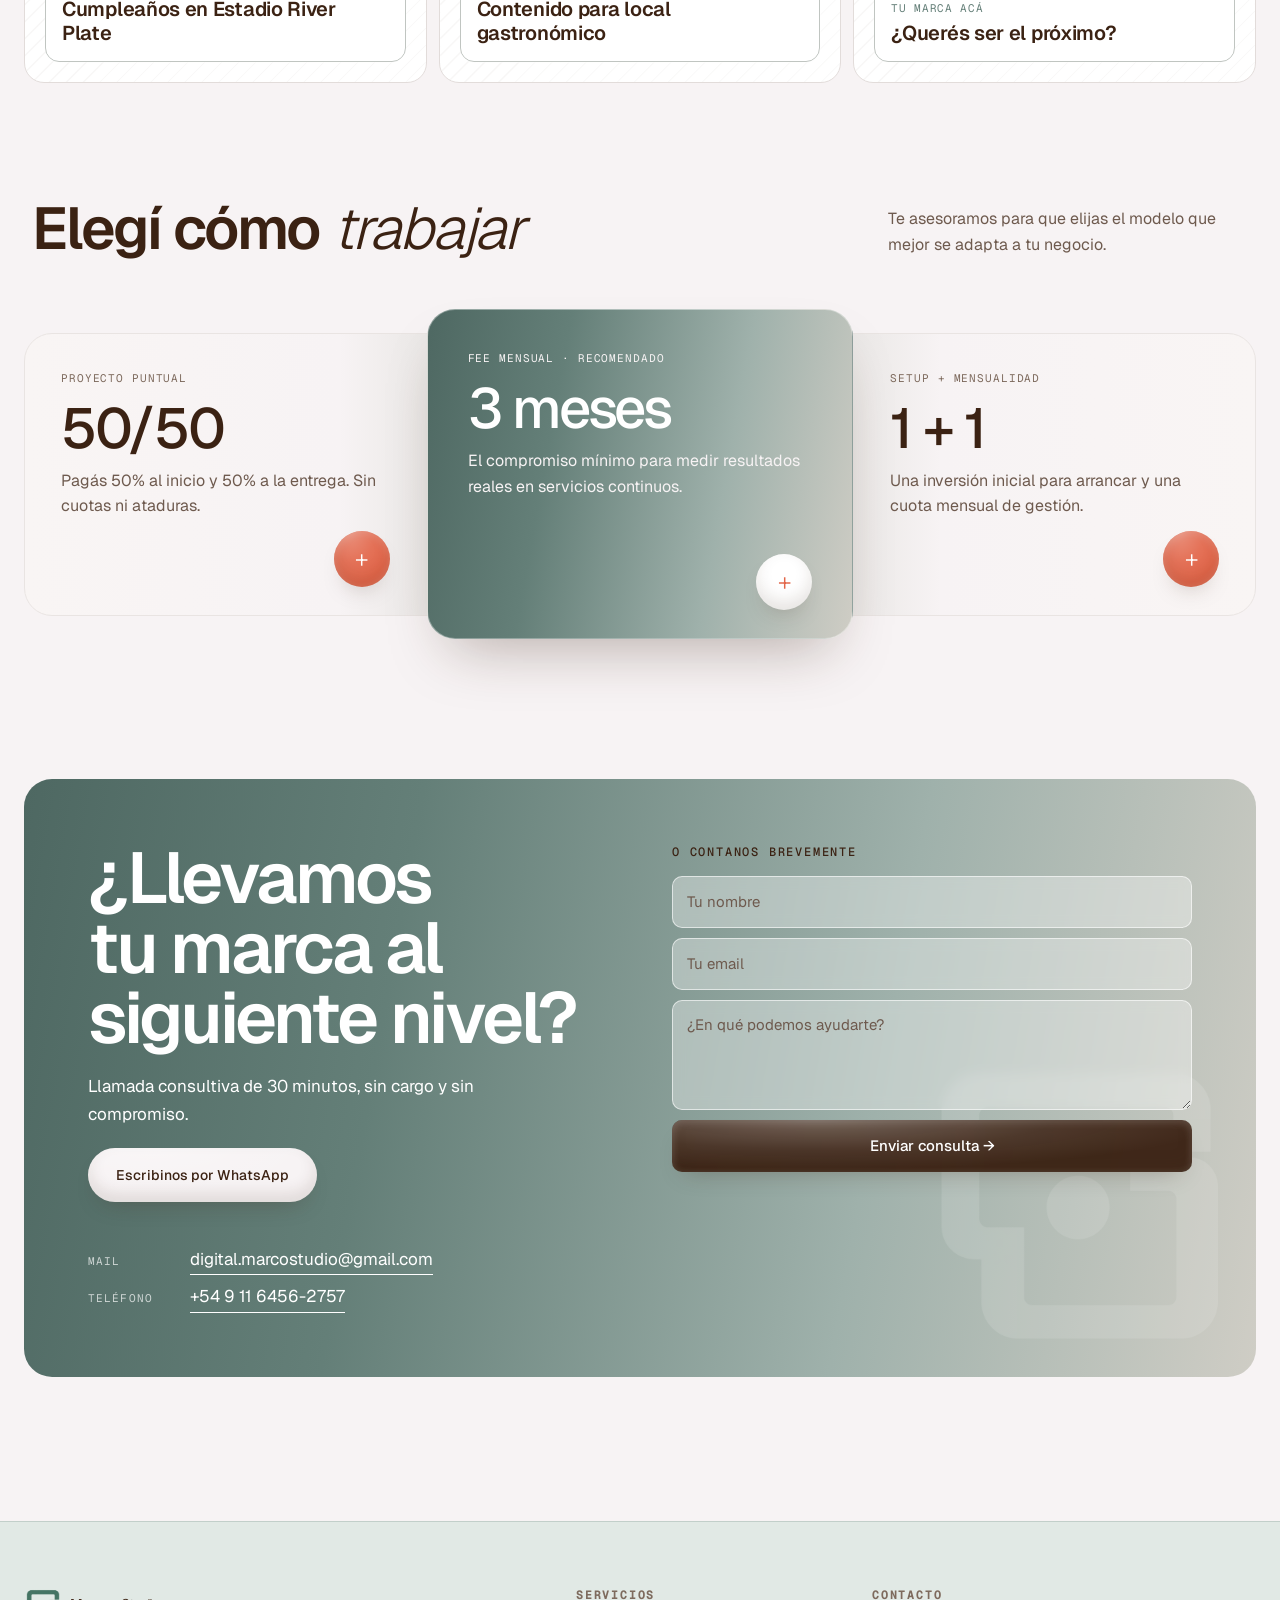
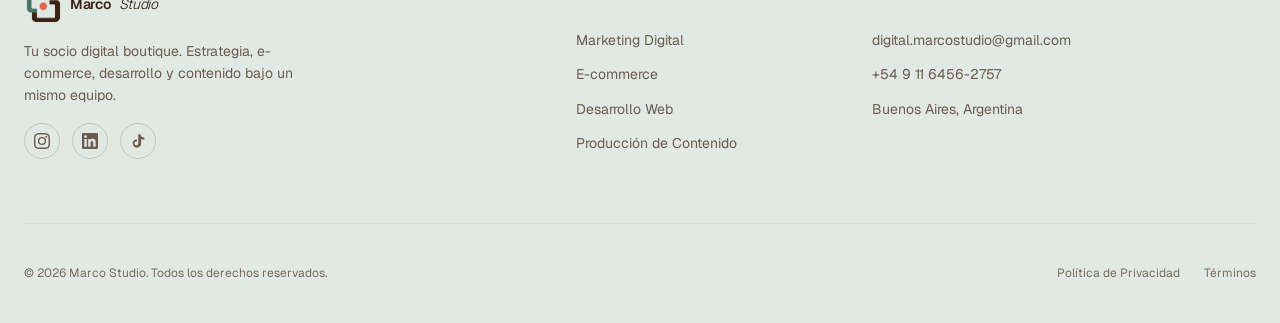
==== commit 35730fa6: "El + de la tarjeta cierra; contacto nuevo; sin botón Mail ni columna Empresa - El '+' de la tarjeta " ====
--- a/index.html
+++ b/index.html
@@ -132,12 +132,11 @@
               </div>
               <div class="service-card__foot">
                 <div class="service-card__mods"><span>Starter</span><span>Growth</span></div>
-                <span class="service-card__arrow" aria-hidden="true"><span>+</span></span>
+                <button type="button" class="service-card__arrow" aria-label="Cerrar" aria-hidden="true" tabindex="-1"><span>+</span></button>
               </div>
             </div>
             <div class="service-card__detail" id="detalle-marketing" role="region" aria-label="Marketing Digital" inert>
               <div class="detail">
-                <button type="button" class="detail__close"><span aria-hidden="true">×</span> Cerrar</button>
                 <div class="detail__intro d-item" style="--i: 9">
                   <p class="detail__lead">Estrategia, contenidos, ads y email marketing para que tu marca crezca con resultados medibles. Pensamos cada acción con criterio y medimos cada peso invertido.</p>
                   <a href="#contacto" class="btn btn--primary">Hablemos de tu marca →</a>
@@ -197,7 +196,7 @@
                   </div>
                   <div class="detail__cta-btns">
                     <a href="#contacto" class="btn btn--primary">Agendá una llamada</a>
-                    <a href="https://wa.me/541100000000" class="btn btn--secondary" target="_blank" rel="noopener">WhatsApp</a>
+                    <a href="https://wa.me/5491164562757" class="btn btn--secondary" target="_blank" rel="noopener">WhatsApp</a>
                   </div>
                 </div>
               </div>
@@ -212,12 +211,11 @@
               </div>
               <div class="service-card__foot">
                 <div class="service-card__mods"><span>Catálogo</span><span>Tiendanube</span><span>WooCommerce</span></div>
-                <span class="service-card__arrow" aria-hidden="true"><span>+</span></span>
+                <button type="button" class="service-card__arrow" aria-label="Cerrar" aria-hidden="true" tabindex="-1"><span>+</span></button>
               </div>
             </div>
             <div class="service-card__detail" id="detalle-ecommerce" role="region" aria-label="E-commerce" inert>
               <div class="detail">
-                <button type="button" class="detail__close"><span aria-hidden="true">×</span> Cerrar</button>
                 <div class="detail__intro d-item" style="--i: 9">
                   <p class="detail__lead">Desde catálogos profesionales con WhatsApp hasta tiendas completas en Tiendanube, Shopify o WooCommerce. Te ayudamos a elegir la plataforma correcta para tu negocio y la implementamos de punta a punta.</p>
                   <a href="#contacto" class="btn btn--primary">Quiero vender online →</a>
@@ -277,7 +275,7 @@
                   </div>
                   <div class="detail__cta-btns">
                     <a href="#contacto" class="btn btn--primary">Agendá una llamada</a>
-                    <a href="https://wa.me/541100000000" class="btn btn--secondary" target="_blank" rel="noopener">WhatsApp</a>
+                    <a href="https://wa.me/5491164562757" class="btn btn--secondary" target="_blank" rel="noopener">WhatsApp</a>
                   </div>
                 </div>
               </div>
@@ -292,12 +290,11 @@
               </div>
               <div class="service-card__foot">
                 <div class="service-card__mods"><span>Landing</span><span>Institucional</span></div>
-                <span class="service-card__arrow" aria-hidden="true"><span>+</span></span>
+                <button type="button" class="service-card__arrow" aria-label="Cerrar" aria-hidden="true" tabindex="-1"><span>+</span></button>
               </div>
             </div>
             <div class="service-card__detail" id="detalle-desarrollo" role="region" aria-label="Desarrollo Web" inert>
               <div class="detail">
-                <button type="button" class="detail__close"><span aria-hidden="true">×</span> Cerrar</button>
                 <div class="detail__intro d-item" style="--i: 9">
                   <p class="detail__lead">Landings de alta conversión para campañas puntuales y webs institucionales para representar tu negocio. Diseño a medida, optimizadas en velocidad y pensadas mobile-first.</p>
                   <a href="#contacto" class="btn btn--primary">Quiero mi web →</a>
@@ -357,7 +354,7 @@
                   </div>
                   <div class="detail__cta-btns">
                     <a href="#contacto" class="btn btn--primary">Agendá una llamada</a>
-                    <a href="https://wa.me/541100000000" class="btn btn--secondary" target="_blank" rel="noopener">WhatsApp</a>
+                    <a href="https://wa.me/5491164562757" class="btn btn--secondary" target="_blank" rel="noopener">WhatsApp</a>
                   </div>
                 </div>
               </div>
@@ -372,12 +369,11 @@
               </div>
               <div class="service-card__foot">
                 <div class="service-card__mods"><span>Sesión</span><span>Mensual</span><span>Evento</span></div>
-                <span class="service-card__arrow" aria-hidden="true"><span>+</span></span>
+                <button type="button" class="service-card__arrow" aria-label="Cerrar" aria-hidden="true" tabindex="-1"><span>+</span></button>
               </div>
             </div>
             <div class="service-card__detail" id="detalle-produccion" role="region" aria-label="Producción de Contenido" inert>
               <div class="detail">
-                <button type="button" class="detail__close"><span aria-hidden="true">×</span> Cerrar</button>
                 <div class="detail__intro d-item" style="--i: 6">
                   <p class="detail__lead">Producimos el contenido que tu marca necesita: sesiones puntuales, contenido recurrente cada mes y cobertura completa de eventos. Equipo profesional, edición con identidad y entrega lista para publicar.</p>
                   <a href="#contacto" class="btn btn--primary">Hablemos de tu marca →</a>
@@ -422,7 +418,7 @@
                   </div>
                   <div class="detail__cta-btns">
                     <a href="#contacto" class="btn btn--primary">Agendá una llamada</a>
-                    <a href="https://wa.me/541100000000" class="btn btn--secondary" target="_blank" rel="noopener">WhatsApp</a>
+                    <a href="https://wa.me/5491164562757" class="btn btn--secondary" target="_blank" rel="noopener">WhatsApp</a>
                   </div>
                 </div>
               </div>
@@ -568,9 +564,12 @@
             <h2 class="home-cta__title">¿Llevamos tu marca al siguiente nivel?</h2>
             <p style="font-size: 1.0625rem; max-width: 420px;">Llamada consultiva de 30 minutos, sin cargo y sin compromiso.</p>
             <div class="home-cta__btns">
-              <a href="https://wa.me/541100000000" target="_blank" class="btn btn--light">Escribinos por WhatsApp</a>
-              <a href="mailto:hola@marcostudio.com.ar" class="btn btn--outline-light">Mail</a>
-            </div>
+              <a href="https://wa.me/5491164562757" target="_blank" class="btn btn--light">Escribinos por WhatsApp</a>
+            </div>
+            <ul class="home-cta__info">
+              <li><span>Mail</span><a href="mailto:digital.marcostudio@gmail.com">digital.marcostudio@gmail.com</a></li>
+              <li><span>Teléfono</span><a href="https://wa.me/5491164562757" target="_blank" rel="noopener">+54 9 11 6456-2757</a></li>
+            </ul>
           </div>
           <form class="home-cta__form contact-form">
             <span class="eyebrow">O contanos brevemente</span>
@@ -613,17 +612,10 @@
         </div>
 
         <div class="footer-col">
-          <h4>Empresa</h4>
-          <ul>
-            <li><a href="#contacto">Contacto</a></li>
-          </ul>
-        </div>
-
-        <div class="footer-col">
           <h4>Contacto</h4>
           <ul>
-            <li><a href="mailto:hola@marcostudio.com.ar">hola@marcostudio.com.ar</a></li>
-            <li><a href="https://wa.me/541100000000">+54 11 0000-0000</a></li>
+            <li><a href="mailto:digital.marcostudio@gmail.com">digital.marcostudio@gmail.com</a></li>
+            <li><a href="https://wa.me/5491164562757">+54 9 11 6456-2757</a></li>
             <li>Buenos Aires, Argentina</li>
           </ul>
         </div>
@@ -640,7 +632,7 @@
   </footer>
 
   <!-- WhatsApp Float -->
-  <a href="https://wa.me/541100000000" class="wa-float" target="_blank" aria-label="WhatsApp">
+  <a href="https://wa.me/5491164562757" class="wa-float" target="_blank" aria-label="WhatsApp">
     <svg width="28" height="28" viewBox="0 0 24 24" fill="white">
       <path d="M20.5 3.5A11.94 11.94 0 0012.04 0C5.46 0 .1 5.36.1 11.94c0 2.1.55 4.16 1.6 5.97L0 24l6.27-1.65a11.91 11.91 0 005.77 1.47h.01c6.58 0 11.94-5.36 11.94-11.94 0-3.19-1.24-6.19-3.49-8.38zm-8.46 18.36h-.01a9.9 9.9 0 01-5.05-1.38l-.36-.22-3.74.98 1-3.65-.24-.37a9.92 9.92 0 01-1.52-5.28c0-5.47 4.46-9.93 9.93-9.93 2.65 0 5.14 1.03 7.02 2.91a9.86 9.86 0 012.91 7.02c0 5.48-4.46 9.92-9.94 9.92zm5.45-7.43c-.3-.15-1.77-.87-2.04-.97-.27-.1-.47-.15-.67.15-.2.3-.77.97-.94 1.17-.17.2-.35.22-.65.07-.3-.15-1.26-.46-2.4-1.48-.89-.79-1.49-1.77-1.66-2.07-.17-.3-.02-.46.13-.61.13-.13.3-.35.45-.52.15-.17.2-.3.3-.5.1-.2.05-.37-.02-.52-.07-.15-.67-1.62-.92-2.21-.24-.58-.49-.5-.67-.51-.17-.01-.37-.01-.57-.01-.2 0-.52.07-.79.37-.27.3-1.04 1.01-1.04 2.48 0 1.46 1.07 2.88 1.21 3.08.15.2 2.1 3.21 5.09 4.5.71.31 1.26.49 1.7.63.71.23 1.36.19 1.87.12.57-.09 1.77-.72 2.02-1.42.25-.7.25-1.3.17-1.42-.07-.13-.27-.2-.57-.35z"/>
     </svg>
--- a/css/style.css
+++ b/css/style.css
@@ -657,7 +657,7 @@
 
 .footer-grid {
   display: grid;
-  grid-template-columns: 2fr 1fr 1fr 1.5fr;
+  grid-template-columns: 2fr 1fr 1.5fr;
   gap: var(--space-lg);
   margin-bottom: var(--space-xl);
 }
--- a/css/home.css
+++ b/css/home.css
@@ -229,6 +229,7 @@
 
 /* ---------- SERVICIOS ---------- */
 .services-grid {
+  position: relative;
   display: grid;
   grid-template-columns: repeat(auto-fit, minmax(min(100%, 270px), 1fr));
   gap: 0.75rem;
@@ -361,6 +362,11 @@
 }
 
 .service-card__arrow {
+  border: 0;
+  padding: 0;
+  font-family: inherit;
+  color: inherit;
+  cursor: pointer;
   width: 32px;
   height: 32px;
   flex-shrink: 0;
@@ -376,86 +382,80 @@
 /* ---------- SERVICIOS: modo "abierto" (todo ocurre en la misma página) ---------- */
 .service-card__detail { display: none; }
 
-.services-grid.has-active { grid-template-columns: repeat(3, minmax(0, 1fr)); }
+/* Las otras tres desaparecen; la elegida va al centro y se despliega hacia abajo */
+.services-grid.has-active .service-card:not(.is-active) { display: none; }
 
 .service-card.is-active {
   grid-column: 1 / -1;
-  order: -1;
-  display: grid;
-  grid-template-columns: var(--card-w, 290px) minmax(0, 1fr);
-  background-color: var(--color-surface);
+  display: block;
   background-size: 100% 0%;
+  will-change: auto;   /* sin contexto de apilado propio: las piezas pueden pasar por encima del fantasma */
 }
 .service-card.is-active,
 .service-card.is-active:hover,
 .service-card.is-active:active,
 .service-card.is-active.is-touched {
   transform: none !important;
-  background-size: 100% 0% !important;
-  border-color: var(--color-accent);
+  background: var(--color-bg) !important;   /* opaco: tapa el logo fijo del fondo */
+  border-color: transparent;
   box-shadow: none;
 }
+/* La tarjeta se "desarma": ya no hay caja, las piezas quedan centradas como encabezado */
 .service-card.is-active .service-card__main {
+  width: min(100%, 780px);
   height: auto;
-  align-self: start;
-  position: sticky;
-  top: 104px;
-}
-.service-card.is-active .service-card__desc { margin-bottom: 0.25rem; }
+  margin: 0 auto;
+  align-items: center;
+  text-align: center;
+  gap: 1.1rem;
+  padding: 0.75rem 0 0;
+}
+.service-card.is-active .service-card__main > * { position: relative; z-index: 5; }
+.service-card.is-active .service-card__media { width: 100%; aspect-ratio: 21 / 8; }
+.service-card.is-active .service-card__body { align-items: center; padding: 0; gap: 0.75rem; }
+.service-card.is-active .service-card__title { font-size: clamp(2rem, 4.4vw, 3.25rem); line-height: 1; letter-spacing: -0.035em; }
+.service-card.is-active .service-card__desc { max-width: 46ch; font-size: 1rem; }
+.service-card.is-active .service-card__foot { margin-top: 0; padding: 0; justify-content: center; gap: 0.875rem; }
+.card-ghost {
+  position: absolute;
+  z-index: 3;
+  pointer-events: none;
+  overflow: hidden;
+  border-radius: 20px;
+  border: 1px solid var(--color-accent);
+  background: var(--gradient-hover);
+  box-shadow: 0 24px 48px -28px rgba(59, 34, 19, 0.3);
+}
+.card-ghost .service-card__main { height: 100%; }
+.card-ghost .service-card__arrow { background-color: var(--color-coral); color: #fff; }
 .service-card.is-active .service-card__arrow {
   background-color: var(--color-coral);
   color: #fff;
 }
+.service-card.is-active .service-card__arrow:hover { background-color: #C9503A; }
+.service-card.is-active .service-card__arrow:focus-visible { outline: 2px solid var(--color-ink); outline-offset: 3px; }
 .service-card__arrow span { display: block; transition: transform 0.5s cubic-bezier(0.16, 1, 0.3, 1); }
 .service-card.is-active .service-card__arrow span { transform: rotate(45deg); }
 .service-card.is-active .service-card__detail { display: block; }
 
-/* Las otras tres quedan como tiras compactas debajo */
-.services-grid.has-active .service-card:not(.is-active) .service-card__desc,
-.services-grid.has-active .service-card:not(.is-active) .service-card__mods { display: none; }
-.services-grid.has-active .service-card:not(.is-active) .service-card__main { gap: 0.75rem; }
-.services-grid.has-active .service-card:not(.is-active) .service-card__media { aspect-ratio: 16 / 5; }
-.services-grid.has-active .service-card:not(.is-active) .service-card__title { font-size: 1.125rem; }
-.services-grid.has-active .service-card:not(.is-active) .service-card__foot { margin-top: 0; justify-content: flex-end; }
-.services-grid.has-active .service-card:not(.is-active) .service-card__body { padding-top: 0; }
-
 /* Contenido desplegado */
 .detail {
-  position: relative;
   display: flex;
   flex-direction: column;
-  gap: clamp(2rem, 4vw, 2.75rem);
-  padding: clamp(1.5rem, 3vw, 2.25rem) clamp(1.25rem, 3vw, 2.5rem) clamp(1.5rem, 3vw, 2.25rem) clamp(0.5rem, 1.5vw, 1.25rem);
-}
-
-.detail__close {
-  position: absolute;
-  z-index: 3;
-  top: clamp(1rem, 2.5vw, 1.75rem);
-  right: clamp(1rem, 2.5vw, 1.75rem);
-  display: inline-flex;
-  align-items: center;
-  gap: 0.4rem;
-  padding: 0.5rem 1rem;
-  border-radius: 999px;
-  border: 1px solid var(--color-line-strong);
-  background: transparent;
-  font: inherit;
-  font-size: var(--fs-small);
-  color: var(--color-ink);
-  cursor: pointer;
-  transition: background-color 0.3s ease, color 0.3s ease, border-color 0.3s ease;
-}
-.detail__close span { font-size: 1.125rem; line-height: 1; transition: transform 0.4s cubic-bezier(0.16, 1, 0.3, 1); }
-.detail__close:hover { background: var(--color-coral); border-color: var(--color-coral); color: #fff; }
-.detail__close:hover span { transform: rotate(90deg); }
-
-.detail__intro { display: flex; flex-direction: column; align-items: flex-start; gap: 1.5rem; padding-right: 6.5rem; }
+  gap: clamp(2.25rem, 4.5vw, 3.25rem);
+  width: min(100%, 1020px);
+  margin: clamp(1.25rem, 3vw, 2rem) auto 0;
+  padding: clamp(1.5rem, 3vw, 2.5rem) clamp(1rem, 3vw, 2rem) clamp(1.75rem, 3vw, 2.5rem);
+  border-top: 1px solid var(--color-line);
+}
+
+.detail__intro { display: flex; flex-direction: column; align-items: center; text-align: center; gap: 1.5rem; }
 .detail__lead {
   font-size: clamp(1.0625rem, 1.5vw, 1.3125rem);
   line-height: 1.55;
   color: var(--color-ink);
   max-width: 62ch;
+  margin: 0 auto;
 }
 
 .detail__kicker {
@@ -466,8 +466,10 @@
   text-transform: uppercase;
   color: var(--color-accent);
   margin-bottom: 0.5rem;
+  text-align: center;
 }
 .detail__heading {
+  text-align: center;
   font-family: var(--font-display);
   font-weight: 600;
   font-size: clamp(1.5rem, 2.6vw, 2.125rem);
@@ -524,6 +526,7 @@
   flex-wrap: wrap;
   align-items: center;
   justify-content: space-between;
+  text-align: left;
   gap: 1.5rem;
   padding: clamp(1.5rem, 3vw, 2.25rem);
   border-radius: 18px;
@@ -538,30 +541,17 @@
 /* Los bloques entran escalonados cuando se abre la tarjeta */
 .service-card.is-active .d-item {
   animation: detail-in 0.8s cubic-bezier(0.16, 1, 0.3, 1) both;
-  animation-delay: calc(0.35s + var(--i, 0) * 0.07s);
+  animation-delay: calc(0.6s + var(--i, 0) * 0.07s);
 }
 @keyframes detail-in {
   from { opacity: 0; transform: translateY(22px); }
   to { opacity: 1; transform: none; }
 }
 
-@media (max-width: 1000px) {
-  .service-card.is-active { grid-template-columns: minmax(0, 1fr); }
-  .service-card.is-active .service-card__main { position: relative; top: auto; }
-  .service-card.is-active .service-card__media { aspect-ratio: 16 / 7; }
-  .detail { padding: 0.5rem clamp(1rem, 4vw, 1.5rem) 1.5rem; }
-  .detail__close { top: auto; right: auto; position: relative; align-self: flex-start; order: -1; }
-  .detail__intro { padding-right: 0; }
-}
-
 @media (max-width: 700px) {
-  .services-grid.has-active { grid-template-columns: minmax(0, 1fr); }
   .problems { grid-template-columns: minmax(0, 1fr); }
-  .services-grid.has-active .service-card:not(.is-active) .service-card__main { flex-direction: row; align-items: center; gap: 0.875rem; }
-  .services-grid.has-active .service-card:not(.is-active) .service-card__media { aspect-ratio: auto; width: 64px; height: 64px; flex-shrink: 0; padding: 0.5rem; }
-  .services-grid.has-active .service-card:not(.is-active) .service-card__media span:last-child { display: none; }
-  .services-grid.has-active .service-card:not(.is-active) .service-card__body { flex: 1; padding: 0; }
-  .services-grid.has-active .service-card:not(.is-active) .service-card__foot { padding: 0 0.5rem 0 0; }
+  .detail__cta { flex-direction: column; align-items: flex-start; }
+  .detail__cta-btns { width: 100%; }
   .detail__cta-btns .btn { flex: 1 1 auto; justify-content: center; }
 }
 
@@ -917,6 +907,26 @@
   flex-wrap: wrap;
   gap: 0.625rem;
 }
+
+.home-cta__info {
+  list-style: none;
+  margin: 1.5rem 0 0;
+  padding: 0;
+  display: flex;
+  flex-direction: column;
+  gap: 0.5rem;
+}
+.home-cta__info li { display: flex; flex-wrap: wrap; gap: 0.25rem 0.875rem; align-items: baseline; }
+.home-cta__info span {
+  min-width: 5.5rem;
+  font-family: var(--font-mono);
+  font-size: 0.6875rem;
+  letter-spacing: 0.1em;
+  text-transform: uppercase;
+  opacity: 0.7;
+}
+.home-cta__info a { font-size: 1.0625rem; border-bottom: 1px solid currentColor; padding-bottom: 1px; }
+.home-cta__info a:hover { opacity: 0.8; }
 
 .btn--light {
   background: #F7F3F4;
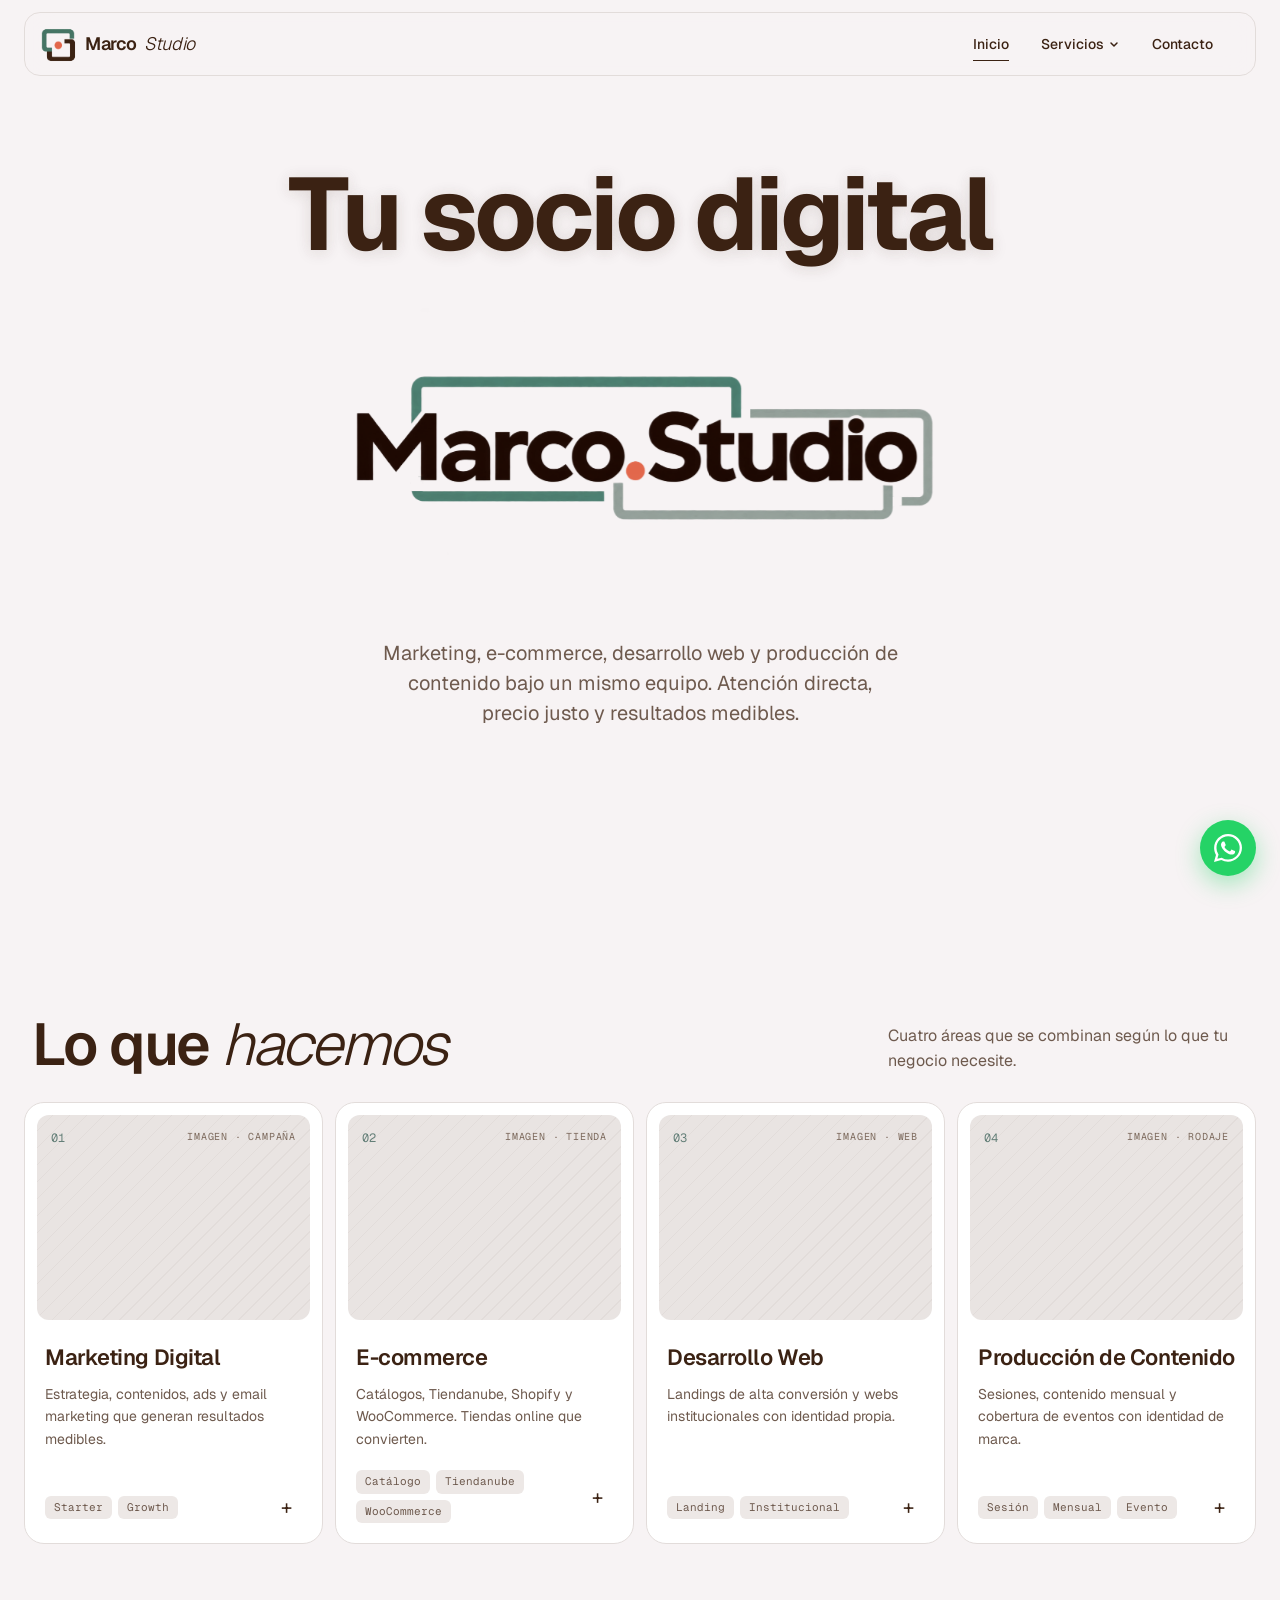
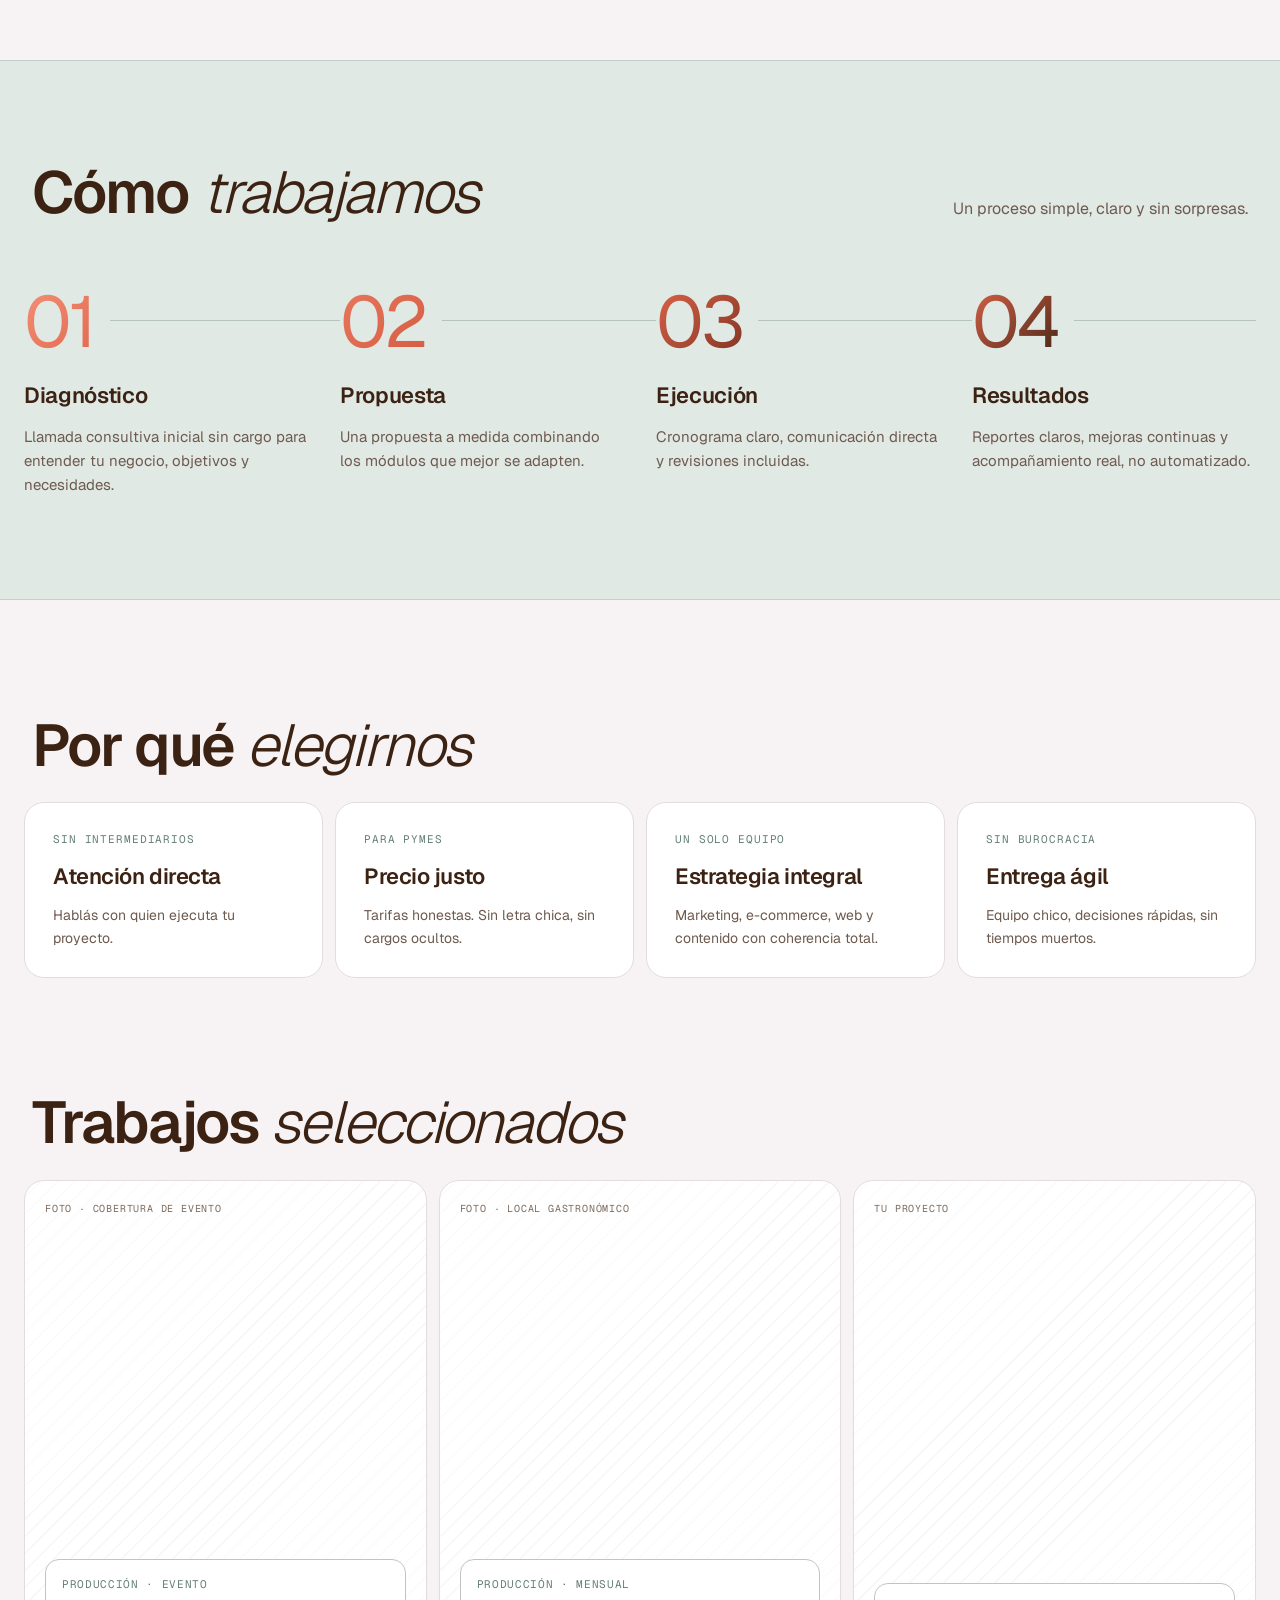
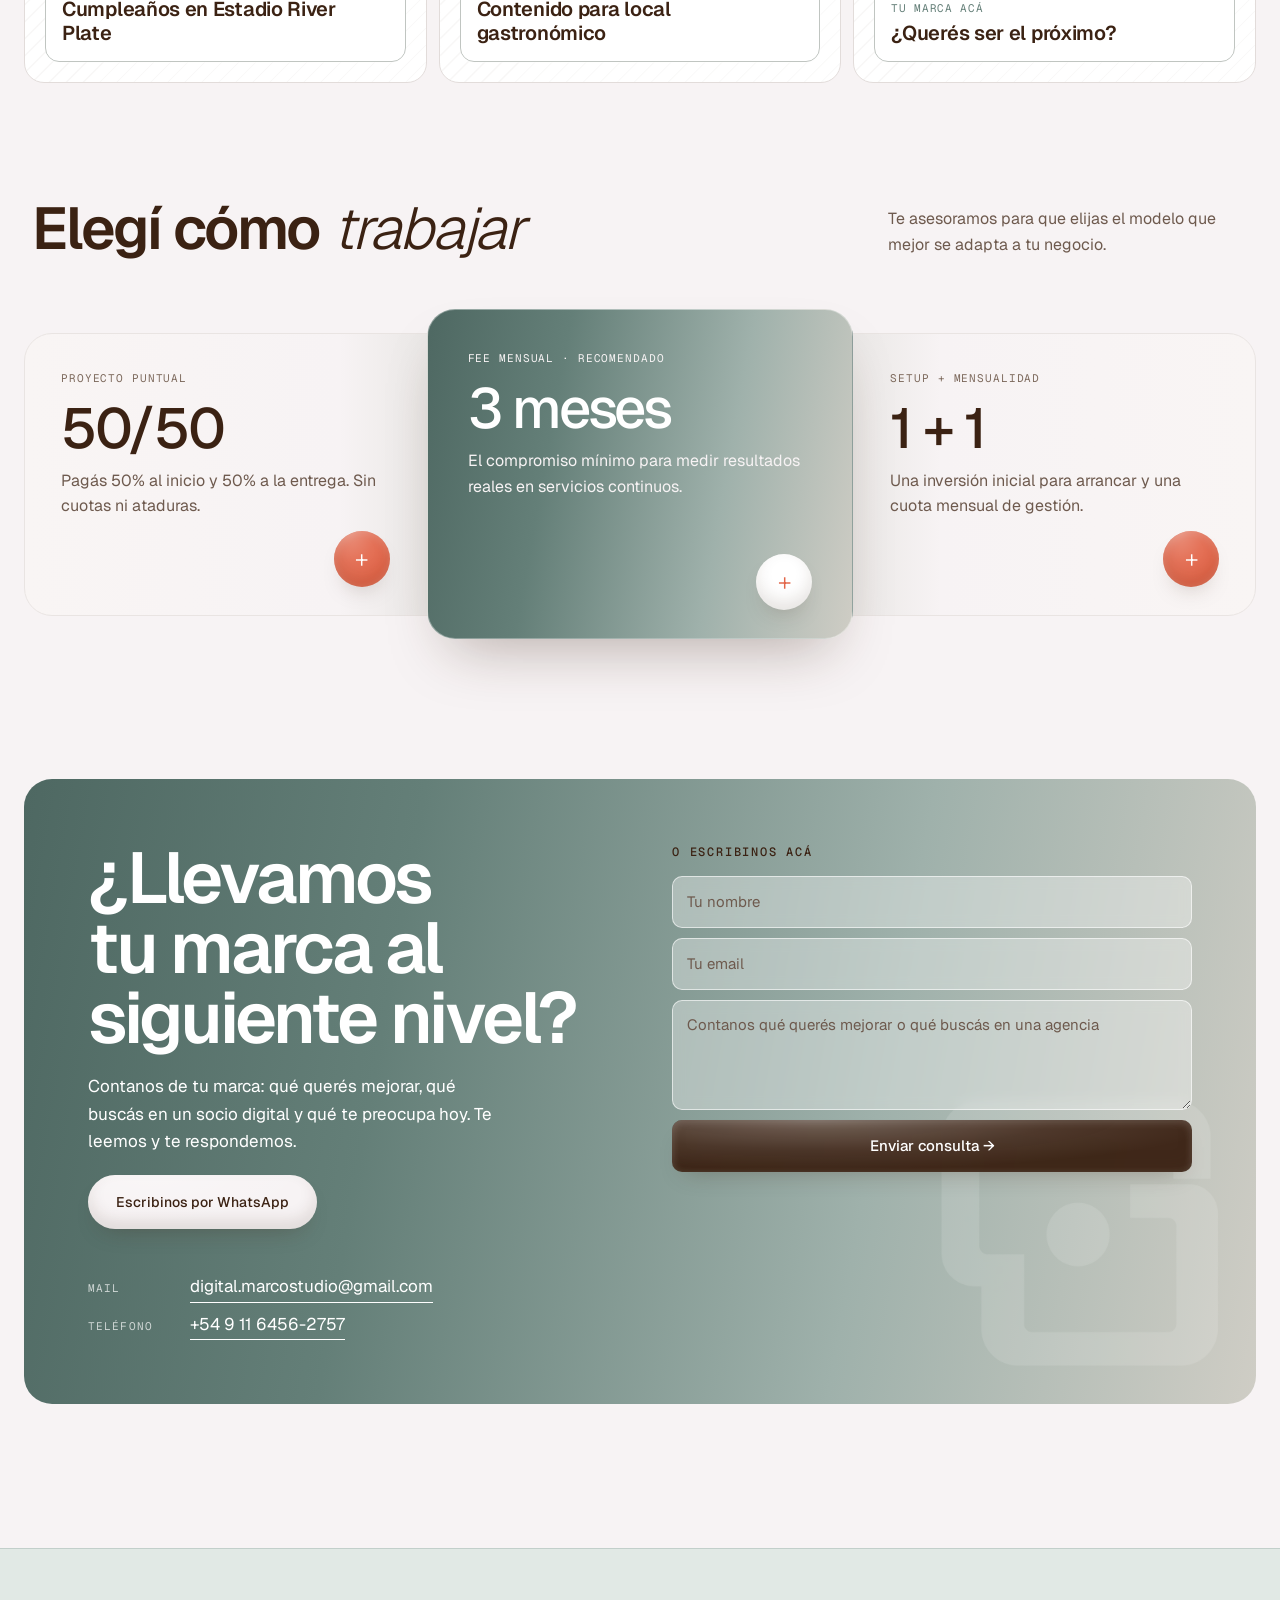
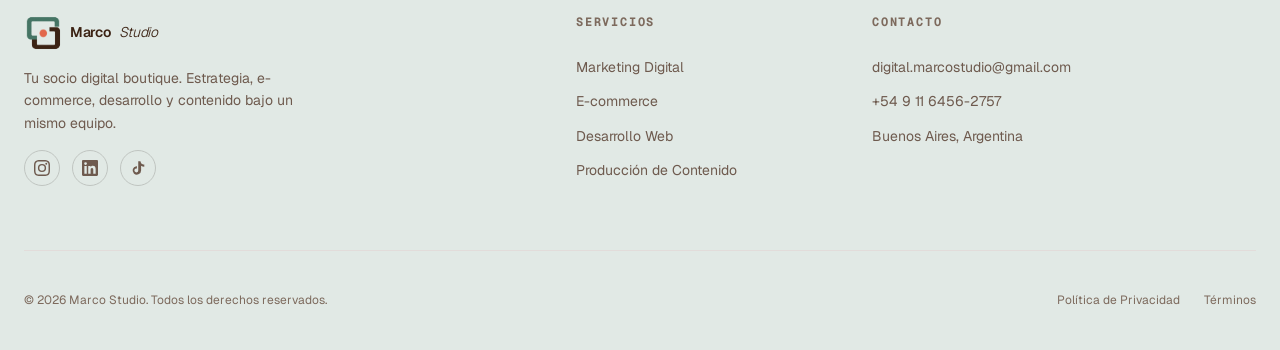
==== commit 5da38afd: "Copy: se reemplaza 'llamada consultiva sin cargo' por un enfoque de escucha (contanos de tu marca) C" ====
--- a/index.html
+++ b/index.html
@@ -137,11 +137,7 @@
             </div>
             <div class="service-card__detail" id="detalle-marketing" role="region" aria-label="Marketing Digital" inert>
               <div class="detail">
-                <div class="detail__intro d-item" style="--i: 9">
-                  <p class="detail__lead">Estrategia, contenidos, ads y email marketing para que tu marca crezca con resultados medibles. Pensamos cada acción con criterio y medimos cada peso invertido.</p>
-                  <a href="#contacto" class="btn btn--primary">Hablemos de tu marca →</a>
-                </div>
-                <div class="detail__block">
+                <div class="detail__block detail__block--lead">
                   <span class="detail__kicker">Problemas que escuchamos</span>
                   <h4 class="detail__heading">Qué <em>resolvemos</em></h4>
                   <div class="problems">
@@ -192,11 +188,10 @@
                 <div class="detail__cta d-item" style="--i: 10">
                   <div>
                     <h4 class="detail__cta-title">¿Querés escalar tu <em>marca digital</em>?</h4>
-                    <p class="detail__cta-sub">Llamada consultiva de 30 min, sin cargo. Te decimos honestamente si podemos ayudarte y cómo.</p>
+                    <p class="detail__cta-sub">Contanos de tu marca: qué querés mejorar, qué no te está funcionando y hacia dónde querés llegar. Nosotros escuchamos y te proponemos el camino.</p>
                   </div>
                   <div class="detail__cta-btns">
-                    <a href="#contacto" class="btn btn--primary">Agendá una llamada</a>
-                    <a href="https://wa.me/5491164562757" class="btn btn--secondary" target="_blank" rel="noopener">WhatsApp</a>
+                    <a href="#contacto-card" class="btn btn--primary">Hablemos de tu marca →</a>
                   </div>
                 </div>
               </div>
@@ -216,11 +211,7 @@
             </div>
             <div class="service-card__detail" id="detalle-ecommerce" role="region" aria-label="E-commerce" inert>
               <div class="detail">
-                <div class="detail__intro d-item" style="--i: 9">
-                  <p class="detail__lead">Desde catálogos profesionales con WhatsApp hasta tiendas completas en Tiendanube, Shopify o WooCommerce. Te ayudamos a elegir la plataforma correcta para tu negocio y la implementamos de punta a punta.</p>
-                  <a href="#contacto" class="btn btn--primary">Quiero vender online →</a>
-                </div>
-                <div class="detail__block">
+                <div class="detail__block detail__block--lead">
                   <span class="detail__kicker">Problemas que escuchamos</span>
                   <h4 class="detail__heading">Qué <em>resolvemos</em></h4>
                   <div class="problems">
@@ -271,11 +262,10 @@
                 <div class="detail__cta d-item" style="--i: 10">
                   <div>
                     <h4 class="detail__cta-title">¿Listos para <em>vender online</em>?</h4>
-                    <p class="detail__cta-sub">Llamada consultiva de 30 min, sin cargo. Te decimos honestamente qué plataforma te conviene.</p>
+                    <p class="detail__cta-sub">Contanos qué vendés, cómo vendés hoy y qué te frena. Con eso te ayudamos a elegir la plataforma y el camino para crecer.</p>
                   </div>
                   <div class="detail__cta-btns">
-                    <a href="#contacto" class="btn btn--primary">Agendá una llamada</a>
-                    <a href="https://wa.me/5491164562757" class="btn btn--secondary" target="_blank" rel="noopener">WhatsApp</a>
+                    <a href="#contacto-card" class="btn btn--primary">Quiero vender online →</a>
                   </div>
                 </div>
               </div>
@@ -295,11 +285,7 @@
             </div>
             <div class="service-card__detail" id="detalle-desarrollo" role="region" aria-label="Desarrollo Web" inert>
               <div class="detail">
-                <div class="detail__intro d-item" style="--i: 9">
-                  <p class="detail__lead">Landings de alta conversión para campañas puntuales y webs institucionales para representar tu negocio. Diseño a medida, optimizadas en velocidad y pensadas mobile-first.</p>
-                  <a href="#contacto" class="btn btn--primary">Quiero mi web →</a>
-                </div>
-                <div class="detail__block">
+                <div class="detail__block detail__block--lead">
                   <span class="detail__kicker">Problemas que escuchamos</span>
                   <h4 class="detail__heading">Qué <em>resolvemos</em></h4>
                   <div class="problems">
@@ -350,11 +336,10 @@
                 <div class="detail__cta d-item" style="--i: 10">
                   <div>
                     <h4 class="detail__cta-title">¿Listos para tener una web <em>que enamore</em>?</h4>
-                    <p class="detail__cta-sub">Llamada consultiva de 30 min, sin cargo. Te asesoramos sobre qué te conviene.</p>
+                    <p class="detail__cta-sub">Contanos qué necesita tu negocio de su web: qué querés comunicar, a quién y qué buscás lograr. Nosotros lo hacemos realidad.</p>
                   </div>
                   <div class="detail__cta-btns">
-                    <a href="#contacto" class="btn btn--primary">Agendá una llamada</a>
-                    <a href="https://wa.me/5491164562757" class="btn btn--secondary" target="_blank" rel="noopener">WhatsApp</a>
+                    <a href="#contacto-card" class="btn btn--primary">Quiero mi web →</a>
                   </div>
                 </div>
               </div>
@@ -374,11 +359,7 @@
             </div>
             <div class="service-card__detail" id="detalle-produccion" role="region" aria-label="Producción de Contenido" inert>
               <div class="detail">
-                <div class="detail__intro d-item" style="--i: 6">
-                  <p class="detail__lead">Producimos el contenido que tu marca necesita: sesiones puntuales, contenido recurrente cada mes y cobertura completa de eventos. Equipo profesional, edición con identidad y entrega lista para publicar.</p>
-                  <a href="#contacto" class="btn btn--primary">Hablemos de tu marca →</a>
-                </div>
-                <div class="detail__block">
+                <div class="detail__block detail__block--lead">
                   <span class="detail__kicker">Problemas que escuchamos</span>
                   <h4 class="detail__heading">Qué <em>resolvemos</em></h4>
                   <div class="problems">
@@ -414,11 +395,10 @@
                 <div class="detail__cta d-item" style="--i: 7">
                   <div>
                     <h4 class="detail__cta-title">¿Listos para subir el nivel <em>visual</em>?</h4>
-                    <p class="detail__cta-sub">Llamada consultiva de 30 min, sin cargo. Te decimos qué paquete te conviene.</p>
+                    <p class="detail__cta-sub">Contanos qué querés mostrar de tu marca, qué contenido te falta y qué buscás transmitir. Armamos juntos lo que mejor te represente.</p>
                   </div>
                   <div class="detail__cta-btns">
-                    <a href="#contacto" class="btn btn--primary">Agendá una llamada</a>
-                    <a href="https://wa.me/5491164562757" class="btn btn--secondary" target="_blank" rel="noopener">WhatsApp</a>
+                    <a href="#contacto-card" class="btn btn--primary">Hablemos de tu marca →</a>
                   </div>
                 </div>
               </div>
@@ -559,10 +539,10 @@
     <!-- CONTACTO -->
     <section id="contacto" class="home-section">
       <div class="container">
-        <div class="home-cta reveal">
+        <div id="contacto-card" class="home-cta reveal">
           <div class="home-cta__text">
             <h2 class="home-cta__title">¿Llevamos tu marca al siguiente nivel?</h2>
-            <p style="font-size: 1.0625rem; max-width: 420px;">Llamada consultiva de 30 minutos, sin cargo y sin compromiso.</p>
+            <p style="font-size: 1.0625rem; max-width: 420px;">Contanos de tu marca: qué querés mejorar, qué buscás en un socio digital y qué te preocupa hoy. Te leemos y te respondemos.</p>
             <div class="home-cta__btns">
               <a href="https://wa.me/5491164562757" target="_blank" class="btn btn--light">Escribinos por WhatsApp</a>
             </div>
@@ -572,10 +552,10 @@
             </ul>
           </div>
           <form class="home-cta__form contact-form">
-            <span class="eyebrow">O contanos brevemente</span>
+            <span class="eyebrow">O escribinos acá</span>
             <input type="text" placeholder="Tu nombre" required>
             <input type="email" placeholder="Tu email" required>
-            <textarea rows="4" placeholder="¿En qué podemos ayudarte?"></textarea>
+            <textarea rows="4" placeholder="Contanos qué querés mejorar o qué buscás en una agencia"></textarea>
             <button type="submit">Enviar consulta →</button>
           </form>
         </div>
--- a/css/home.css
+++ b/css/home.css
@@ -449,15 +449,6 @@
   border-top: 1px solid var(--color-line);
 }
 
-.detail__intro { display: flex; flex-direction: column; align-items: center; text-align: center; gap: 1.5rem; }
-.detail__lead {
-  font-size: clamp(1.0625rem, 1.5vw, 1.3125rem);
-  line-height: 1.55;
-  color: var(--color-ink);
-  max-width: 62ch;
-  margin: 0 auto;
-}
-
 .detail__kicker {
   display: block;
   font-family: var(--font-mono);
@@ -479,23 +470,34 @@
 }
 .detail__heading em { font-style: italic; font-weight: 300; }
 
-.problems { display: grid; grid-template-columns: repeat(2, minmax(0, 1fr)); gap: 0.75rem; }
+.detail__block--lead .detail__kicker { color: var(--color-coral); }
+.detail__block--lead .detail__heading { font-size: clamp(2rem, 4.4vw, 3.25rem); margin-bottom: 1.75rem; }
+.problems { display: grid; grid-template-columns: repeat(2, minmax(0, 1fr)); gap: 1rem; }
 .problem {
-  padding: 1.25rem 1.375rem;
+  position: relative;
+  padding: 1.5rem 1.5rem 1.5rem 1.75rem;
   border-radius: 14px;
   background: #fff;
   border: 1px solid var(--color-line);
   transition: border-color 0.3s ease, transform 0.4s cubic-bezier(0.16, 1, 0.3, 1);
 }
-.problem:hover { border-color: var(--color-accent); transform: translateY(-3px); }
+.problem::before {
+  content: '';
+  position: absolute;
+  left: 0; top: 1.5rem; bottom: 1.5rem;
+  width: 3px;
+  border-radius: 0 3px 3px 0;
+  background: var(--color-coral);
+}
+.problem:hover { border-color: var(--color-accent); transform: translateY(-3px); box-shadow: 0 18px 36px -24px rgba(59, 34, 19, 0.3); }
 .problem__q {
   font-family: var(--font-display);
   font-style: italic;
-  font-size: 1.0625rem;
-  line-height: 1.3;
-  margin-bottom: 0.625rem;
-}
-.problem__a { color: var(--color-muted); font-size: var(--fs-small); line-height: 1.55; }
+  font-size: clamp(1.1875rem, 1.9vw, 1.5rem);
+  line-height: 1.25;
+  margin-bottom: 0.75rem;
+}
+.problem__a { color: var(--color-muted); font-size: 0.9375rem; line-height: 1.6; }
 
 .steps { list-style: none; margin: 0; padding: 0; display: grid; grid-template-columns: repeat(auto-fit, minmax(min(100%, 170px), 1fr)); gap: 1.25rem; }
 .step { padding-top: 1rem; border-top: 2px solid var(--color-line); transition: border-color 0.3s ease; }
@@ -1015,3 +1017,5 @@
     padding: 1.75rem;
   }
 }
+
+#contacto-card { scroll-margin-top: 104px; }
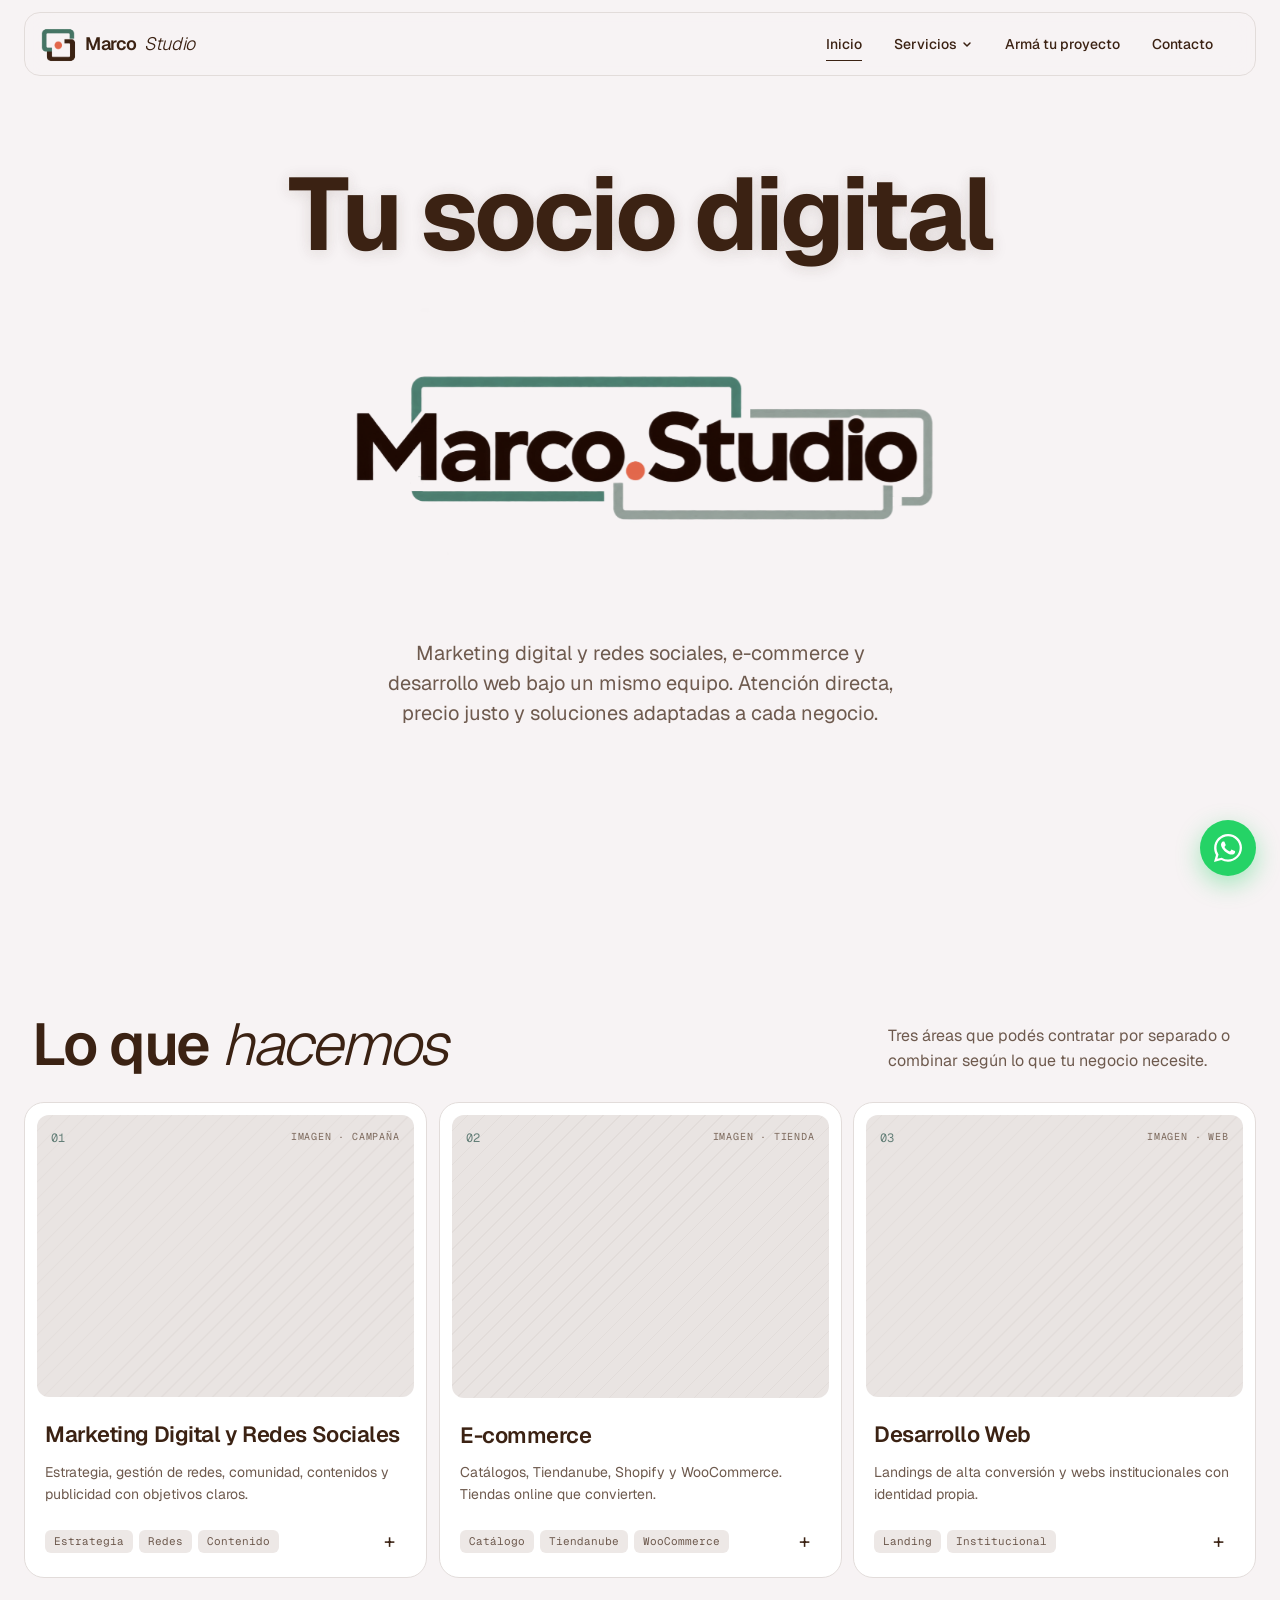
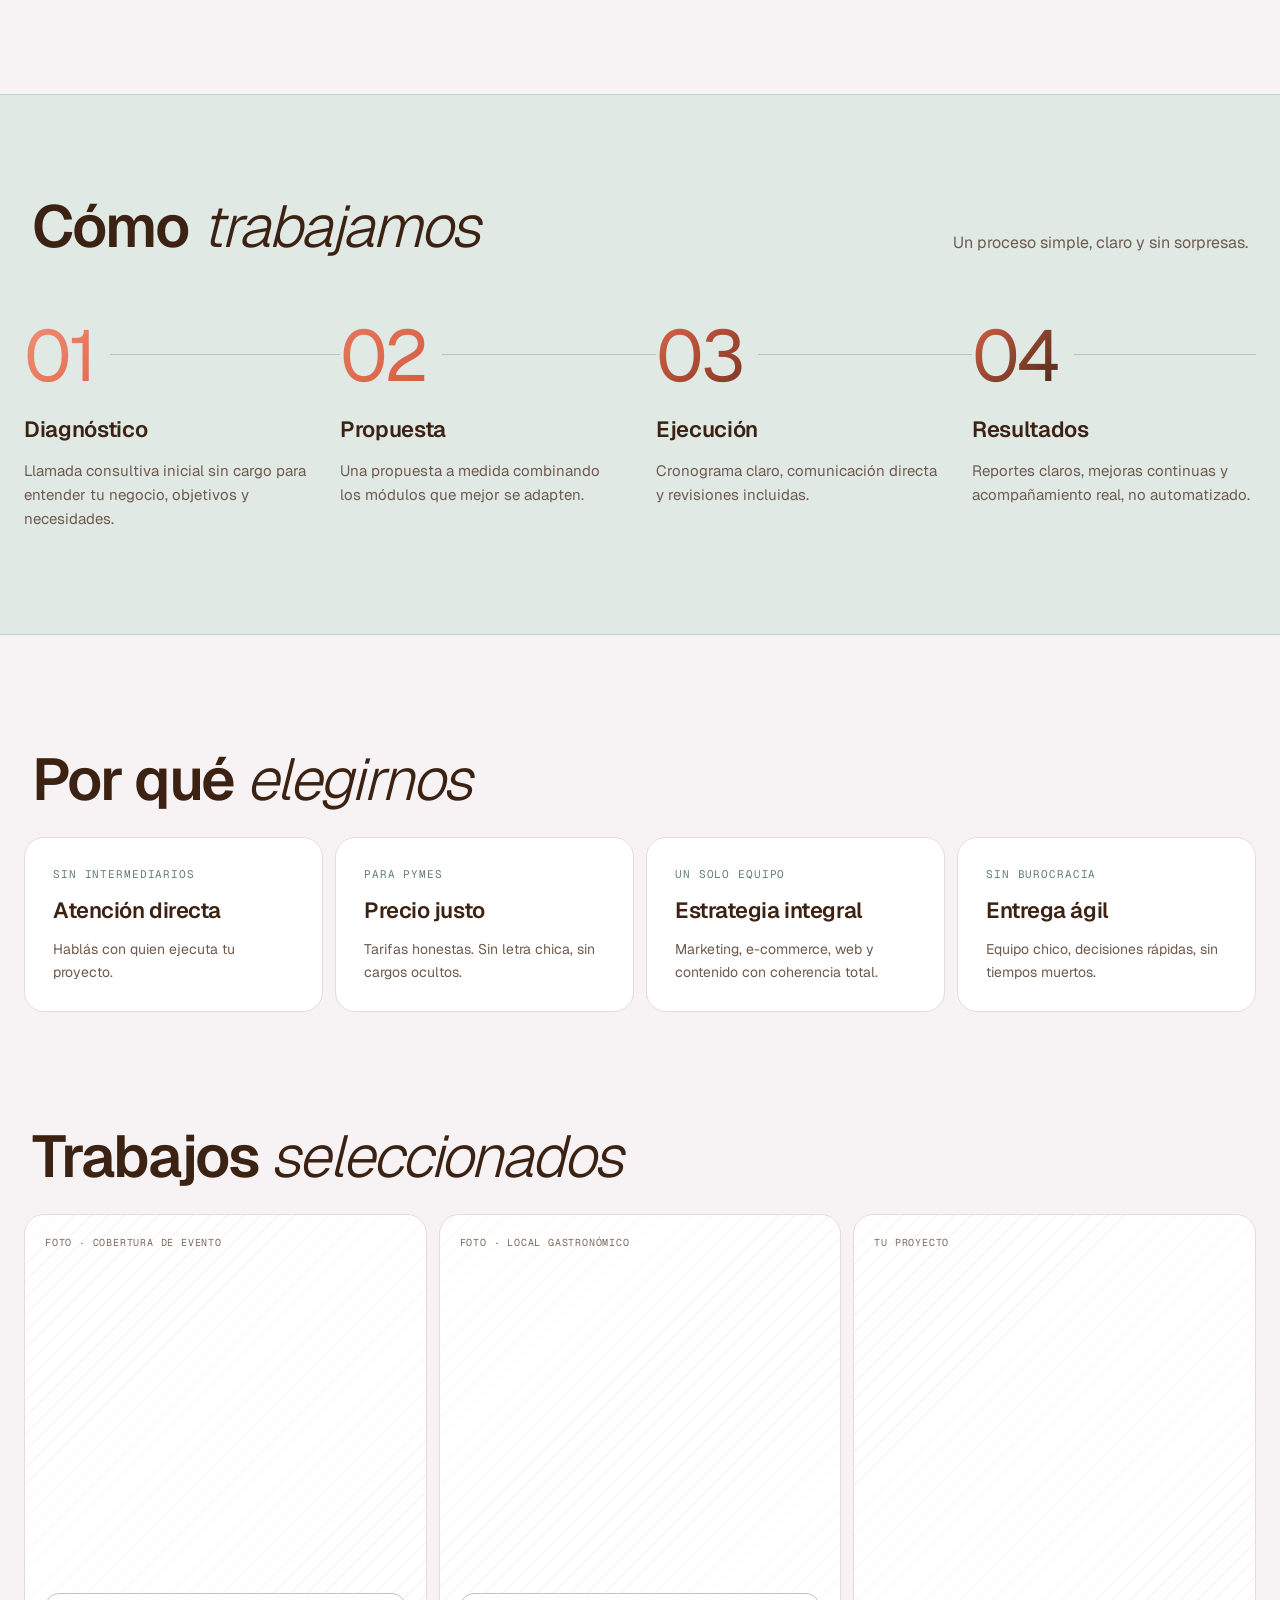
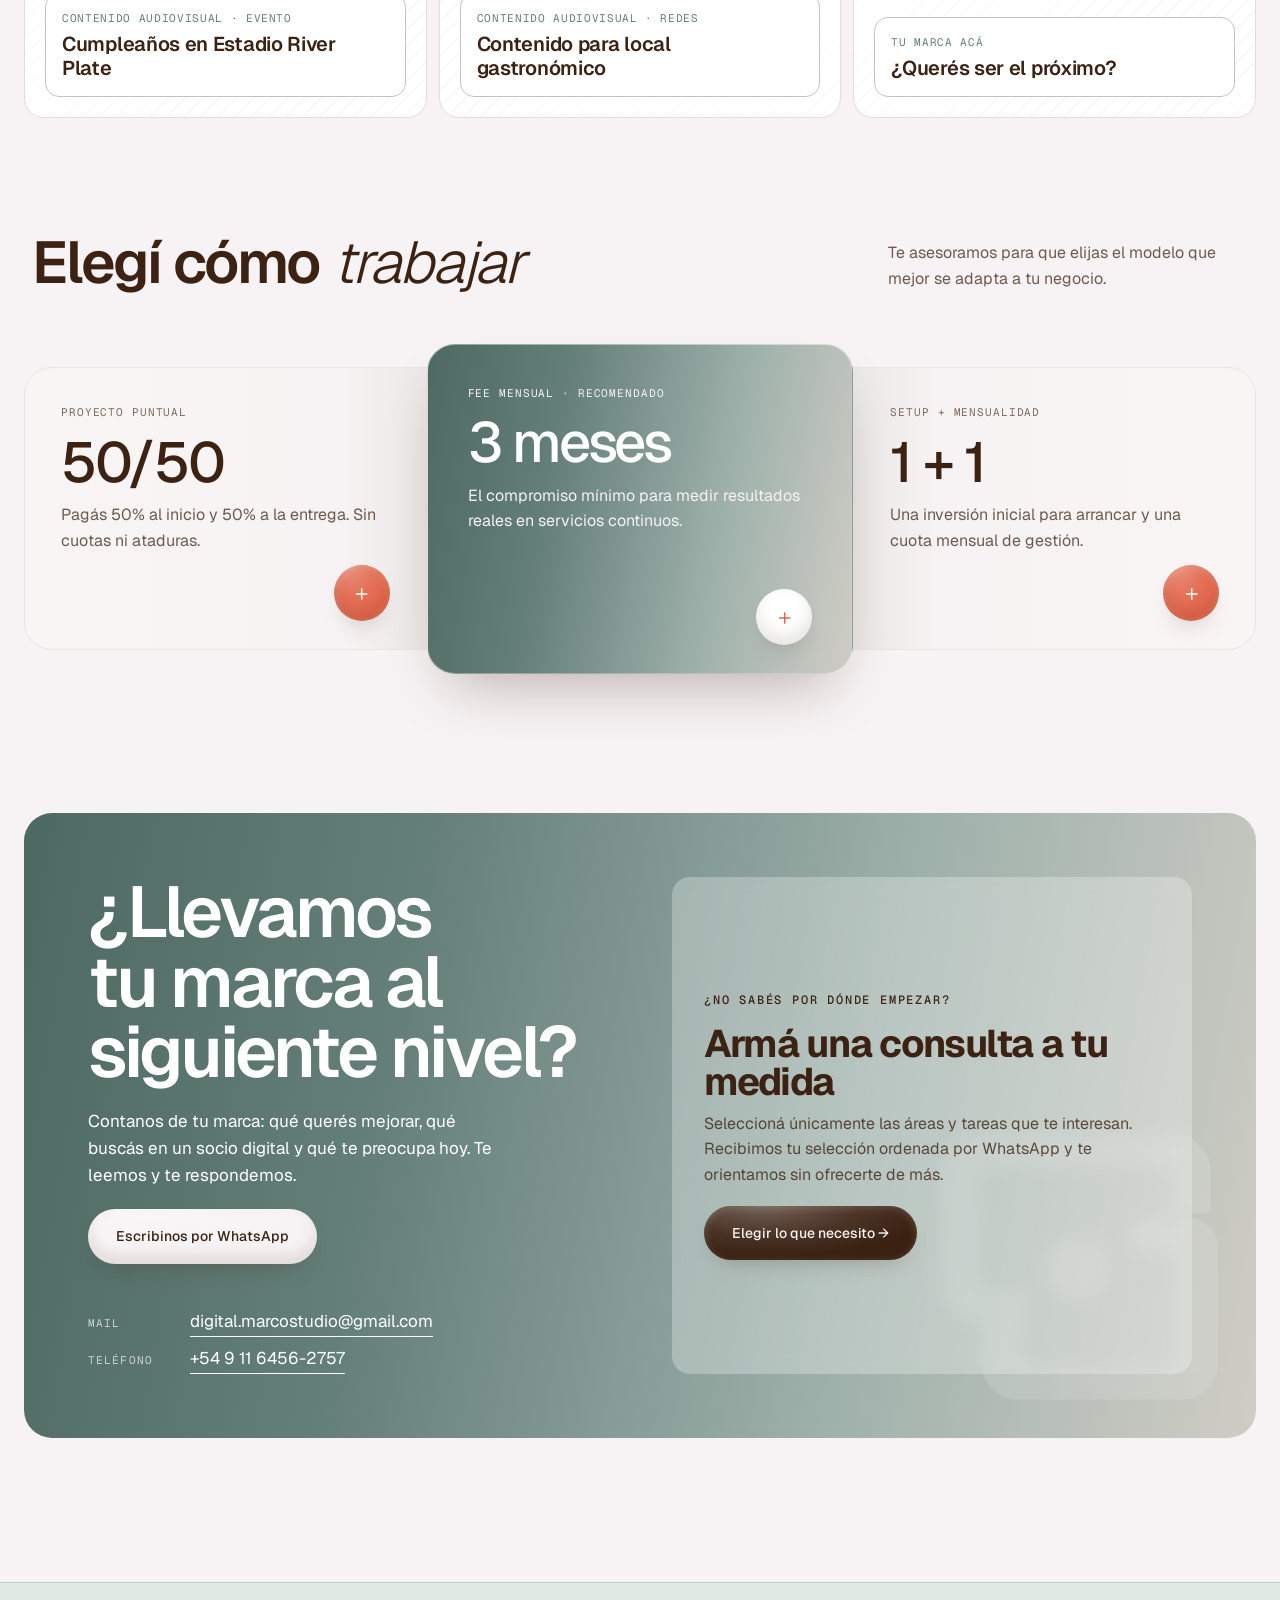
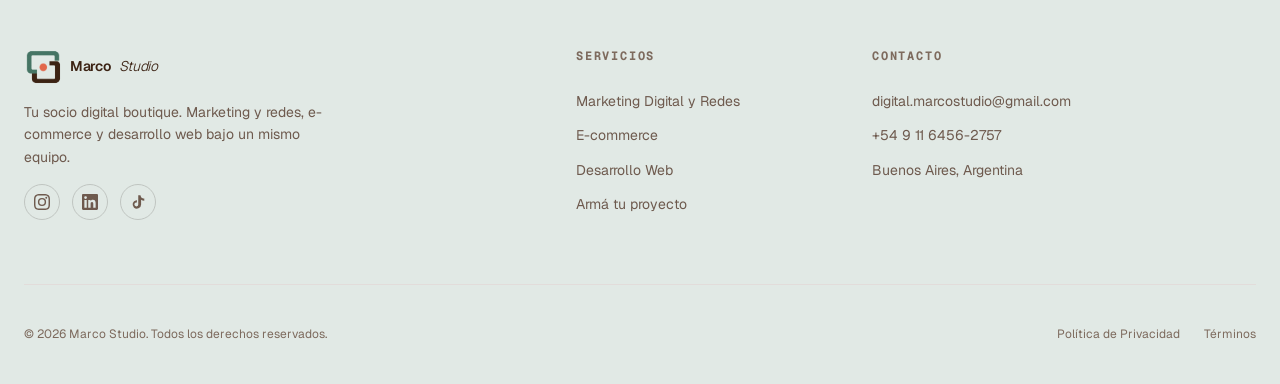
==== commit e2a2b7c4: "Reorganize services and add project selector" ====
--- a/index.html
+++ b/index.html
@@ -3,7 +3,7 @@
 <head>
   <meta charset="UTF-8">
   <meta name="viewport" content="width=device-width, initial-scale=1.0">
-  <meta name="description" content="Marco Studio — Agencia digital boutique. Marketing, e-commerce, desarrollo web y producción de contenido para PyMEs argentinas.">
+  <meta name="description" content="Marco Studio — Agencia digital boutique. Marketing digital y redes sociales, e-commerce y desarrollo web para PyMEs argentinas.">
   <title>Marco Studio — Tu socio digital estratégico</title>
 
   <link rel="preconnect" href="https://fonts.googleapis.com">
@@ -49,8 +49,8 @@
             </button>
             <div class="nav__dropdown-menu">
               <a href="#servicio-marketing" class="nav__dropdown-link">
-                <strong>Marketing Digital</strong>
-                <small>Estrategia, contenidos y ads</small>
+                <strong>Marketing Digital y Redes</strong>
+                <small>Estrategia, gestión y contenidos</small>
               </a>
               <a href="#servicio-ecommerce" class="nav__dropdown-link">
                 <strong>E-commerce</strong>
@@ -60,12 +60,9 @@
                 <strong>Desarrollo Web</strong>
                 <small>Landings y webs institucionales</small>
               </a>
-              <a href="#servicio-produccion" class="nav__dropdown-link">
-                <strong>Producción de Contenido</strong>
-                <small>Foto y video profesional</small>
-              </a>
             </div>
           </li>
+          <li><a href="arma-tu-proyecto.html" class="nav__link">Armá tu proyecto</a></li>
           <li><a href="#contacto" class="nav__link">Contacto</a></li>
         </ul>
       </nav>
@@ -85,12 +82,12 @@
       <li>
         <span class="mobile-menu__link">Servicios</span>
         <div class="mobile-menu__submenu">
-          <a href="#servicio-marketing">Marketing Digital</a>
+          <a href="#servicio-marketing">Marketing Digital y Redes</a>
           <a href="#servicio-ecommerce">E-commerce</a>
           <a href="#servicio-desarrollo">Desarrollo Web</a>
-          <a href="#servicio-produccion">Producción de Contenido</a>
         </div>
       </li>
+      <li><a href="arma-tu-proyecto.html" class="mobile-menu__link">Armá tu proyecto</a></li>
       <li><a href="#contacto" class="mobile-menu__link">Contacto</a></li>
     </ul>
   </div>
@@ -110,7 +107,7 @@
           <img class="hero-mark__img" src="images/Logos/marco-studio.png" alt="" width="1672" height="941">
         </div>
         <p class="hero__subtitle reveal" style="transition-delay: 0.2s;">
-          Marketing, e-commerce, desarrollo web y producción de contenido bajo un mismo equipo. Atención directa, precio justo y resultados medibles.
+          Marketing digital y redes sociales, e-commerce y desarrollo web bajo un mismo equipo. Atención directa, precio justo y soluciones adaptadas a cada negocio.
         </p>
       </div>
     </section>
@@ -120,22 +117,22 @@
       <div class="container">
         <div class="home-head reveal">
           <h2 class="home-head__title">Lo que <em>hacemos</em></h2>
-          <p class="home-head__sub">Cuatro áreas que se combinan según lo que tu negocio necesite.</p>
+          <p class="home-head__sub">Tres áreas que podés contratar por separado o combinar según lo que tu negocio necesite.</p>
         </div>
         <div class="services-grid">
           <article id="servicio-marketing" class="service-card reveal" data-service="marketing" style="transition-delay: 0s;">
             <div class="service-card__main">
               <div class="service-card__media"><span>01</span><span style="color: var(--color-muted-2); font-size: 0.625rem; letter-spacing: 0.08em; text-transform: uppercase;">Imagen · campaña</span></div>
               <div class="service-card__body">
-                <h3 class="service-card__title"><button type="button" class="service-card__trigger" aria-expanded="false" aria-controls="detalle-marketing">Marketing Digital</button></h3>
-                <p class="service-card__desc">Estrategia, contenidos, ads y email marketing que generan resultados medibles.</p>
+                <h3 class="service-card__title"><button type="button" class="service-card__trigger" aria-expanded="false" aria-controls="detalle-marketing">Marketing Digital y Redes Sociales</button></h3>
+                <p class="service-card__desc">Estrategia, gestión de redes, comunidad, contenidos y publicidad con objetivos claros.</p>
               </div>
               <div class="service-card__foot">
-                <div class="service-card__mods"><span>Starter</span><span>Growth</span></div>
+                <div class="service-card__mods"><span>Estrategia</span><span>Redes</span><span>Contenido</span></div>
                 <button type="button" class="service-card__arrow" aria-label="Cerrar" aria-hidden="true" tabindex="-1"><span>+</span></button>
               </div>
             </div>
-            <div class="service-card__detail" id="detalle-marketing" role="region" aria-label="Marketing Digital" inert>
+            <div class="service-card__detail" id="detalle-marketing" role="region" aria-label="Marketing Digital y Redes Sociales" inert>
               <div class="detail">
                 <div class="detail__block detail__block--lead">
                   <span class="detail__kicker">Problemas que escuchamos</span>
@@ -143,7 +140,7 @@
                   <div class="problems">
               <div class="problem d-item" style="--i: 1">
                 <p class="problem__q">"No tengo tiempo de manejar mis redes."</p>
-                <p class="problem__a">Nos hacemos cargo: planificación, producción y publicación, mientras vos seguís enfocado en tu negocio.</p>
+                <p class="problem__a">Nos hacemos cargo de la planificación, publicación y gestión de la comunidad, mientras vos seguís enfocado en tu negocio.</p>
               </div>
               <div class="problem d-item" style="--i: 2">
                 <p class="problem__q">"Publico pero no veo resultados."</p>
@@ -154,8 +151,8 @@
                 <p class="problem__a">Configuramos campañas con tracking real para que sepas exactamente qué te trae cada peso invertido.</p>
               </div>
               <div class="problem d-item" style="--i: 4">
-                <p class="problem__q">"Mi marca se ve poco profesional."</p>
-                <p class="problem__a">Construimos un sistema visual coherente que eleva la percepción de tu marca en todos los canales.</p>
+                <p class="problem__q">"No sé qué contenido crear para mi marca."</p>
+                <p class="problem__a">Planificamos las ideas y realizamos contenido audiovisual adaptado a redes, web y e-commerce.</p>
               </div>
                   </div>
                 </div>
@@ -175,8 +172,8 @@
               </li>
               <li class="step d-item" style="--i: 7">
                 <span class="step__num">03 / Acción</span>
-                <h5 class="step__title">Producción y publicación</h5>
-                <p class="step__desc">Ejecutamos día a día con calidad consistente. Diseño, copy, edición de reels y gestión integral.</p>
+                <h5 class="step__title">Creación y publicación</h5>
+                <p class="step__desc">Ejecutamos día a día: diseño, copy, realización de contenido audiovisual, edición, publicación y gestión integral.</p>
               </li>
               <li class="step d-item" style="--i: 8">
                 <span class="step__num">04 / Medición</span>
@@ -345,65 +342,6 @@
               </div>
             </div>
           </article>
-          <article id="servicio-produccion" class="service-card reveal" data-service="produccion" style="transition-delay: 0.30000000000000004s;">
-            <div class="service-card__main">
-              <div class="service-card__media"><span>04</span><span style="color: var(--color-muted-2); font-size: 0.625rem; letter-spacing: 0.08em; text-transform: uppercase;">Imagen · rodaje</span></div>
-              <div class="service-card__body">
-                <h3 class="service-card__title"><button type="button" class="service-card__trigger" aria-expanded="false" aria-controls="detalle-produccion">Producción de Contenido</button></h3>
-                <p class="service-card__desc">Sesiones, contenido mensual y cobertura de eventos con identidad de marca.</p>
-              </div>
-              <div class="service-card__foot">
-                <div class="service-card__mods"><span>Sesión</span><span>Mensual</span><span>Evento</span></div>
-                <button type="button" class="service-card__arrow" aria-label="Cerrar" aria-hidden="true" tabindex="-1"><span>+</span></button>
-              </div>
-            </div>
-            <div class="service-card__detail" id="detalle-produccion" role="region" aria-label="Producción de Contenido" inert>
-              <div class="detail">
-                <div class="detail__block detail__block--lead">
-                  <span class="detail__kicker">Problemas que escuchamos</span>
-                  <h4 class="detail__heading">Qué <em>resolvemos</em></h4>
-                  <div class="problems">
-              <div class="problem d-item" style="--i: 1">
-                <p class="problem__q">"No tengo tiempo de generar contenido."</p>
-                <p class="problem__a">Nos hacemos cargo: producción, edición y entrega lista para publicar. Vos solo aprobás.</p>
-              </div>
-              <div class="problem d-item" style="--i: 2">
-                <p class="problem__q">"Mi contenido se ve poco profesional."</p>
-                <p class="problem__a">Equipo profesional, iluminación correcta y edición con identidad. El salto se nota.</p>
-              </div>
-              <div class="problem d-item" style="--i: 3">
-                <p class="problem__q">"Necesito cubrir un evento importante."</p>
-                <p class="problem__a">Cobertura completa, entrega exprés para historias y paquete completo en 7 días.</p>
-              </div>
-              <div class="problem d-item" style="--i: 4">
-                <p class="problem__q">"Mis fotos de producto no venden."</p>
-                <p class="problem__a">Sesiones de producto pensadas para conversión: clean shots, lifestyle y reels.</p>
-              </div>
-                  </div>
-                </div>
-          <div class="detail__block">
-            <span class="detail__kicker">Showreel</span>
-            <h4 class="detail__heading">Mirá una <em>selección</em></h4>
-            <div class="showreel d-item" style="--i: 5">
-              <span class="showreel__play" aria-hidden="true">▶</span>
-              <div>
-                <span class="detail__kicker">Video showreel del equipo</span>
-                <p class="showreel__title">2025 — selección de trabajos</p>
-              </div>
-            </div>
-          </div>
-                <div class="detail__cta d-item" style="--i: 7">
-                  <div>
-                    <h4 class="detail__cta-title">¿Listos para subir el nivel <em>visual</em>?</h4>
-                    <p class="detail__cta-sub">Contanos qué querés mostrar de tu marca, qué contenido te falta y qué buscás transmitir. Armamos juntos lo que mejor te represente.</p>
-                  </div>
-                  <div class="detail__cta-btns">
-                    <a href="#contacto-card" class="btn btn--primary">Hablemos de tu marca →</a>
-                  </div>
-                </div>
-              </div>
-            </div>
-          </article>
         </div>
       </div>
     </section>
@@ -478,17 +416,17 @@
           <h2 class="home-head__title">Trabajos <em>seleccionados</em></h2>
         </div>
         <div class="works-grid">
-          <a href="#servicio-produccion" class="work-card reveal" style="transition-delay: 0s;">
+          <a href="#servicio-marketing" class="work-card reveal" style="transition-delay: 0s;">
             <span class="work-card__label">Foto · cobertura de evento</span>
             <div class="work-card__info">
-              <span class="work-card__tag">Producción · Evento</span>
+              <span class="work-card__tag">Contenido audiovisual · Evento</span>
               <h3 class="work-card__title">Cumpleaños en Estadio River Plate</h3>
             </div>
           </a>
-          <a href="#servicio-produccion" class="work-card reveal" style="transition-delay: 0.1s;">
+          <a href="#servicio-marketing" class="work-card reveal" style="transition-delay: 0.1s;">
             <span class="work-card__label">Foto · local gastronómico</span>
             <div class="work-card__info">
-              <span class="work-card__tag">Producción · Mensual</span>
+              <span class="work-card__tag">Contenido audiovisual · Redes</span>
               <h3 class="work-card__title">Contenido para local gastronómico</h3>
             </div>
           </a>
@@ -515,7 +453,7 @@
             <span class="plan__kicker">Proyecto puntual</span>
             <span class="plan__big">50/50</span>
             <p class="plan__desc">Pagás 50% al inicio y 50% a la entrega. Sin cuotas ni ataduras.</p>
-            <p class="plan__ideal"><strong>Ideal para:</strong> Landings · Webs · Tiendas · Sesiones</p>
+            <p class="plan__ideal"><strong>Ideal para:</strong> Landings · Webs · Tiendas · Contenido audiovisual</p>
             <button class="plan__toggle" aria-label="Ver más" aria-expanded="false">+</button>
           </div>
           <div class="plan plan--featured reveal" style="transition-delay: 0.1s;">
@@ -551,13 +489,12 @@
               <li><span>Teléfono</span><a href="https://wa.me/5491164562757" target="_blank" rel="noopener">+54 9 11 6456-2757</a></li>
             </ul>
           </div>
-          <form class="home-cta__form contact-form">
-            <span class="eyebrow">O escribinos acá</span>
-            <input type="text" placeholder="Tu nombre" required>
-            <input type="email" placeholder="Tu email" required>
-            <textarea rows="4" placeholder="Contanos qué querés mejorar o qué buscás en una agencia"></textarea>
-            <button type="submit">Enviar consulta →</button>
-          </form>
+          <div class="home-cta__form home-cta__selector">
+            <span class="eyebrow">¿No sabés por dónde empezar?</span>
+            <h3>Armá una consulta a tu medida</h3>
+            <p>Seleccioná únicamente las áreas y tareas que te interesan. Recibimos tu selección ordenada por WhatsApp y te orientamos sin ofrecerte de más.</p>
+            <a href="arma-tu-proyecto.html" class="btn btn--primary">Elegir lo que necesito →</a>
+          </div>
         </div>
       </div>
     </section>
@@ -573,7 +510,7 @@
             <span class="logo__mark"></span>
             Marco<em style="font-style: italic; font-weight: 300;">Studio</em>
           </a>
-          <p>Tu socio digital boutique. Estrategia, e-commerce, desarrollo y contenido bajo un mismo equipo.</p>
+          <p>Tu socio digital boutique. Marketing y redes, e-commerce y desarrollo web bajo un mismo equipo.</p>
           <div class="social-links">
             <a href="#" aria-label="Instagram"><svg width="16" height="16" viewBox="0 0 24 24" fill="currentColor"><path d="M12 2.2c3.2 0 3.6 0 4.85.07 1.17.05 1.8.25 2.23.41.56.22.96.48 1.38.9.42.42.68.82.9 1.38.16.42.36 1.06.41 2.23.06 1.27.07 1.65.07 4.85s0 3.6-.07 4.85c-.05 1.17-.25 1.8-.41 2.23-.22.56-.48.96-.9 1.38-.42.42-.82.68-1.38.9-.42.16-1.06.36-2.23.41-1.27.06-1.65.07-4.85.07s-3.6 0-4.85-.07c-1.17-.05-1.8-.25-2.23-.41a3.7 3.7 0 01-1.38-.9 3.7 3.7 0 01-.9-1.38c-.16-.42-.36-1.06-.41-2.23-.06-1.27-.07-1.65-.07-4.85s0-3.6.07-4.85c.05-1.17.25-1.8.41-2.23.22-.56.48-.96.9-1.38.42-.42.82-.68 1.38-.9.42-.16 1.06-.36 2.23-.41C8.4 2.2 8.8 2.2 12 2.2zM12 0C8.74 0 8.33 0 7.05.07 5.78.13 4.9.33 4.14.63a5.86 5.86 0 00-2.13 1.38A5.86 5.86 0 00.63 4.14C.33 4.9.13 5.78.07 7.05.01 8.33 0 8.74 0 12s.01 3.67.07 4.95c.06 1.27.26 2.15.56 2.91.31.79.73 1.46 1.38 2.13a5.86 5.86 0 002.13 1.38c.76.3 1.64.5 2.91.56C8.33 23.99 8.74 24 12 24s3.67-.01 4.95-.07c1.27-.06 2.15-.26 2.91-.56a5.86 5.86 0 002.13-1.38 5.86 5.86 0 001.38-2.13c.3-.76.5-1.64.56-2.91.06-1.28.07-1.69.07-4.95s-.01-3.67-.07-4.95c-.06-1.27-.26-2.15-.56-2.91a5.86 5.86 0 00-1.38-2.13A5.86 5.86 0 0019.86.63c-.76-.3-1.64-.5-2.91-.56C15.67.01 15.26 0 12 0zm0 5.84a6.16 6.16 0 100 12.32 6.16 6.16 0 000-12.32zM12 16a4 4 0 110-8 4 4 0 010 8zm6.4-11.85a1.44 1.44 0 100 2.88 1.44 1.44 0 000-2.88z"/></svg></a>
             <a href="#" aria-label="LinkedIn"><svg width="16" height="16" viewBox="0 0 24 24" fill="currentColor"><path d="M20.45 20.45h-3.55v-5.56c0-1.33-.02-3.03-1.85-3.03-1.85 0-2.13 1.45-2.13 2.94v5.66H9.36V9h3.41v1.56h.05c.48-.9 1.64-1.85 3.37-1.85 3.6 0 4.27 2.37 4.27 5.46v6.28zM5.34 7.43a2.06 2.06 0 110-4.13 2.06 2.06 0 010 4.13zM7.12 20.45H3.56V9h3.56v11.45zM22.22 0H1.77C.79 0 0 .77 0 1.72v20.56C0 23.23.8 24 1.77 24h20.45c.98 0 1.78-.77 1.78-1.72V1.72C24 .77 23.2 0 22.22 0z"/></svg></a>
@@ -584,10 +521,10 @@
         <div class="footer-col">
           <h4>Servicios</h4>
           <ul>
-            <li><a href="#servicio-marketing">Marketing Digital</a></li>
+            <li><a href="#servicio-marketing">Marketing Digital y Redes</a></li>
             <li><a href="#servicio-ecommerce">E-commerce</a></li>
             <li><a href="#servicio-desarrollo">Desarrollo Web</a></li>
-            <li><a href="#servicio-produccion">Producción de Contenido</a></li>
+            <li><a href="arma-tu-proyecto.html">Armá tu proyecto</a></li>
           </ul>
         </div>
 
--- a/css/home.css
+++ b/css/home.css
@@ -999,6 +999,26 @@
 
 .home-cta__form button:hover { background: var(--color-ink); }
 
+.home-cta__selector {
+  align-self: stretch;
+  justify-content: center;
+  padding: clamp(1.25rem, 3vw, 2rem);
+  border-radius: 18px;
+  background: rgba(255, 255, 255, 0.28);
+  backdrop-filter: blur(8px);
+  -webkit-backdrop-filter: blur(8px);
+}
+
+.home-cta__selector h3 {
+  font-family: var(--font-display);
+  font-size: clamp(1.8rem, 3vw, 2.7rem);
+  line-height: 1;
+  letter-spacing: -0.035em;
+}
+
+.home-cta__selector p { color: rgba(59, 34, 19, 0.78); }
+.home-cta__selector .btn { align-self: flex-start; margin-top: 0.5rem; }
+
 /* ---------- RESPONSIVE ---------- */
 @media (max-width: 968px) {
   .plans {
